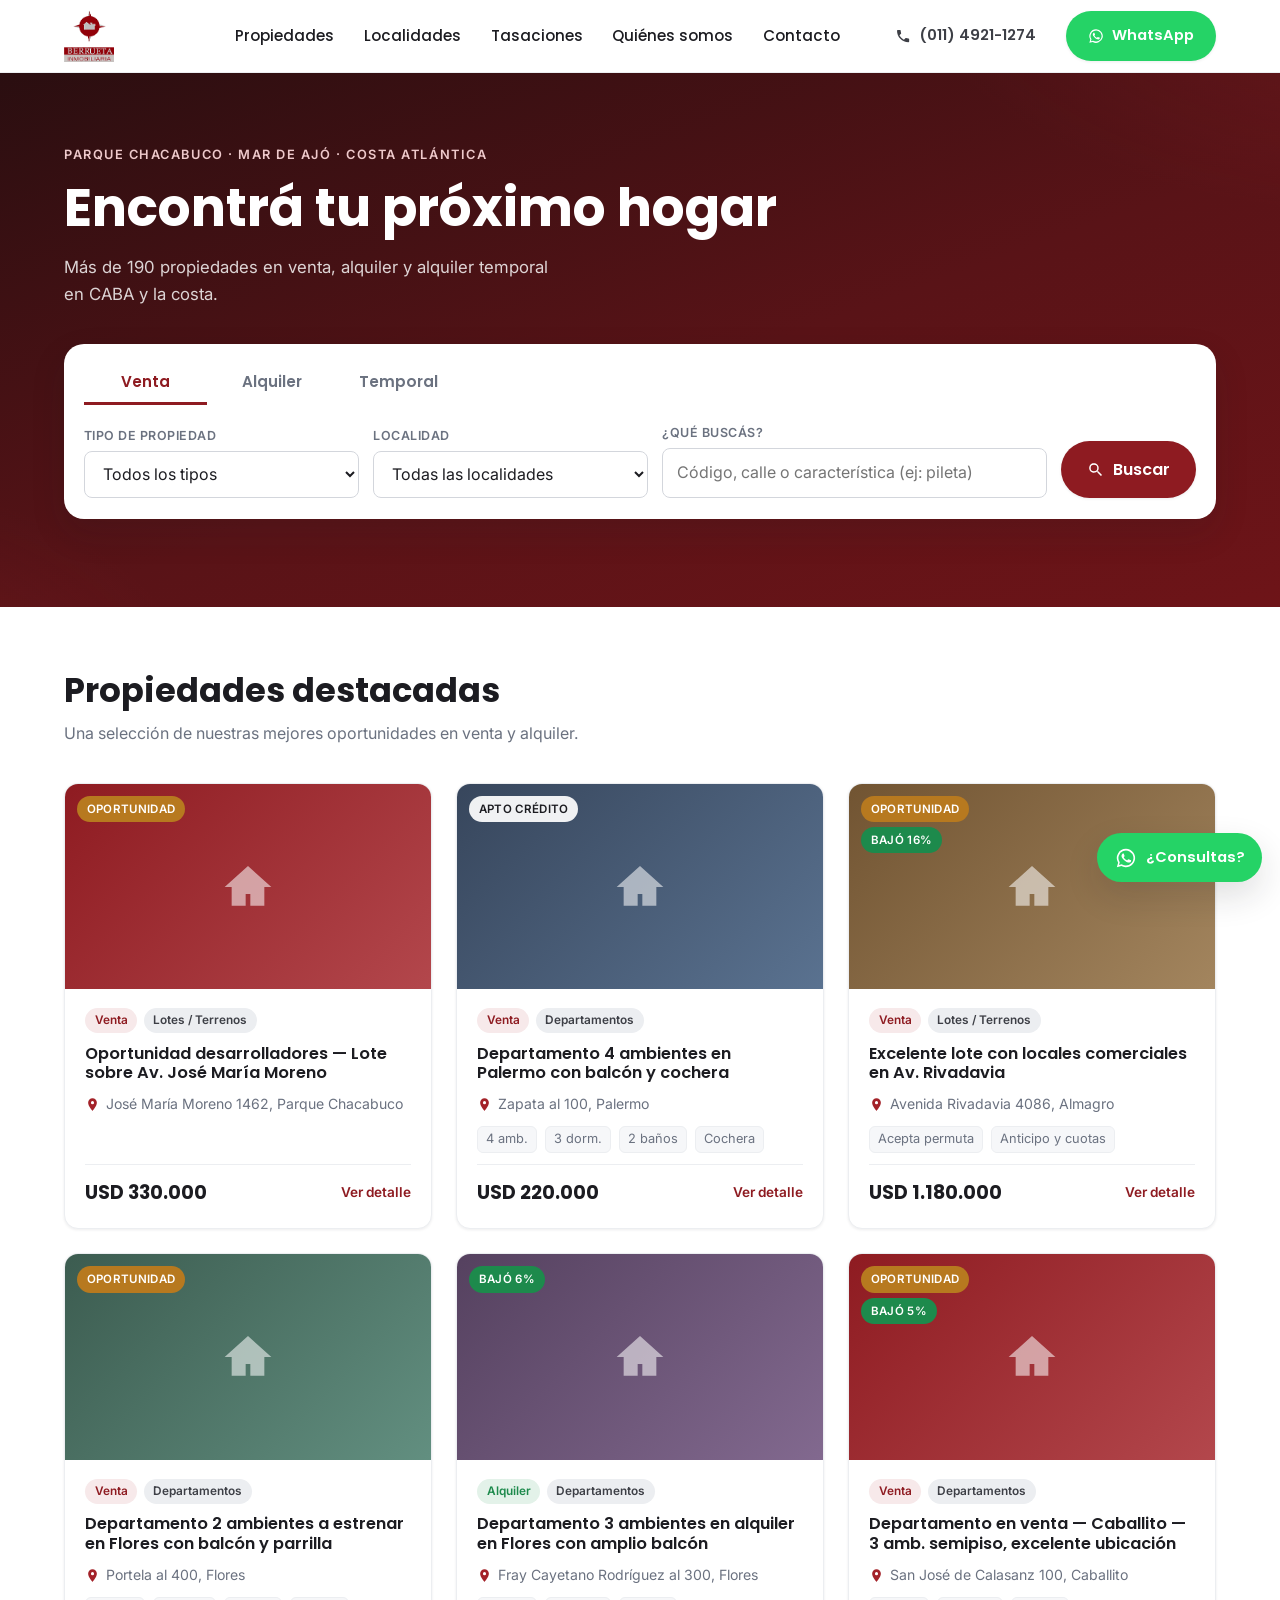
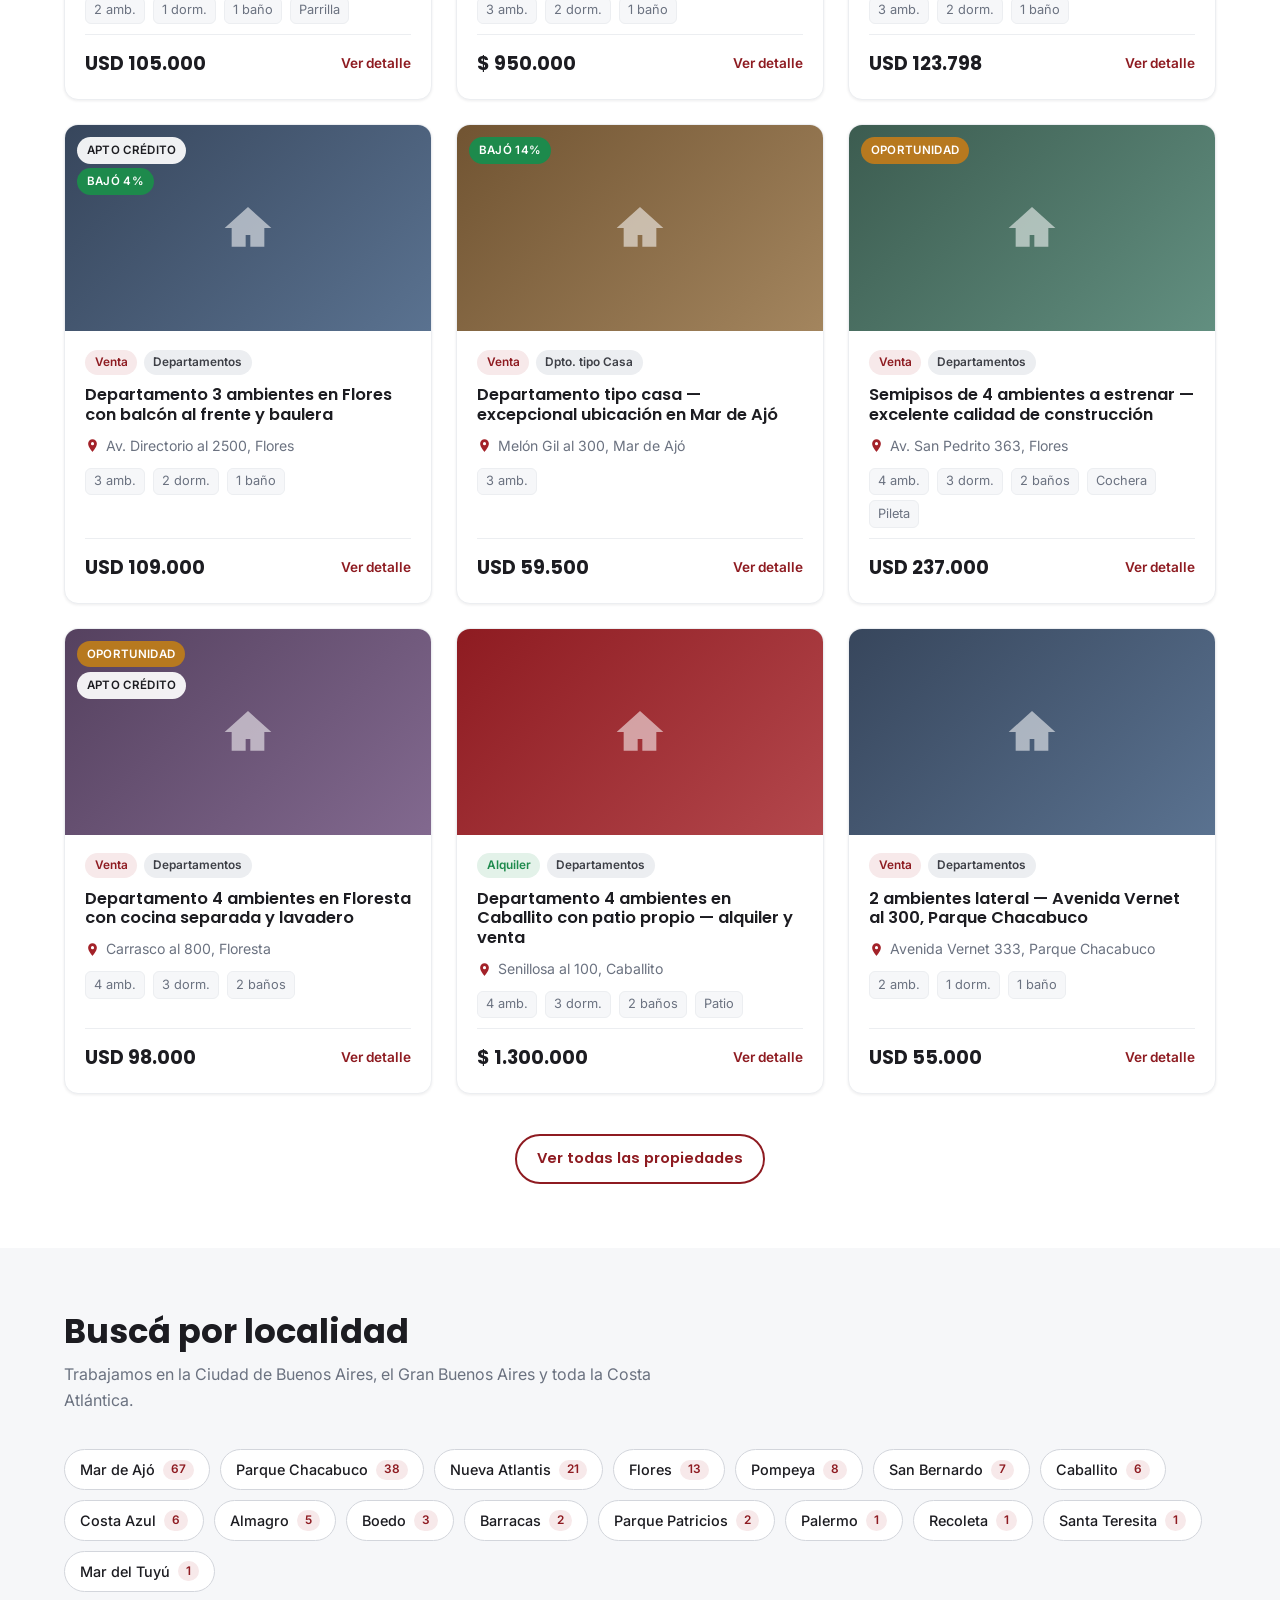
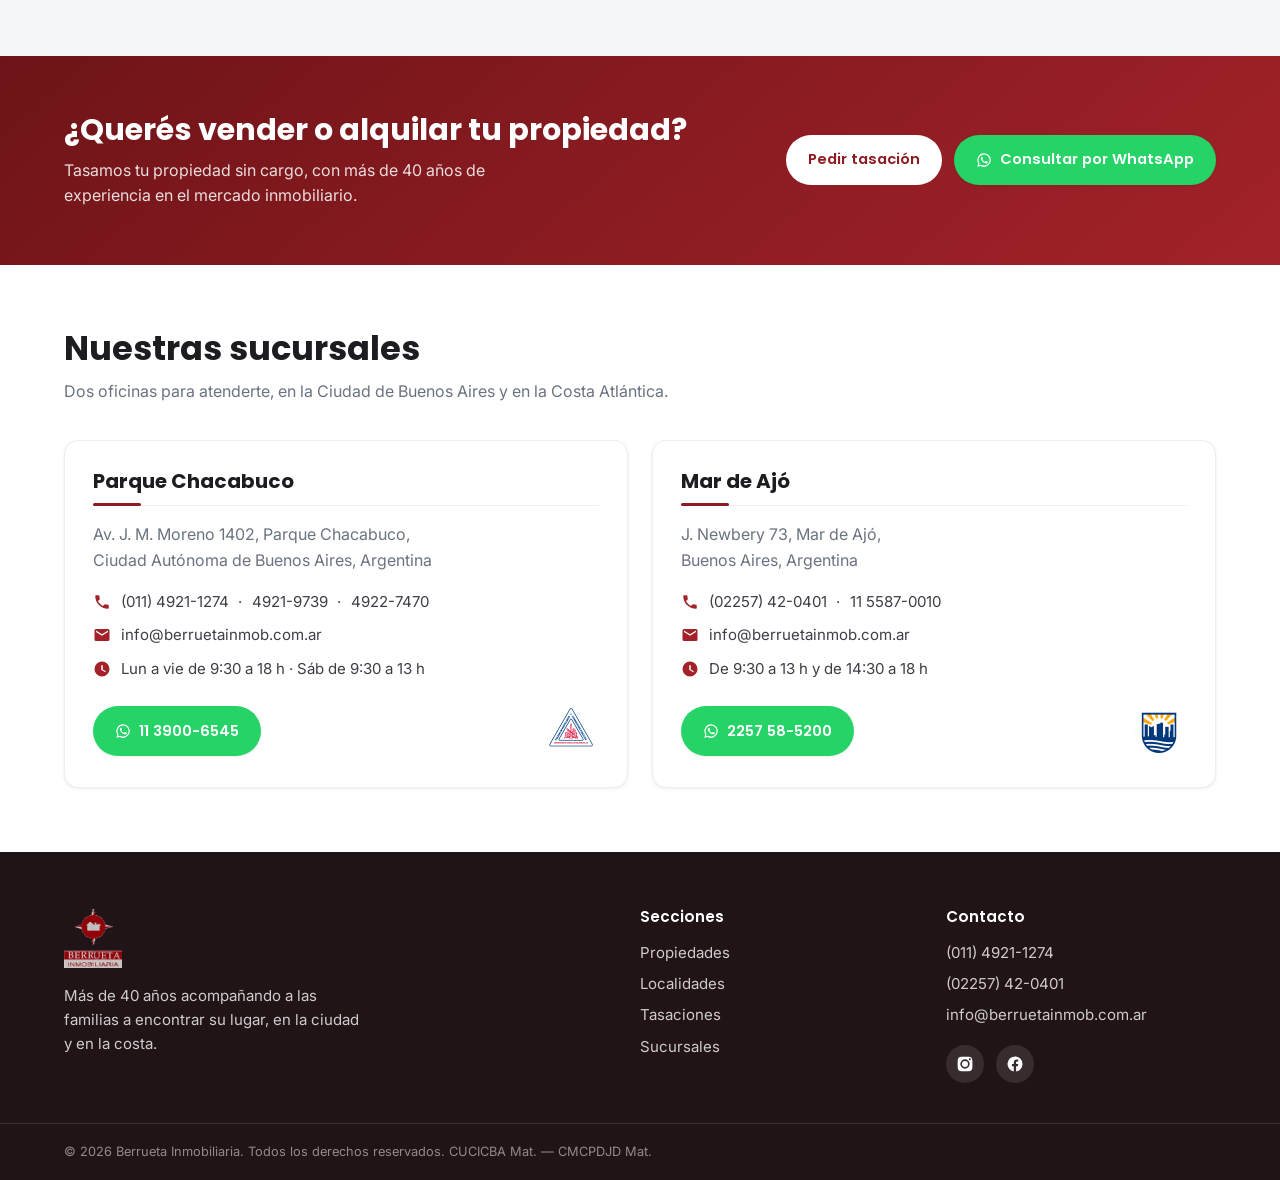
==== index.html @ d2e26bf4 "Rediseño completo del sitio: UI/UX moderna, responsiva y semántica - Nueva página principal con HTML" ====
<!DOCTYPE html>
<html lang="es">
<head>
  <meta charset="UTF-8">
  <meta name="viewport" content="width=device-width, initial-scale=1.0">
  <title>Berrueta Inmobiliaria — Propiedades en Parque Chacabuco y Mar de Ajó | Venta y Alquiler</title>
  <meta name="description" content="Berrueta Inmobiliaria: casas, departamentos, chalets, lotes y locales en venta y alquiler en Parque Chacabuco, CABA y la Costa Atlántica. Tasaciones sin cargo.">

  <link rel="icon" type="image/png" sizes="32x32" href="[data-uri]">
  <link rel="apple-touch-icon" href="[data-uri]">

  <link rel="preconnect" href="https://fonts.googleapis.com">
  <link rel="preconnect" href="https://fonts.gstatic.com" crossorigin>
  <link href="https://fonts.googleapis.com/css2?family=Inter:wght@400;500;600&family=Poppins:wght@500;600;700&display=swap" rel="stylesheet">

  <link rel="stylesheet" href="css/styles.css">
</head>
<body>

  <a class="skip-link" href="#contenido">Saltar al contenido</a>

  <header class="header" id="inicio">
    <div class="header__inner container">
      <a class="header__brand" href="#inicio" aria-label="Berrueta Inmobiliaria — inicio">
        <img class="header__logo" src="[data-uri]" alt="Berrueta Inmobiliaria" width="66" height="68">
      </a>

      <nav class="nav" id="menu-principal" aria-label="Navegación principal">
        <ul class="nav__list">
          <li><a class="nav__link" href="#propiedades">Propiedades</a></li>
          <li><a class="nav__link" href="#localidades">Localidades</a></li>
          <li><a class="nav__link" href="#tasaciones">Tasaciones</a></li>
          <li><a class="nav__link" href="#sucursales">Quiénes somos</a></li>
          <li><a class="nav__link" href="#contacto">Contacto</a></li>
        </ul>
        <div class="nav__actions">
          <a class="button button--ghost" href="tel:01149211274">
            <svg viewBox="0 0 24 24" aria-hidden="true"><path d="M6.6 10.8c1.4 2.8 3.8 5.1 6.6 6.6l2.2-2.2c.3-.3.7-.4 1-.2 1.1.4 2.3.6 3.6.6.6 0 1 .4 1 1V20c0 .6-.4 1-1 1C10.6 21 3 13.4 3 4c0-.6.4-1 1-1h3.5c.6 0 1 .4 1 1 0 1.2.2 2.4.6 3.6.1.3 0 .7-.2 1l-2.3 2.2z"/></svg>
            (011) 4921-1274
          </a>
          <a class="button button--whatsapp" href="https://wa.me/5491139006545" target="_blank" rel="noopener">
            <svg viewBox="0 0 24 24" aria-hidden="true"><path d="M12 2a10 10 0 0 0-8.6 15.1L2 22l5-1.3A10 10 0 1 0 12 2zm0 18.2c-1.5 0-3-.4-4.3-1.2l-.3-.2-3 .8.8-2.9-.2-.3A8.2 8.2 0 1 1 12 20.2zm4.5-6.1c-.2-.1-1.5-.7-1.7-.8-.2-.1-.4-.1-.5.1-.2.2-.6.8-.8 1-.1.2-.3.2-.5.1a6.7 6.7 0 0 1-3.3-2.9c-.3-.4 0-.5.1-.7l.4-.5c.1-.2.2-.3.2-.5s0-.4 0-.5c-.1-.1-.5-1.3-.7-1.8-.2-.5-.4-.4-.5-.4h-.5c-.2 0-.5.1-.7.3-.2.3-.9.9-.9 2.2s.9 2.5 1.1 2.7c.1.2 1.8 2.8 4.4 3.9.6.3 1.1.4 1.5.5.6.2 1.2.2 1.6.1.5-.1 1.5-.6 1.7-1.2.2-.6.2-1.1.2-1.2-.1-.1-.2-.2-.4-.3z"/></svg>
            WhatsApp
          </a>
        </div>
      </nav>

      <button class="header__toggle" type="button" aria-controls="menu-principal" aria-expanded="false" aria-label="Abrir menú">
        <span></span><span></span><span></span>
      </button>
    </div>
  </header>

  <main id="contenido">

    <!-- ===== Hero + buscador ===== -->
    <section class="hero" aria-labelledby="hero-titulo">
      <div class="container hero__inner">
        <p class="hero__eyebrow">Parque Chacabuco · Mar de Ajó · Costa Atlántica</p>
        <h1 class="hero__title" id="hero-titulo">Encontrá tu próximo hogar</h1>
        <p class="hero__subtitle">Más de 190 propiedades en venta, alquiler y alquiler temporal en CABA y la costa.</p>

        <form class="search" action="https://www.berruetainmob.com.ar/propiedades" method="get" role="search" aria-label="Buscador de propiedades">
          <div class="search__tabs" role="tablist" aria-label="Tipo de operación">
            <button class="search__tab is-active" type="button" data-value="venta" aria-pressed="true">Venta</button>
            <button class="search__tab" type="button" data-value="alquiler" aria-pressed="false">Alquiler</button>
            <button class="search__tab" type="button" data-value="temporal" aria-pressed="false">Temporal</button>
            <input type="hidden" name="operacion" value="venta">
          </div>

          <div class="search__fields">
            <label class="search__field">
              <span class="search__label">Tipo de propiedad</span>
              <select name="tipo">
                <option value="">Todos los tipos</option>
                <option>Casas</option>
                <option>Chalets</option>
                <option>Departamentos</option>
                <option>Departamentos tipo Casa</option>
                <option>Dúplex / Tríplex</option>
                <option>PH</option>
                <option>Lotes / Terrenos</option>
                <option>Locales</option>
                <option>Oficinas</option>
                <option>Cocheras</option>
                <option>Cabañas</option>
                <option>Casaquintas</option>
                <option>Inmuebles Comerciales</option>
                <option>Depósitos / Galpones</option>
                <option>Para inversionistas</option>
              </select>
            </label>

            <label class="search__field">
              <span class="search__label">Localidad</span>
              <select name="localidad">
                <option value="">Todas las localidades</option>
                <optgroup label="CABA y GBA">
                  <option>Parque Chacabuco</option>
                  <option>Caballito</option>
                  <option>Flores</option>
                  <option>Floresta</option>
                  <option>Almagro</option>
                  <option>Boedo</option>
                  <option>Palermo</option>
                  <option>Recoleta</option>
                  <option>Barracas</option>
                  <option>Parque Patricios</option>
                  <option>Pompeya</option>
                </optgroup>
                <optgroup label="Costa Atlántica">
                  <option>Mar de Ajó</option>
                  <option>Nueva Atlantis</option>
                  <option>San Bernardo</option>
                  <option>Costa Azul</option>
                  <option>Mar del Tuyú</option>
                  <option>Santa Teresita</option>
                  <option>La Lucila del Mar</option>
                </optgroup>
              </select>
            </label>

            <label class="search__field search__field--grow">
              <span class="search__label">¿Qué buscás?</span>
              <input type="search" name="q" placeholder="Código, calle o característica (ej: pileta)">
            </label>

            <button class="button button--primary search__submit" type="submit">
              <svg viewBox="0 0 24 24" aria-hidden="true"><path d="M15.5 14h-.8l-.3-.3a6.5 6.5 0 1 0-.7.7l.3.3v.8l5 5 1.5-1.5-5-5zm-6 0a4.5 4.5 0 1 1 0-9 4.5 4.5 0 0 1 0 9z"/></svg>
              Buscar
            </button>
          </div>
        </form>
      </div>
    </section>

    <!-- ===== Propiedades destacadas ===== -->
    <section class="section" id="propiedades" aria-labelledby="propiedades-titulo">
      <div class="container">
        <header class="section__head">
          <h2 class="section__title" id="propiedades-titulo">Propiedades destacadas</h2>
          <p class="section__lead">Una selección de nuestras mejores oportunidades en venta y alquiler.</p>
        </header>

        <div class="cards">

          <article class="card">
            <div class="card__media card__media--1">
              <span class="badge badge--accent">Oportunidad</span>
              <svg class="card__placeholder" viewBox="0 0 24 24" aria-hidden="true"><path d="M12 3 2 12h3v8h6v-5h2v5h6v-8h3L12 3z"/></svg>
            </div>
            <div class="card__body">
              <p class="card__meta"><span class="chip chip--venta">Venta</span><span class="chip">Lotes / Terrenos</span></p>
              <h3 class="card__title"><a href="https://www.berruetainmob.com.ar/propiedades">Oportunidad desarrolladores — Lote sobre Av. José María Moreno</a></h3>
              <p class="card__location">
                <svg viewBox="0 0 24 24" aria-hidden="true"><path d="M12 2a7 7 0 0 0-7 7c0 5.2 7 13 7 13s7-7.8 7-13a7 7 0 0 0-7-7zm0 9.5A2.5 2.5 0 1 1 12 6.5a2.5 2.5 0 0 1 0 5z"/></svg>
                José María Moreno 1462, Parque Chacabuco
              </p>
              <footer class="card__footer">
                <p class="card__price">USD 330.000</p>
                <span class="card__cta">Ver detalle</span>
              </footer>
            </div>
          </article>

          <article class="card">
            <div class="card__media card__media--2">
              <span class="badge">Apto crédito</span>
              <svg class="card__placeholder" viewBox="0 0 24 24" aria-hidden="true"><path d="M12 3 2 12h3v8h6v-5h2v5h6v-8h3L12 3z"/></svg>
            </div>
            <div class="card__body">
              <p class="card__meta"><span class="chip chip--venta">Venta</span><span class="chip">Departamentos</span></p>
              <h3 class="card__title"><a href="https://www.berruetainmob.com.ar/propiedades">Departamento 4 ambientes en Palermo con balcón y cochera</a></h3>
              <p class="card__location">
                <svg viewBox="0 0 24 24" aria-hidden="true"><path d="M12 2a7 7 0 0 0-7 7c0 5.2 7 13 7 13s7-7.8 7-13a7 7 0 0 0-7-7zm0 9.5A2.5 2.5 0 1 1 12 6.5a2.5 2.5 0 0 1 0 5z"/></svg>
                Zapata al 100, Palermo
              </p>
              <ul class="card__features">
                <li>4 amb.</li><li>3 dorm.</li><li>2 baños</li><li>Cochera</li>
              </ul>
              <footer class="card__footer">
                <p class="card__price">USD 220.000</p>
                <span class="card__cta">Ver detalle</span>
              </footer>
            </div>
          </article>

          <article class="card">
            <div class="card__media card__media--3">
              <span class="badge badge--accent">Oportunidad</span>
              <span class="badge badge--down">Bajó 16%</span>
              <svg class="card__placeholder" viewBox="0 0 24 24" aria-hidden="true"><path d="M12 3 2 12h3v8h6v-5h2v5h6v-8h3L12 3z"/></svg>
            </div>
            <div class="card__body">
              <p class="card__meta"><span class="chip chip--venta">Venta</span><span class="chip">Lotes / Terrenos</span></p>
              <h3 class="card__title"><a href="https://www.berruetainmob.com.ar/propiedades">Excelente lote con locales comerciales en Av. Rivadavia</a></h3>
              <p class="card__location">
                <svg viewBox="0 0 24 24" aria-hidden="true"><path d="M12 2a7 7 0 0 0-7 7c0 5.2 7 13 7 13s7-7.8 7-13a7 7 0 0 0-7-7zm0 9.5A2.5 2.5 0 1 1 12 6.5a2.5 2.5 0 0 1 0 5z"/></svg>
                Avenida Rivadavia 4086, Almagro
              </p>
              <ul class="card__features">
                <li>Acepta permuta</li><li>Anticipo y cuotas</li>
              </ul>
              <footer class="card__footer">
                <p class="card__price">USD 1.180.000</p>
                <span class="card__cta">Ver detalle</span>
              </footer>
            </div>
          </article>

          <article class="card">
            <div class="card__media card__media--4">
              <span class="badge badge--accent">Oportunidad</span>
              <svg class="card__placeholder" viewBox="0 0 24 24" aria-hidden="true"><path d="M12 3 2 12h3v8h6v-5h2v5h6v-8h3L12 3z"/></svg>
            </div>
            <div class="card__body">
              <p class="card__meta"><span class="chip chip--venta">Venta</span><span class="chip">Departamentos</span></p>
              <h3 class="card__title"><a href="https://www.berruetainmob.com.ar/propiedades">Departamento 2 ambientes a estrenar en Flores con balcón y parrilla</a></h3>
              <p class="card__location">
                <svg viewBox="0 0 24 24" aria-hidden="true"><path d="M12 2a7 7 0 0 0-7 7c0 5.2 7 13 7 13s7-7.8 7-13a7 7 0 0 0-7-7zm0 9.5A2.5 2.5 0 1 1 12 6.5a2.5 2.5 0 0 1 0 5z"/></svg>
                Portela al 400, Flores
              </p>
              <ul class="card__features">
                <li>2 amb.</li><li>1 dorm.</li><li>1 baño</li><li>Parrilla</li>
              </ul>
              <footer class="card__footer">
                <p class="card__price">USD 105.000</p>
                <span class="card__cta">Ver detalle</span>
              </footer>
            </div>
          </article>

          <article class="card">
            <div class="card__media card__media--5">
              <span class="badge badge--down">Bajó 6%</span>
              <svg class="card__placeholder" viewBox="0 0 24 24" aria-hidden="true"><path d="M12 3 2 12h3v8h6v-5h2v5h6v-8h3L12 3z"/></svg>
            </div>
            <div class="card__body">
              <p class="card__meta"><span class="chip chip--alquiler">Alquiler</span><span class="chip">Departamentos</span></p>
              <h3 class="card__title"><a href="https://www.berruetainmob.com.ar/propiedades">Departamento 3 ambientes en alquiler en Flores con amplio balcón</a></h3>
              <p class="card__location">
                <svg viewBox="0 0 24 24" aria-hidden="true"><path d="M12 2a7 7 0 0 0-7 7c0 5.2 7 13 7 13s7-7.8 7-13a7 7 0 0 0-7-7zm0 9.5A2.5 2.5 0 1 1 12 6.5a2.5 2.5 0 0 1 0 5z"/></svg>
                Fray Cayetano Rodríguez al 300, Flores
              </p>
              <ul class="card__features">
                <li>3 amb.</li><li>2 dorm.</li><li>1 baño</li>
              </ul>
              <footer class="card__footer">
                <p class="card__price">$ 950.000</p>
                <span class="card__cta">Ver detalle</span>
              </footer>
            </div>
          </article>

          <article class="card">
            <div class="card__media card__media--6">
              <span class="badge badge--accent">Oportunidad</span>
              <span class="badge badge--down">Bajó 5%</span>
              <svg class="card__placeholder" viewBox="0 0 24 24" aria-hidden="true"><path d="M12 3 2 12h3v8h6v-5h2v5h6v-8h3L12 3z"/></svg>
            </div>
            <div class="card__body">
              <p class="card__meta"><span class="chip chip--venta">Venta</span><span class="chip">Departamentos</span></p>
              <h3 class="card__title"><a href="https://www.berruetainmob.com.ar/propiedades">Departamento en venta — Caballito — 3 amb. semipiso, excelente ubicación</a></h3>
              <p class="card__location">
                <svg viewBox="0 0 24 24" aria-hidden="true"><path d="M12 2a7 7 0 0 0-7 7c0 5.2 7 13 7 13s7-7.8 7-13a7 7 0 0 0-7-7zm0 9.5A2.5 2.5 0 1 1 12 6.5a2.5 2.5 0 0 1 0 5z"/></svg>
                San José de Calasanz 100, Caballito
              </p>
              <ul class="card__features">
                <li>3 amb.</li><li>2 dorm.</li><li>1 baño</li>
              </ul>
              <footer class="card__footer">
                <p class="card__price">USD 123.798</p>
                <span class="card__cta">Ver detalle</span>
              </footer>
            </div>
          </article>

          <article class="card">
            <div class="card__media card__media--7">
              <span class="badge">Apto crédito</span>
              <span class="badge badge--down">Bajó 4%</span>
              <svg class="card__placeholder" viewBox="0 0 24 24" aria-hidden="true"><path d="M12 3 2 12h3v8h6v-5h2v5h6v-8h3L12 3z"/></svg>
            </div>
            <div class="card__body">
              <p class="card__meta"><span class="chip chip--venta">Venta</span><span class="chip">Departamentos</span></p>
              <h3 class="card__title"><a href="https://www.berruetainmob.com.ar/propiedades">Departamento 3 ambientes en Flores con balcón al frente y baulera</a></h3>
              <p class="card__location">
                <svg viewBox="0 0 24 24" aria-hidden="true"><path d="M12 2a7 7 0 0 0-7 7c0 5.2 7 13 7 13s7-7.8 7-13a7 7 0 0 0-7-7zm0 9.5A2.5 2.5 0 1 1 12 6.5a2.5 2.5 0 0 1 0 5z"/></svg>
                Av. Directorio al 2500, Flores
              </p>
              <ul class="card__features">
                <li>3 amb.</li><li>2 dorm.</li><li>1 baño</li>
              </ul>
              <footer class="card__footer">
                <p class="card__price">USD 109.000</p>
                <span class="card__cta">Ver detalle</span>
              </footer>
            </div>
          </article>

          <article class="card">
            <div class="card__media card__media--8">
              <span class="badge badge--down">Bajó 14%</span>
              <svg class="card__placeholder" viewBox="0 0 24 24" aria-hidden="true"><path d="M12 3 2 12h3v8h6v-5h2v5h6v-8h3L12 3z"/></svg>
            </div>
            <div class="card__body">
              <p class="card__meta"><span class="chip chip--venta">Venta</span><span class="chip">Dpto. tipo Casa</span></p>
              <h3 class="card__title"><a href="https://www.berruetainmob.com.ar/propiedades">Departamento tipo casa — excepcional ubicación en Mar de Ajó</a></h3>
              <p class="card__location">
                <svg viewBox="0 0 24 24" aria-hidden="true"><path d="M12 2a7 7 0 0 0-7 7c0 5.2 7 13 7 13s7-7.8 7-13a7 7 0 0 0-7-7zm0 9.5A2.5 2.5 0 1 1 12 6.5a2.5 2.5 0 0 1 0 5z"/></svg>
                Melón Gil al 300, Mar de Ajó
              </p>
              <ul class="card__features">
                <li>3 amb.</li>
              </ul>
              <footer class="card__footer">
                <p class="card__price">USD 59.500</p>
                <span class="card__cta">Ver detalle</span>
              </footer>
            </div>
          </article>

          <article class="card">
            <div class="card__media card__media--9">
              <span class="badge badge--accent">Oportunidad</span>
              <svg class="card__placeholder" viewBox="0 0 24 24" aria-hidden="true"><path d="M12 3 2 12h3v8h6v-5h2v5h6v-8h3L12 3z"/></svg>
            </div>
            <div class="card__body">
              <p class="card__meta"><span class="chip chip--venta">Venta</span><span class="chip">Departamentos</span></p>
              <h3 class="card__title"><a href="https://www.berruetainmob.com.ar/propiedades">Semipisos de 4 ambientes a estrenar — excelente calidad de construcción</a></h3>
              <p class="card__location">
                <svg viewBox="0 0 24 24" aria-hidden="true"><path d="M12 2a7 7 0 0 0-7 7c0 5.2 7 13 7 13s7-7.8 7-13a7 7 0 0 0-7-7zm0 9.5A2.5 2.5 0 1 1 12 6.5a2.5 2.5 0 0 1 0 5z"/></svg>
                Av. San Pedrito 363, Flores
              </p>
              <ul class="card__features">
                <li>4 amb.</li><li>3 dorm.</li><li>2 baños</li><li>Cochera</li><li>Pileta</li>
              </ul>
              <footer class="card__footer">
                <p class="card__price">USD 237.000</p>
                <span class="card__cta">Ver detalle</span>
              </footer>
            </div>
          </article>

          <article class="card">
            <div class="card__media card__media--10">
              <span class="badge badge--accent">Oportunidad</span>
              <span class="badge">Apto crédito</span>
              <svg class="card__placeholder" viewBox="0 0 24 24" aria-hidden="true"><path d="M12 3 2 12h3v8h6v-5h2v5h6v-8h3L12 3z"/></svg>
            </div>
            <div class="card__body">
              <p class="card__meta"><span class="chip chip--venta">Venta</span><span class="chip">Departamentos</span></p>
              <h3 class="card__title"><a href="https://www.berruetainmob.com.ar/propiedades">Departamento 4 ambientes en Floresta con cocina separada y lavadero</a></h3>
              <p class="card__location">
                <svg viewBox="0 0 24 24" aria-hidden="true"><path d="M12 2a7 7 0 0 0-7 7c0 5.2 7 13 7 13s7-7.8 7-13a7 7 0 0 0-7-7zm0 9.5A2.5 2.5 0 1 1 12 6.5a2.5 2.5 0 0 1 0 5z"/></svg>
                Carrasco al 800, Floresta
              </p>
              <ul class="card__features">
                <li>4 amb.</li><li>3 dorm.</li><li>2 baños</li>
              </ul>
              <footer class="card__footer">
                <p class="card__price">USD 98.000</p>
                <span class="card__cta">Ver detalle</span>
              </footer>
            </div>
          </article>

          <article class="card">
            <div class="card__media card__media--11">
              <svg class="card__placeholder" viewBox="0 0 24 24" aria-hidden="true"><path d="M12 3 2 12h3v8h6v-5h2v5h6v-8h3L12 3z"/></svg>
            </div>
            <div class="card__body">
              <p class="card__meta"><span class="chip chip--alquiler">Alquiler</span><span class="chip">Departamentos</span></p>
              <h3 class="card__title"><a href="https://www.berruetainmob.com.ar/propiedades">Departamento 4 ambientes en Caballito con patio propio — alquiler y venta</a></h3>
              <p class="card__location">
                <svg viewBox="0 0 24 24" aria-hidden="true"><path d="M12 2a7 7 0 0 0-7 7c0 5.2 7 13 7 13s7-7.8 7-13a7 7 0 0 0-7-7zm0 9.5A2.5 2.5 0 1 1 12 6.5a2.5 2.5 0 0 1 0 5z"/></svg>
                Senillosa al 100, Caballito
              </p>
              <ul class="card__features">
                <li>4 amb.</li><li>3 dorm.</li><li>2 baños</li><li>Patio</li>
              </ul>
              <footer class="card__footer">
                <p class="card__price">$ 1.300.000</p>
                <span class="card__cta">Ver detalle</span>
              </footer>
            </div>
          </article>

          <article class="card">
            <div class="card__media card__media--12">
              <svg class="card__placeholder" viewBox="0 0 24 24" aria-hidden="true"><path d="M12 3 2 12h3v8h6v-5h2v5h6v-8h3L12 3z"/></svg>
            </div>
            <div class="card__body">
              <p class="card__meta"><span class="chip chip--venta">Venta</span><span class="chip">Departamentos</span></p>
              <h3 class="card__title"><a href="https://www.berruetainmob.com.ar/propiedades">2 ambientes lateral — Avenida Vernet al 300, Parque Chacabuco</a></h3>
              <p class="card__location">
                <svg viewBox="0 0 24 24" aria-hidden="true"><path d="M12 2a7 7 0 0 0-7 7c0 5.2 7 13 7 13s7-7.8 7-13a7 7 0 0 0-7-7zm0 9.5A2.5 2.5 0 1 1 12 6.5a2.5 2.5 0 0 1 0 5z"/></svg>
                Avenida Vernet 333, Parque Chacabuco
              </p>
              <ul class="card__features">
                <li>2 amb.</li><li>1 dorm.</li><li>1 baño</li>
              </ul>
              <footer class="card__footer">
                <p class="card__price">USD 55.000</p>
                <span class="card__cta">Ver detalle</span>
              </footer>
            </div>
          </article>

        </div>

        <p class="section__more">
          <a class="button button--outline" href="https://www.berruetainmob.com.ar/propiedades">Ver todas las propiedades</a>
        </p>
      </div>
    </section>

    <!-- ===== Localidades ===== -->
    <section class="section section--muted" id="localidades" aria-labelledby="localidades-titulo">
      <div class="container">
        <header class="section__head">
          <h2 class="section__title" id="localidades-titulo">Buscá por localidad</h2>
          <p class="section__lead">Trabajamos en la Ciudad de Buenos Aires, el Gran Buenos Aires y toda la Costa Atlántica.</p>
        </header>
        <ul class="tags">
          <li><a class="tag" href="https://www.berruetainmob.com.ar/propiedades">Mar de Ajó <span>67</span></a></li>
          <li><a class="tag" href="https://www.berruetainmob.com.ar/propiedades">Parque Chacabuco <span>38</span></a></li>
          <li><a class="tag" href="https://www.berruetainmob.com.ar/propiedades">Nueva Atlantis <span>21</span></a></li>
          <li><a class="tag" href="https://www.berruetainmob.com.ar/propiedades">Flores <span>13</span></a></li>
          <li><a class="tag" href="https://www.berruetainmob.com.ar/propiedades">Pompeya <span>8</span></a></li>
          <li><a class="tag" href="https://www.berruetainmob.com.ar/propiedades">San Bernardo <span>7</span></a></li>
          <li><a class="tag" href="https://www.berruetainmob.com.ar/propiedades">Caballito <span>6</span></a></li>
          <li><a class="tag" href="https://www.berruetainmob.com.ar/propiedades">Costa Azul <span>6</span></a></li>
          <li><a class="tag" href="https://www.berruetainmob.com.ar/propiedades">Almagro <span>5</span></a></li>
          <li><a class="tag" href="https://www.berruetainmob.com.ar/propiedades">Boedo <span>3</span></a></li>
          <li><a class="tag" href="https://www.berruetainmob.com.ar/propiedades">Barracas <span>2</span></a></li>
          <li><a class="tag" href="https://www.berruetainmob.com.ar/propiedades">Parque Patricios <span>2</span></a></li>
          <li><a class="tag" href="https://www.berruetainmob.com.ar/propiedades">Palermo <span>1</span></a></li>
          <li><a class="tag" href="https://www.berruetainmob.com.ar/propiedades">Recoleta <span>1</span></a></li>
          <li><a class="tag" href="https://www.berruetainmob.com.ar/propiedades">Santa Teresita <span>1</span></a></li>
          <li><a class="tag" href="https://www.berruetainmob.com.ar/propiedades">Mar del Tuyú <span>1</span></a></li>
        </ul>
      </div>
    </section>

    <!-- ===== Tasaciones CTA ===== -->
    <section class="cta" id="tasaciones" aria-labelledby="tasaciones-titulo">
      <div class="container cta__inner">
        <div>
          <h2 class="cta__title" id="tasaciones-titulo">¿Querés vender o alquilar tu propiedad?</h2>
          <p class="cta__text">Tasamos tu propiedad sin cargo, con más de 40 años de experiencia en el mercado inmobiliario.</p>
        </div>
        <div class="cta__actions">
          <a class="button button--light" href="mailto:info@berruetainmob.com.ar?subject=Solicitud%20de%20tasaci%C3%B3n">Pedir tasación</a>
          <a class="button button--whatsapp" href="https://wa.me/5491139006545?text=Hola%2C%20quiero%20tasar%20mi%20propiedad" target="_blank" rel="noopener">
            <svg viewBox="0 0 24 24" aria-hidden="true"><path d="M12 2a10 10 0 0 0-8.6 15.1L2 22l5-1.3A10 10 0 1 0 12 2zm0 18.2c-1.5 0-3-.4-4.3-1.2l-.3-.2-3 .8.8-2.9-.2-.3A8.2 8.2 0 1 1 12 20.2zm4.5-6.1c-.2-.1-1.5-.7-1.7-.8-.2-.1-.4-.1-.5.1-.2.2-.6.8-.8 1-.1.2-.3.2-.5.1a6.7 6.7 0 0 1-3.3-2.9c-.3-.4 0-.5.1-.7l.4-.5c.1-.2.2-.3.2-.5s0-.4 0-.5c-.1-.1-.5-1.3-.7-1.8-.2-.5-.4-.4-.5-.4h-.5c-.2 0-.5.1-.7.3-.2.3-.9.9-.9 2.2s.9 2.5 1.1 2.7c.1.2 1.8 2.8 4.4 3.9.6.3 1.1.4 1.5.5.6.2 1.2.2 1.6.1.5-.1 1.5-.6 1.7-1.2.2-.6.2-1.1.2-1.2-.1-.1-.2-.2-.4-.3z"/></svg>
            Consultar por WhatsApp
          </a>
        </div>
      </div>
    </section>

    <!-- ===== Sucursales / contacto ===== -->
    <section class="section" id="sucursales" aria-labelledby="sucursales-titulo">
      <div class="container">
        <header class="section__head">
          <h2 class="section__title" id="sucursales-titulo">Nuestras sucursales</h2>
          <p class="section__lead">Dos oficinas para atenderte, en la Ciudad de Buenos Aires y en la Costa Atlántica.</p>
        </header>

        <div class="branches" id="contacto">

          <article class="branch">
            <h3 class="branch__name">Parque Chacabuco</h3>
            <address class="branch__address">
              Av. J. M. Moreno 1402, Parque Chacabuco,<br>Ciudad Autónoma de Buenos Aires, Argentina
            </address>
            <ul class="branch__list">
              <li>
                <svg viewBox="0 0 24 24" aria-hidden="true"><path d="M6.6 10.8c1.4 2.8 3.8 5.1 6.6 6.6l2.2-2.2c.3-.3.7-.4 1-.2 1.1.4 2.3.6 3.6.6.6 0 1 .4 1 1V20c0 .6-.4 1-1 1C10.6 21 3 13.4 3 4c0-.6.4-1 1-1h3.5c.6 0 1 .4 1 1 0 1.2.2 2.4.6 3.6.1.3 0 .7-.2 1l-2.3 2.2z"/></svg>
                <a href="tel:01149211274">(011) 4921-1274</a> · <a href="tel:01149219739">4921-9739</a> · <a href="tel:01149227470">4922-7470</a>
              </li>
              <li>
                <svg viewBox="0 0 24 24" aria-hidden="true"><path d="M20 4H4a2 2 0 0 0-2 2v12a2 2 0 0 0 2 2h16a2 2 0 0 0 2-2V6a2 2 0 0 0-2-2zm0 4-8 5-8-5V6l8 5 8-5v2z"/></svg>
                <a href="mailto:info@berruetainmob.com.ar">info@berruetainmob.com.ar</a>
              </li>
              <li>
                <svg viewBox="0 0 24 24" aria-hidden="true"><path d="M12 2a10 10 0 1 0 0 20 10 10 0 0 0 0-20zm1 10.6 4 2.3-.8 1.3L11 13V7h2v5.6z"/></svg>
                Lun a vie de 9:30 a 18 h · Sáb de 9:30 a 13 h
              </li>
            </ul>
            <div class="branch__actions">
              <a class="button button--whatsapp" href="https://wa.me/5491139006545" target="_blank" rel="noopener">
                <svg viewBox="0 0 24 24" aria-hidden="true"><path d="M12 2a10 10 0 0 0-8.6 15.1L2 22l5-1.3A10 10 0 1 0 12 2zm0 18.2c-1.5 0-3-.4-4.3-1.2l-.3-.2-3 .8.8-2.9-.2-.3A8.2 8.2 0 1 1 12 20.2zm4.5-6.1c-.2-.1-1.5-.7-1.7-.8-.2-.1-.4-.1-.5.1-.2.2-.6.8-.8 1-.1.2-.3.2-.5.1a6.7 6.7 0 0 1-3.3-2.9c-.3-.4 0-.5.1-.7l.4-.5c.1-.2.2-.3.2-.5s0-.4 0-.5c-.1-.1-.5-1.3-.7-1.8-.2-.5-.4-.4-.5-.4h-.5c-.2 0-.5.1-.7.3-.2.3-.9.9-.9 2.2s.9 2.5 1.1 2.7c.1.2 1.8 2.8 4.4 3.9.6.3 1.1.4 1.5.5.6.2 1.2.2 1.6.1.5-.1 1.5-.6 1.7-1.2.2-.6.2-1.1.2-1.2-.1-.1-.2-.2-.4-.3z"/></svg>
                11 3900-6545
              </a>
              <img class="branch__badge" src="[data-uri]" alt="Colegio Único de Corredores Inmobiliarios de CABA" loading="lazy">
            </div>
          </article>

          <article class="branch">
            <h3 class="branch__name">Mar de Ajó</h3>
            <address class="branch__address">
              J. Newbery 73, Mar de Ajó,<br>Buenos Aires, Argentina
            </address>
            <ul class="branch__list">
              <li>
                <svg viewBox="0 0 24 24" aria-hidden="true"><path d="M6.6 10.8c1.4 2.8 3.8 5.1 6.6 6.6l2.2-2.2c.3-.3.7-.4 1-.2 1.1.4 2.3.6 3.6.6.6 0 1 .4 1 1V20c0 .6-.4 1-1 1C10.6 21 3 13.4 3 4c0-.6.4-1 1-1h3.5c.6 0 1 .4 1 1 0 1.2.2 2.4.6 3.6.1.3 0 .7-.2 1l-2.3 2.2z"/></svg>
                <a href="tel:2257420401">(02257) 42-0401</a> · <a href="tel:1155870010">11 5587-0010</a>
              </li>
              <li>
                <svg viewBox="0 0 24 24" aria-hidden="true"><path d="M20 4H4a2 2 0 0 0-2 2v12a2 2 0 0 0 2 2h16a2 2 0 0 0 2-2V6a2 2 0 0 0-2-2zm0 4-8 5-8-5V6l8 5 8-5v2z"/></svg>
                <a href="mailto:info@berruetainmob.com.ar">info@berruetainmob.com.ar</a>
              </li>
              <li>
                <svg viewBox="0 0 24 24" aria-hidden="true"><path d="M12 2a10 10 0 1 0 0 20 10 10 0 0 0 0-20zm1 10.6 4 2.3-.8 1.3L11 13V7h2v5.6z"/></svg>
                De 9:30 a 13 h y de 14:30 a 18 h
              </li>
            </ul>
            <div class="branch__actions">
              <a class="button button--whatsapp" href="https://wa.me/5492257585200" target="_blank" rel="noopener">
                <svg viewBox="0 0 24 24" aria-hidden="true"><path d="M12 2a10 10 0 0 0-8.6 15.1L2 22l5-1.3A10 10 0 1 0 12 2zm0 18.2c-1.5 0-3-.4-4.3-1.2l-.3-.2-3 .8.8-2.9-.2-.3A8.2 8.2 0 1 1 12 20.2zm4.5-6.1c-.2-.1-1.5-.7-1.7-.8-.2-.1-.4-.1-.5.1-.2.2-.6.8-.8 1-.1.2-.3.2-.5.1a6.7 6.7 0 0 1-3.3-2.9c-.3-.4 0-.5.1-.7l.4-.5c.1-.2.2-.3.2-.5s0-.4 0-.5c-.1-.1-.5-1.3-.7-1.8-.2-.5-.4-.4-.5-.4h-.5c-.2 0-.5.1-.7.3-.2.3-.9.9-.9 2.2s.9 2.5 1.1 2.7c.1.2 1.8 2.8 4.4 3.9.6.3 1.1.4 1.5.5.6.2 1.2.2 1.6.1.5-.1 1.5-.6 1.7-1.2.2-.6.2-1.1.2-1.2-.1-.1-.2-.2-.4-.3z"/></svg>
                2257 58-5200
              </a>
              <img class="branch__badge" src="[data-uri]" alt="Colegio de Martilleros y Corredores Públicos Departamento Judicial Dolores" loading="lazy">
            </div>
          </article>

        </div>
      </div>
    </section>

  </main>

  <footer class="footer">
    <div class="container footer__inner">
      <div class="footer__brand">
        <img src="[data-uri]" alt="Berrueta Inmobiliaria" width="58" height="60">
        <p>Más de 40 años acompañando a las familias a encontrar su lugar, en la ciudad y en la costa.</p>
      </div>
      <nav class="footer__nav" aria-label="Navegación del pie de página">
        <h3>Secciones</h3>
        <ul>
          <li><a href="#propiedades">Propiedades</a></li>
          <li><a href="#localidades">Localidades</a></li>
          <li><a href="#tasaciones">Tasaciones</a></li>
          <li><a href="#sucursales">Sucursales</a></li>
        </ul>
      </nav>
      <div class="footer__contact">
        <h3>Contacto</h3>
        <ul>
          <li><a href="tel:01149211274">(011) 4921-1274</a></li>
          <li><a href="tel:2257420401">(02257) 42-0401</a></li>
          <li><a href="mailto:info@berruetainmob.com.ar">info@berruetainmob.com.ar</a></li>
        </ul>
        <div class="footer__social">
          <a href="https://www.instagram.com/berrueta.inmobiliaria" target="_blank" rel="noopener" aria-label="Instagram">
            <svg viewBox="0 0 24 24" aria-hidden="true"><path d="M12 2.2c3.2 0 3.6 0 4.9.1 3.3.1 4.8 1.7 4.9 4.9.1 1.3.1 1.6.1 4.8s0 3.6-.1 4.8c-.1 3.2-1.7 4.8-4.9 4.9-1.3.1-1.6.1-4.9.1s-3.6 0-4.8-.1c-3.3-.1-4.8-1.7-4.9-4.9-.1-1.3-.1-1.6-.1-4.8s0-3.6.1-4.8C2.4 4 4 2.4 7.2 2.3c1.2-.1 1.6-.1 4.8-.1zm0 3.6a6.2 6.2 0 1 0 0 12.4 6.2 6.2 0 0 0 0-12.4zm0 10.2a4 4 0 1 1 0-8 4 4 0 0 1 0 8zm6.4-11.8a1.4 1.4 0 1 0 0 2.9 1.4 1.4 0 0 0 0-2.9z"/></svg>
          </a>
          <a href="https://www.facebook.com/people/Berrueta-Inmobiliaria/100089555132149/" target="_blank" rel="noopener" aria-label="Facebook">
            <svg viewBox="0 0 24 24" aria-hidden="true"><path d="M22 12a10 10 0 1 0-11.6 9.9v-7H7.9V12h2.5V9.8c0-2.5 1.5-3.9 3.8-3.9 1.1 0 2.2.2 2.2.2v2.5h-1.3c-1.2 0-1.6.8-1.6 1.6V12h2.8l-.4 2.9h-2.4v7A10 10 0 0 0 22 12z"/></svg>
          </a>
        </div>
      </div>
    </div>
    <div class="footer__legal">
      <div class="container">
        <p>© 2026 Berrueta Inmobiliaria. Todos los derechos reservados. CUCICBA Mat. — CMCPDJD Mat.</p>
      </div>
    </div>
  </footer>

  <a class="whatsapp-float" href="https://wa.me/5491139006545" target="_blank" rel="noopener" aria-label="Chateá con nosotros por WhatsApp">
    <svg viewBox="0 0 24 24" aria-hidden="true"><path d="M12 2a10 10 0 0 0-8.6 15.1L2 22l5-1.3A10 10 0 1 0 12 2zm0 18.2c-1.5 0-3-.4-4.3-1.2l-.3-.2-3 .8.8-2.9-.2-.3A8.2 8.2 0 1 1 12 20.2zm4.5-6.1c-.2-.1-1.5-.7-1.7-.8-.2-.1-.4-.1-.5.1-.2.2-.6.8-.8 1-.1.2-.3.2-.5.1a6.7 6.7 0 0 1-3.3-2.9c-.3-.4 0-.5.1-.7l.4-.5c.1-.2.2-.3.2-.5s0-.4 0-.5c-.1-.1-.5-1.3-.7-1.8-.2-.5-.4-.4-.5-.4h-.5c-.2 0-.5.1-.7.3-.2.3-.9.9-.9 2.2s.9 2.5 1.1 2.7c.1.2 1.8 2.8 4.4 3.9.6.3 1.1.4 1.5.5.6.2 1.2.2 1.6.1.5-.1 1.5-.6 1.7-1.2.2-.6.2-1.1.2-1.2-.1-.1-.2-.2-.4-.3z"/></svg>
    <span>¿Consultas?</span>
  </a>

  <script src="js/main.js" defer></script>
</body>
</html>
---- css/styles.css ----
/* ==========================================================================
   Berrueta Inmobiliaria — hoja de estilos
   Mobile-first. Tokens de diseño en :root.
   ========================================================================== */

:root {
  /* Marca */
  --brand-700: #6e1418;
  --brand-600: #8e1b21;
  --brand-500: #a32229;
  --brand-100: #f7e9ea;
  --brand-50: #fbf4f4;

  /* Neutros */
  --ink-900: #1c1c21;
  --ink-700: #3d3f46;
  --ink-500: #6b7280;
  --ink-300: #d3d6dc;
  --ink-100: #eceef1;
  --paper: #ffffff;
  --paper-muted: #f6f7f9;

  /* Feedback */
  --green-600: #1d8a4c;
  --gold-500: #b7791f;

  /* Tipografía */
  --font-body: "Inter", system-ui, -apple-system, "Segoe UI", sans-serif;
  --font-display: "Poppins", var(--font-body);

  /* Forma y profundidad */
  --radius-sm: 8px;
  --radius-md: 14px;
  --radius-lg: 20px;
  --shadow-sm: 0 1px 3px rgba(28, 28, 33, .08);
  --shadow-md: 0 6px 18px rgba(28, 28, 33, .09);
  --shadow-lg: 0 14px 34px rgba(28, 28, 33, .14);

  --header-h: 72px;
}

/* ===== Reset básico ===== */
*, *::before, *::after { box-sizing: border-box; }

html { scroll-behavior: smooth; scroll-padding-top: calc(var(--header-h) + 12px); }

body {
  margin: 0;
  font-family: var(--font-body);
  font-size: 1rem;
  line-height: 1.6;
  color: var(--ink-700);
  background: var(--paper);
  -webkit-font-smoothing: antialiased;
}

img, svg { max-width: 100%; display: block; }

h1, h2, h3 {
  font-family: var(--font-display);
  color: var(--ink-900);
  line-height: 1.2;
  margin: 0;
}

p { margin: 0; }
ul { margin: 0; padding: 0; list-style: none; }
a { color: inherit; text-decoration: none; }
address { font-style: normal; }

.container {
  width: min(100% - 2.5rem, 72rem);
  margin-inline: auto;
}

.skip-link {
  position: absolute;
  left: -999px;
  top: 0;
  background: var(--brand-600);
  color: #fff;
  padding: .6rem 1rem;
  border-radius: 0 0 var(--radius-sm) 0;
  z-index: 100;
}
.skip-link:focus { left: 0; }

/* ===== Botones ===== */
.button {
  display: inline-flex;
  align-items: center;
  justify-content: center;
  gap: .5rem;
  font-family: var(--font-display);
  font-weight: 600;
  font-size: .92rem;
  padding: .7rem 1.25rem;
  border: 2px solid transparent;
  border-radius: 999px;
  cursor: pointer;
  transition: background-color .2s, color .2s, border-color .2s, box-shadow .2s, transform .15s;
  white-space: nowrap;
}
.button svg { width: 1.1em; height: 1.1em; fill: currentColor; flex: none; }
.button:hover { transform: translateY(-1px); }

.button--primary { background: var(--brand-600); color: #fff; box-shadow: var(--shadow-sm); }
.button--primary:hover { background: var(--brand-700); box-shadow: var(--shadow-md); }

.button--whatsapp { background: #25d366; color: #fff; box-shadow: var(--shadow-sm); }
.button--whatsapp:hover { background: #1eb955; box-shadow: var(--shadow-md); }

.button--outline { border-color: var(--brand-600); color: var(--brand-600); background: transparent; }
.button--outline:hover { background: var(--brand-600); color: #fff; }

.button--ghost { color: var(--ink-700); background: transparent; }
.button--ghost:hover { color: var(--brand-600); }

.button--light { background: #fff; color: var(--brand-600); }
.button--light:hover { background: var(--brand-100); }

/* ===== Header sticky ===== */
.header {
  position: sticky;
  top: 0;
  z-index: 50;
  background: rgba(255, 255, 255, .92);
  backdrop-filter: blur(10px);
  border-bottom: 1px solid var(--ink-100);
  transition: box-shadow .25s;
}
.header.is-scrolled { box-shadow: var(--shadow-md); }

.header__inner {
  display: flex;
  align-items: center;
  justify-content: space-between;
  gap: 1rem;
  min-height: var(--header-h);
}

.header__brand { display: inline-flex; align-items: center; padding: .4rem 0; }
.header__logo { height: 52px; width: auto; }

.header__toggle {
  display: inline-flex;
  flex-direction: column;
  justify-content: center;
  gap: 5px;
  width: 44px;
  height: 44px;
  padding: 10px;
  border: 0;
  border-radius: var(--radius-sm);
  background: transparent;
  cursor: pointer;
}
.header__toggle span {
  display: block;
  height: 2px;
  border-radius: 2px;
  background: var(--ink-900);
  transition: transform .25s, opacity .2s;
}
.header__toggle[aria-expanded="true"] span:nth-child(1) { transform: translateY(7px) rotate(45deg); }
.header__toggle[aria-expanded="true"] span:nth-child(2) { opacity: 0; }
.header__toggle[aria-expanded="true"] span:nth-child(3) { transform: translateY(-7px) rotate(-45deg); }

/* Navegación: panel desplegable en móvil */
.nav {
  position: absolute;
  top: 100%;
  left: 0;
  right: 0;
  display: none;
  flex-direction: column;
  gap: 1rem;
  padding: 1.25rem;
  background: var(--paper);
  border-bottom: 1px solid var(--ink-100);
  box-shadow: var(--shadow-md);
}
.nav.is-open { display: flex; }

.nav__list { display: flex; flex-direction: column; gap: .25rem; }
.nav__link {
  display: block;
  padding: .6rem .75rem;
  border-radius: var(--radius-sm);
  font-family: var(--font-display);
  font-weight: 500;
  color: var(--ink-900);
  transition: background-color .2s, color .2s;
}
.nav__link:hover { background: var(--brand-50); color: var(--brand-600); }

.nav__actions { display: flex; flex-wrap: wrap; gap: .5rem; }

/* ===== Hero ===== */
.hero {
  background:
    radial-gradient(52rem 26rem at 110% -20%, rgba(163, 34, 41, .28), transparent 60%),
    radial-gradient(40rem 22rem at -15% 115%, rgba(163, 34, 41, .22), transparent 60%),
    linear-gradient(160deg, #2a0e10, #591317 55%, #6e1418);
  color: #fff;
  padding: 3.5rem 0 4.5rem;
}

.hero__eyebrow {
  font-size: .8rem;
  font-weight: 600;
  letter-spacing: .12em;
  text-transform: uppercase;
  color: #eec9cb;
  margin-bottom: .75rem;
}

.hero__title {
  color: #fff;
  font-size: clamp(2rem, 5.5vw, 3.25rem);
  font-weight: 700;
  max-width: 22ch;
}

.hero__subtitle {
  margin-top: .9rem;
  max-width: 46ch;
  font-size: 1.05rem;
  color: rgba(255, 255, 255, .82);
}

/* Buscador */
.search {
  margin-top: 2.25rem;
  background: var(--paper);
  border-radius: var(--radius-lg);
  box-shadow: var(--shadow-lg);
  overflow: hidden;
}

.search__tabs {
  display: flex;
  gap: .25rem;
  padding: .75rem .75rem 0;
}
.search__tab {
  flex: 1;
  padding: .6rem .5rem;
  border: 0;
  border-radius: var(--radius-sm) var(--radius-sm) 0 0;
  background: transparent;
  font-family: var(--font-display);
  font-weight: 600;
  font-size: .95rem;
  color: var(--ink-500);
  cursor: pointer;
  border-bottom: 3px solid transparent;
  transition: color .2s, border-color .2s, background-color .2s;
}
.search__tab:hover { color: var(--brand-600); background: var(--brand-50); }
.search__tab.is-active { color: var(--brand-600); border-bottom-color: var(--brand-600); }

.search__fields {
  display: grid;
  gap: .9rem;
  padding: 1.1rem 1.25rem 1.35rem;
}

.search__field { display: grid; gap: .3rem; }
.search__label {
  font-size: .78rem;
  font-weight: 600;
  letter-spacing: .04em;
  text-transform: uppercase;
  color: var(--ink-500);
}

.search__field select,
.search__field input {
  font: inherit;
  color: var(--ink-900);
  padding: .7rem .85rem;
  border: 1.5px solid var(--ink-300);
  border-radius: var(--radius-sm);
  background: var(--paper);
  width: 100%;
  transition: border-color .2s, box-shadow .2s;
}
.search__field select:focus,
.search__field input:focus {
  outline: none;
  border-color: var(--brand-500);
  box-shadow: 0 0 0 3px var(--brand-100);
}

.search__submit { padding: .85rem 1.5rem; font-size: 1rem; }

/* ===== Secciones ===== */
.section { padding: 4rem 0; }
.section--muted { background: var(--paper-muted); }

.section__head { max-width: 40rem; margin-bottom: 2.25rem; }
.section__title { font-size: clamp(1.5rem, 3.5vw, 2.1rem); font-weight: 700; }
.section__lead { margin-top: .6rem; color: var(--ink-500); }
.section__more { margin-top: 2.5rem; text-align: center; }

/* ===== Cards de propiedades ===== */
.cards {
  display: grid;
  gap: 1.5rem;
  grid-template-columns: 1fr;
}

.card {
  display: flex;
  flex-direction: column;
  background: var(--paper);
  border: 1px solid var(--ink-100);
  border-radius: var(--radius-md);
  overflow: hidden;
  box-shadow: var(--shadow-sm);
  transition: box-shadow .25s, transform .25s;
}
.card:hover { box-shadow: var(--shadow-lg); transform: translateY(-4px); }

.card__media {
  position: relative;
  aspect-ratio: 16 / 9;
  display: grid;
  place-items: center;
  padding: .75rem;
}
.card__placeholder { width: 56px; height: 56px; fill: rgba(255, 255, 255, .55); }

/* Tonos alternados para los placeholders (hasta reemplazar por fotos) */
.card__media--1  { background: linear-gradient(135deg, #8e1b21, #b3474c); }
.card__media--2  { background: linear-gradient(135deg, #37465c, #5a7290); }
.card__media--3  { background: linear-gradient(135deg, #715432, #a3855e); }
.card__media--4  { background: linear-gradient(135deg, #3c5c50, #628f80); }
.card__media--5  { background: linear-gradient(135deg, #55415f, #82698f); }
.card__media--6  { background: linear-gradient(135deg, #8e1b21, #b3474c); }
.card__media--7  { background: linear-gradient(135deg, #37465c, #5a7290); }
.card__media--8  { background: linear-gradient(135deg, #715432, #a3855e); }
.card__media--9  { background: linear-gradient(135deg, #3c5c50, #628f80); }
.card__media--10 { background: linear-gradient(135deg, #55415f, #82698f); }
.card__media--11 { background: linear-gradient(135deg, #8e1b21, #b3474c); }
.card__media--12 { background: linear-gradient(135deg, #37465c, #5a7290); }

.badge {
  position: static;
  align-self: start;
  justify-self: start;
  font-size: .72rem;
  font-weight: 600;
  letter-spacing: .03em;
  text-transform: uppercase;
  color: var(--ink-900);
  background: rgba(255, 255, 255, .92);
  padding: .25rem .6rem;
  border-radius: 999px;
}
.card__media .badge { position: absolute; top: .75rem; left: .75rem; }
.card__media .badge + .badge { top: 2.7rem; }
.badge--accent { background: var(--gold-500); color: #fff; }
.badge--down { background: var(--green-600); color: #fff; }

.card__body {
  display: flex;
  flex-direction: column;
  gap: .65rem;
  padding: 1.15rem 1.25rem 1.25rem;
  flex: 1;
}

.card__meta { display: flex; flex-wrap: wrap; gap: .4rem; }
.chip {
  font-size: .74rem;
  font-weight: 600;
  padding: .2rem .6rem;
  border-radius: 999px;
  background: var(--ink-100);
  color: var(--ink-700);
}
.chip--venta { background: var(--brand-100); color: var(--brand-600); }
.chip--alquiler { background: #e3f2e9; color: var(--green-600); }

.card__title { font-size: 1.02rem; font-weight: 600; }
.card__title a { transition: color .2s; }
.card__title a:hover { color: var(--brand-600); }

.card__location {
  display: flex;
  align-items: center;
  gap: .4rem;
  font-size: .88rem;
  color: var(--ink-500);
}
.card__location svg { width: 15px; height: 15px; fill: var(--brand-500); flex: none; }

.card__features {
  display: flex;
  flex-wrap: wrap;
  gap: .35rem .5rem;
  font-size: .8rem;
  color: var(--ink-500);
}
.card__features li {
  background: var(--paper-muted);
  border: 1px solid var(--ink-100);
  border-radius: 6px;
  padding: .15rem .5rem;
}

.card__footer {
  margin-top: auto;
  padding-top: .85rem;
  border-top: 1px solid var(--ink-100);
  display: flex;
  align-items: center;
  justify-content: space-between;
  gap: .75rem;
}
.card__price {
  font-family: var(--font-display);
  font-weight: 700;
  font-size: 1.18rem;
  color: var(--ink-900);
}
.card__cta {
  font-size: .85rem;
  font-weight: 600;
  color: var(--brand-600);
}
.card:hover .card__cta { text-decoration: underline; }

/* ===== Localidades ===== */
.tags { display: flex; flex-wrap: wrap; gap: .6rem; }
.tag {
  display: inline-flex;
  align-items: center;
  gap: .5rem;
  padding: .5rem .95rem;
  background: var(--paper);
  border: 1px solid var(--ink-300);
  border-radius: 999px;
  font-size: .9rem;
  font-weight: 500;
  color: var(--ink-900);
  transition: border-color .2s, color .2s, box-shadow .2s;
}
.tag span {
  font-size: .74rem;
  font-weight: 600;
  background: var(--brand-100);
  color: var(--brand-600);
  border-radius: 999px;
  padding: .05rem .5rem;
}
.tag:hover { border-color: var(--brand-500); color: var(--brand-600); box-shadow: var(--shadow-sm); }

/* ===== CTA Tasaciones ===== */
.cta {
  background: linear-gradient(140deg, var(--brand-700), var(--brand-500));
  color: #fff;
  padding: 3.5rem 0;
}
.cta__inner { display: grid; gap: 1.75rem; }
.cta__title { color: #fff; font-size: clamp(1.4rem, 3vw, 1.9rem); font-weight: 700; }
.cta__text { margin-top: .6rem; color: rgba(255, 255, 255, .85); max-width: 50ch; }
.cta__actions { display: flex; flex-wrap: wrap; gap: .75rem; align-items: center; }

/* ===== Sucursales ===== */
.branches { display: grid; gap: 1.5rem; }

.branch {
  background: var(--paper);
  border: 1px solid var(--ink-100);
  border-radius: var(--radius-md);
  box-shadow: var(--shadow-sm);
  padding: 1.75rem;
}
.branch__name {
  font-size: 1.25rem;
  font-weight: 700;
  padding-bottom: .75rem;
  margin-bottom: 1rem;
  border-bottom: 1px solid var(--ink-100);
  position: relative;
}
.branch__name::after {
  content: "";
  position: absolute;
  left: 0; bottom: -1px;
  width: 48px; height: 3px;
  background: var(--brand-600);
  border-radius: 2px;
}
.branch__address { color: var(--ink-500); margin-bottom: 1rem; }

.branch__list { display: grid; gap: .6rem; margin-bottom: 1.4rem; }
.branch__list li { display: flex; align-items: flex-start; gap: .6rem; font-size: .94rem; }
.branch__list svg { width: 18px; height: 18px; fill: var(--brand-500); flex: none; margin-top: .2rem; }
.branch__list a:hover { color: var(--brand-600); text-decoration: underline; }

.branch__actions {
  display: flex;
  align-items: center;
  justify-content: space-between;
  gap: 1rem;
  flex-wrap: wrap;
}
.branch__badge { height: 56px; width: auto; }

/* ===== Footer ===== */
.footer {
  background: #211417;
  color: rgba(255, 255, 255, .78);
  font-size: .94rem;
}
.footer a { transition: color .2s; }
.footer a:hover { color: #fff; }

.footer__inner {
  display: grid;
  gap: 2.25rem;
  padding: 3.5rem 0 2.5rem;
}

.footer__brand img { margin-bottom: 1rem; }
.footer__brand p { max-width: 34ch; }

.footer h3 {
  color: #fff;
  font-size: .95rem;
  font-weight: 600;
  margin-bottom: .9rem;
}
.footer__nav ul, .footer__contact ul { display: grid; gap: .45rem; }

.footer__social { display: flex; gap: .75rem; margin-top: 1.1rem; }
.footer__social a {
  display: grid;
  place-items: center;
  width: 38px; height: 38px;
  border-radius: 50%;
  background: rgba(255, 255, 255, .1);
}
.footer__social a:hover { background: var(--brand-600); }
.footer__social svg { width: 18px; height: 18px; fill: #fff; }

.footer__legal {
  border-top: 1px solid rgba(255, 255, 255, .12);
  padding: 1.1rem 0;
  font-size: .8rem;
  color: rgba(255, 255, 255, .5);
}

/* ===== WhatsApp flotante ===== */
.whatsapp-float {
  position: fixed;
  right: 1.1rem;
  bottom: 1.1rem;
  z-index: 60;
  display: inline-flex;
  align-items: center;
  gap: .55rem;
  background: #25d366;
  color: #fff;
  font-family: var(--font-display);
  font-weight: 600;
  font-size: .92rem;
  padding: .8rem 1.1rem;
  border-radius: 999px;
  box-shadow: var(--shadow-lg);
  transition: transform .2s, box-shadow .2s;
}
.whatsapp-float:hover { transform: scale(1.05); }
.whatsapp-float svg { width: 22px; height: 22px; fill: #fff; }
.whatsapp-float span { display: none; }

/* ===== Accesibilidad ===== */
:focus-visible {
  outline: 3px solid var(--brand-500);
  outline-offset: 2px;
  border-radius: 4px;
}

@media (prefers-reduced-motion: reduce) {
  html { scroll-behavior: auto; }
  *, *::before, *::after { transition: none !important; animation: none !important; }
}

/* ==========================================================================
   Breakpoints (mobile-first)
   ========================================================================== */

@media (min-width: 640px) {
  .cards { grid-template-columns: repeat(2, 1fr); }
  .whatsapp-float span { display: inline; }
  .search__fields { grid-template-columns: 1fr 1fr; }
  .search__field--grow { grid-column: 1 / -1; }
  .search__submit { grid-column: 1 / -1; justify-self: end; min-width: 12rem; }
}

@media (min-width: 900px) {
  .branches { grid-template-columns: repeat(2, 1fr); }
  .cta__inner { grid-template-columns: 1fr auto; align-items: center; }
  .footer__inner { grid-template-columns: 2fr 1fr 1fr; }

  .search__tabs { padding: 1rem 1.25rem 0; max-width: 26rem; }
  .search__fields { grid-template-columns: 1fr 1fr 1.4fr auto; align-items: end; }
  .search__field--grow { grid-column: auto; }
  .search__submit { grid-column: auto; min-width: auto; }

  /* Navegación horizontal en desktop */
  .header__toggle { display: none; }
  .nav {
    position: static;
    display: flex;
    flex-direction: row;
    align-items: center;
    gap: 1.25rem;
    padding: 0;
    background: transparent;
    border: 0;
    box-shadow: none;
  }
  .nav__list { flex-direction: row; gap: .25rem; }
  .nav__link { padding: .5rem .8rem; font-size: .95rem; }
  .nav__actions { flex-wrap: nowrap; }
}

@media (min-width: 1100px) {
  .cards { grid-template-columns: repeat(3, 1fr); }
  .hero { padding: 4.5rem 0 5.5rem; }
}
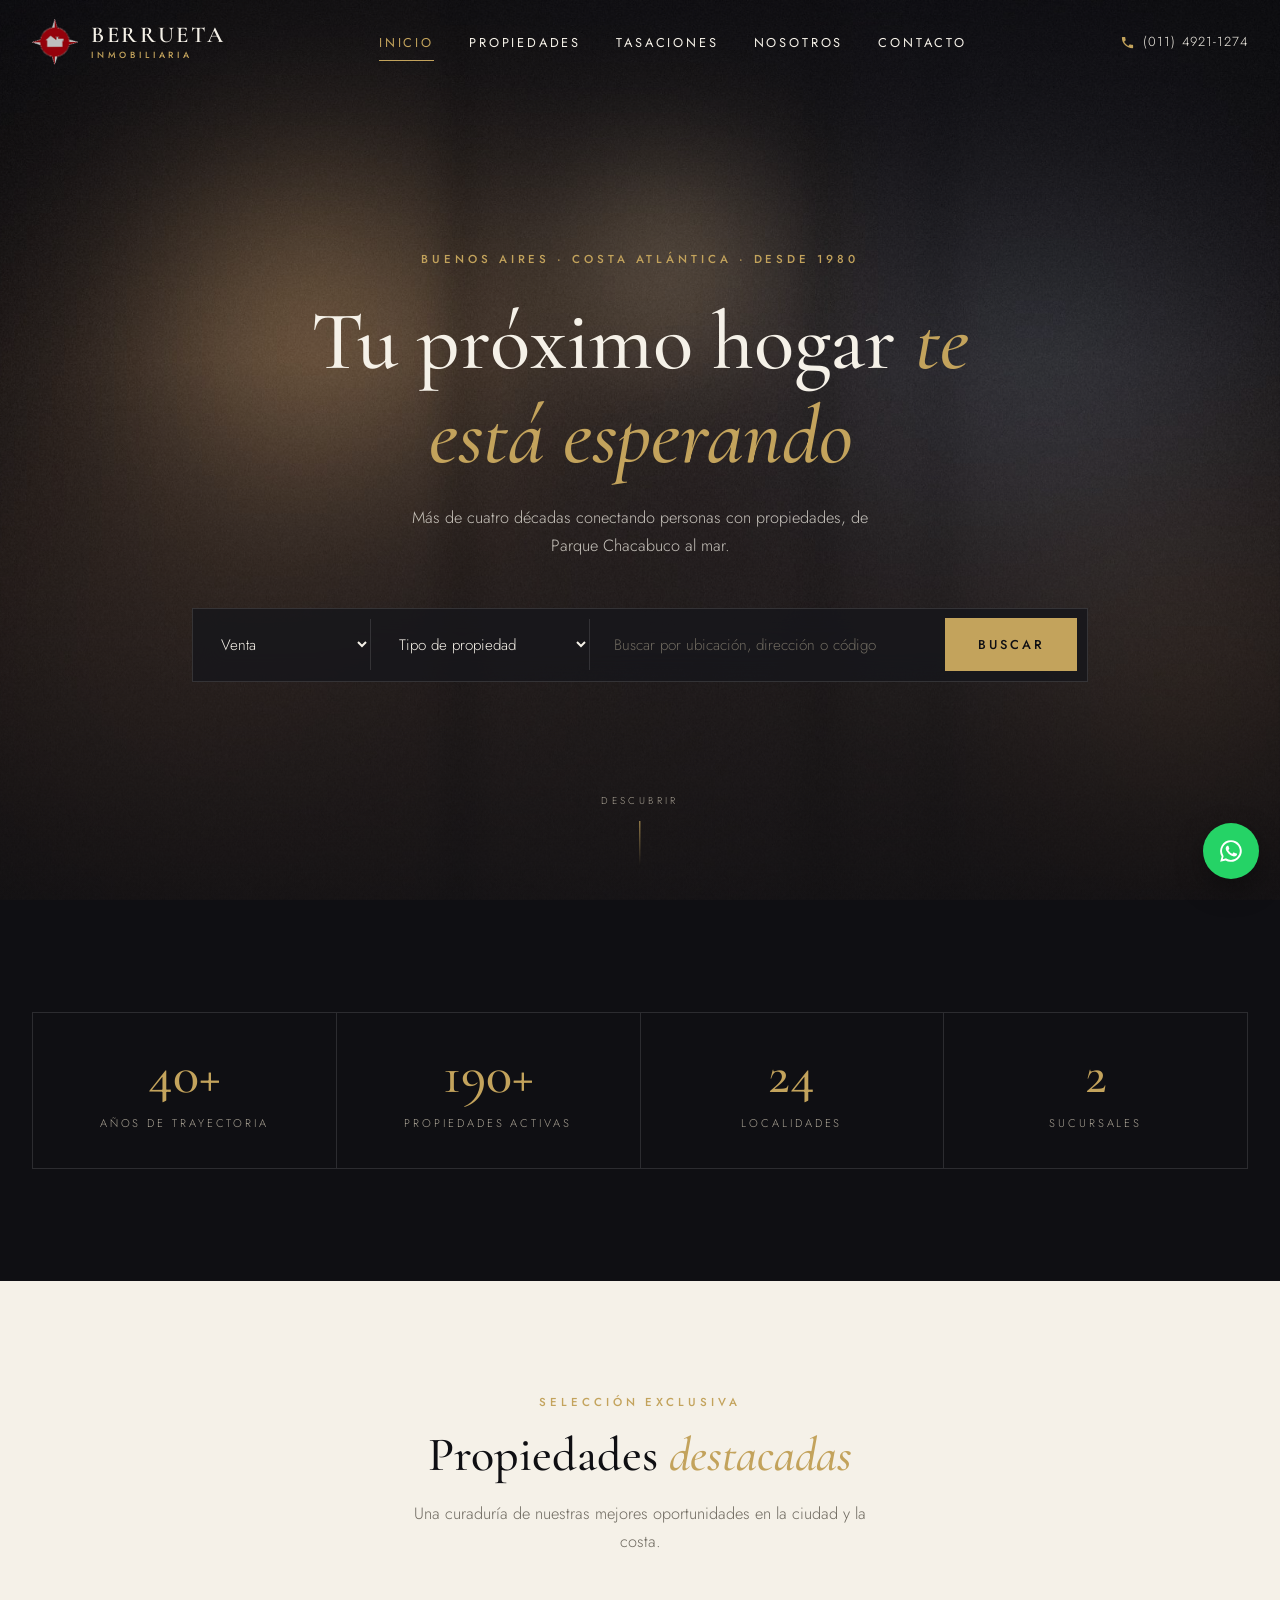
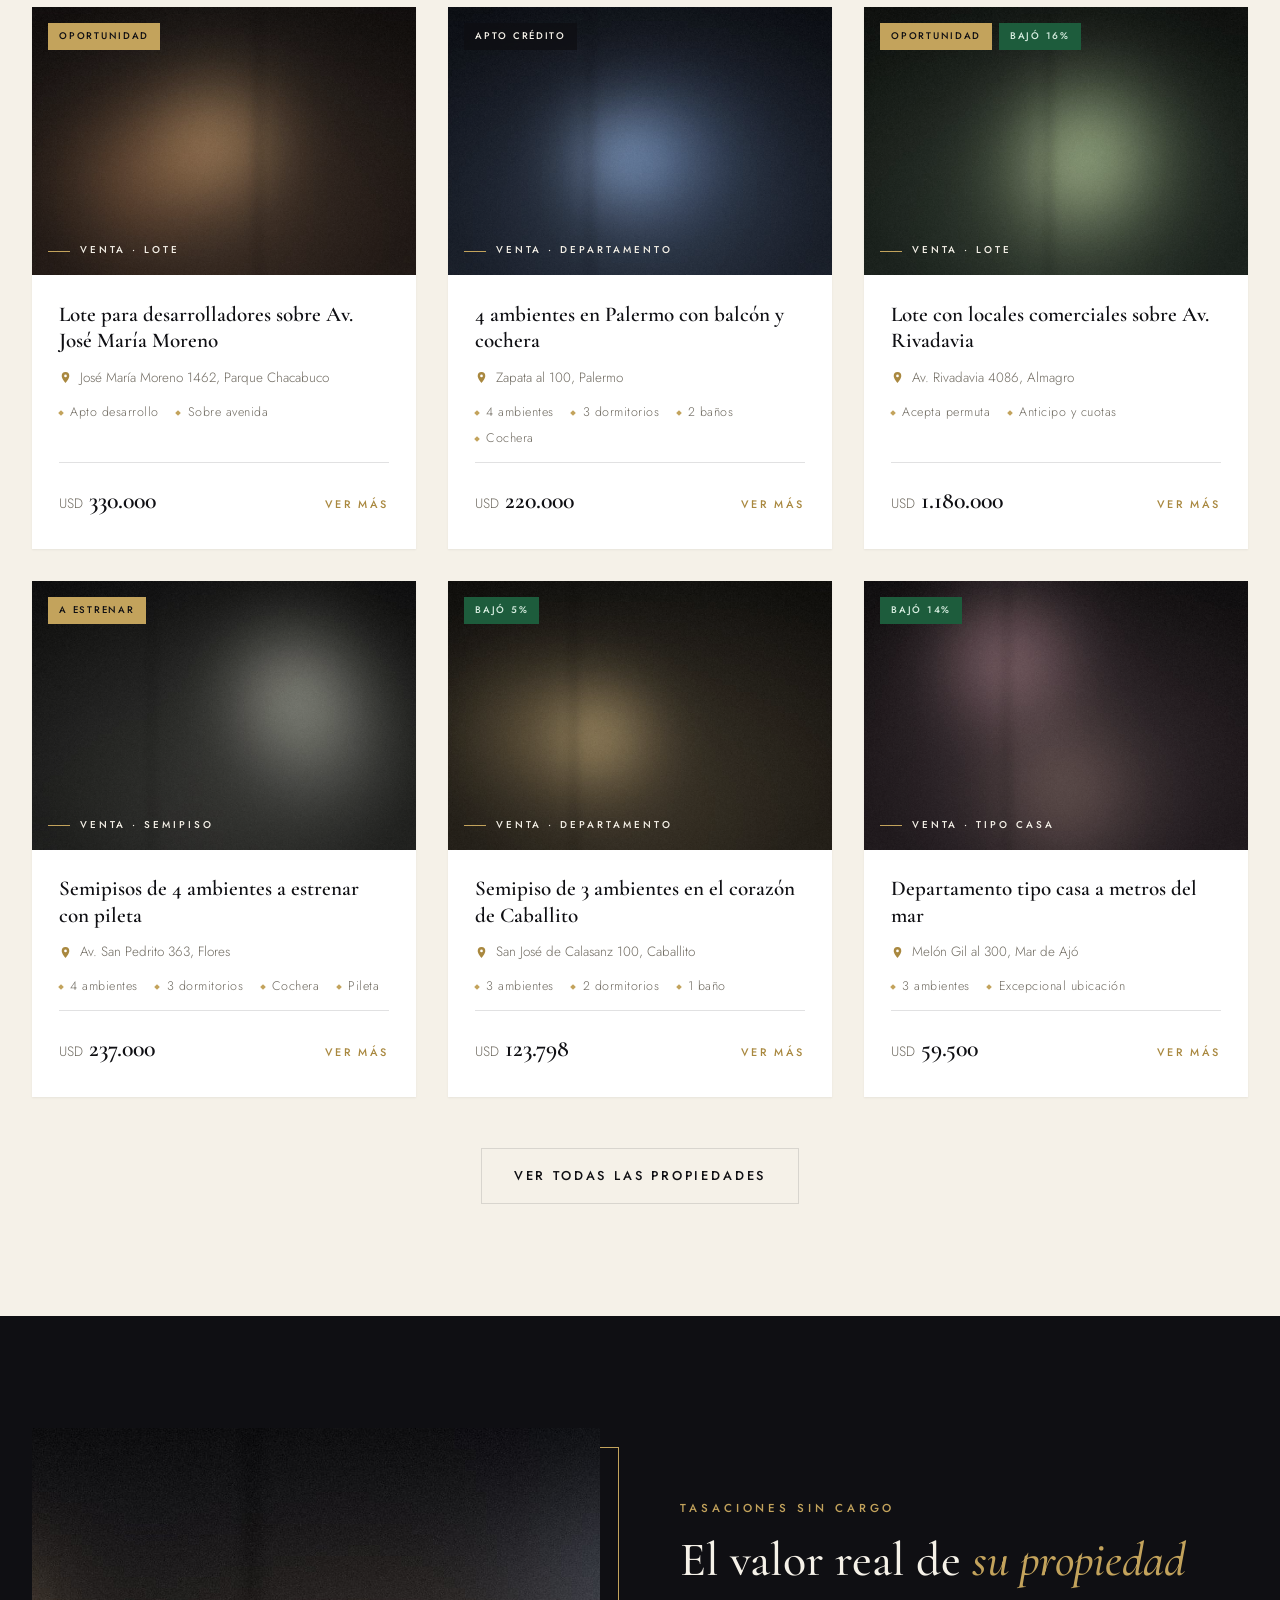
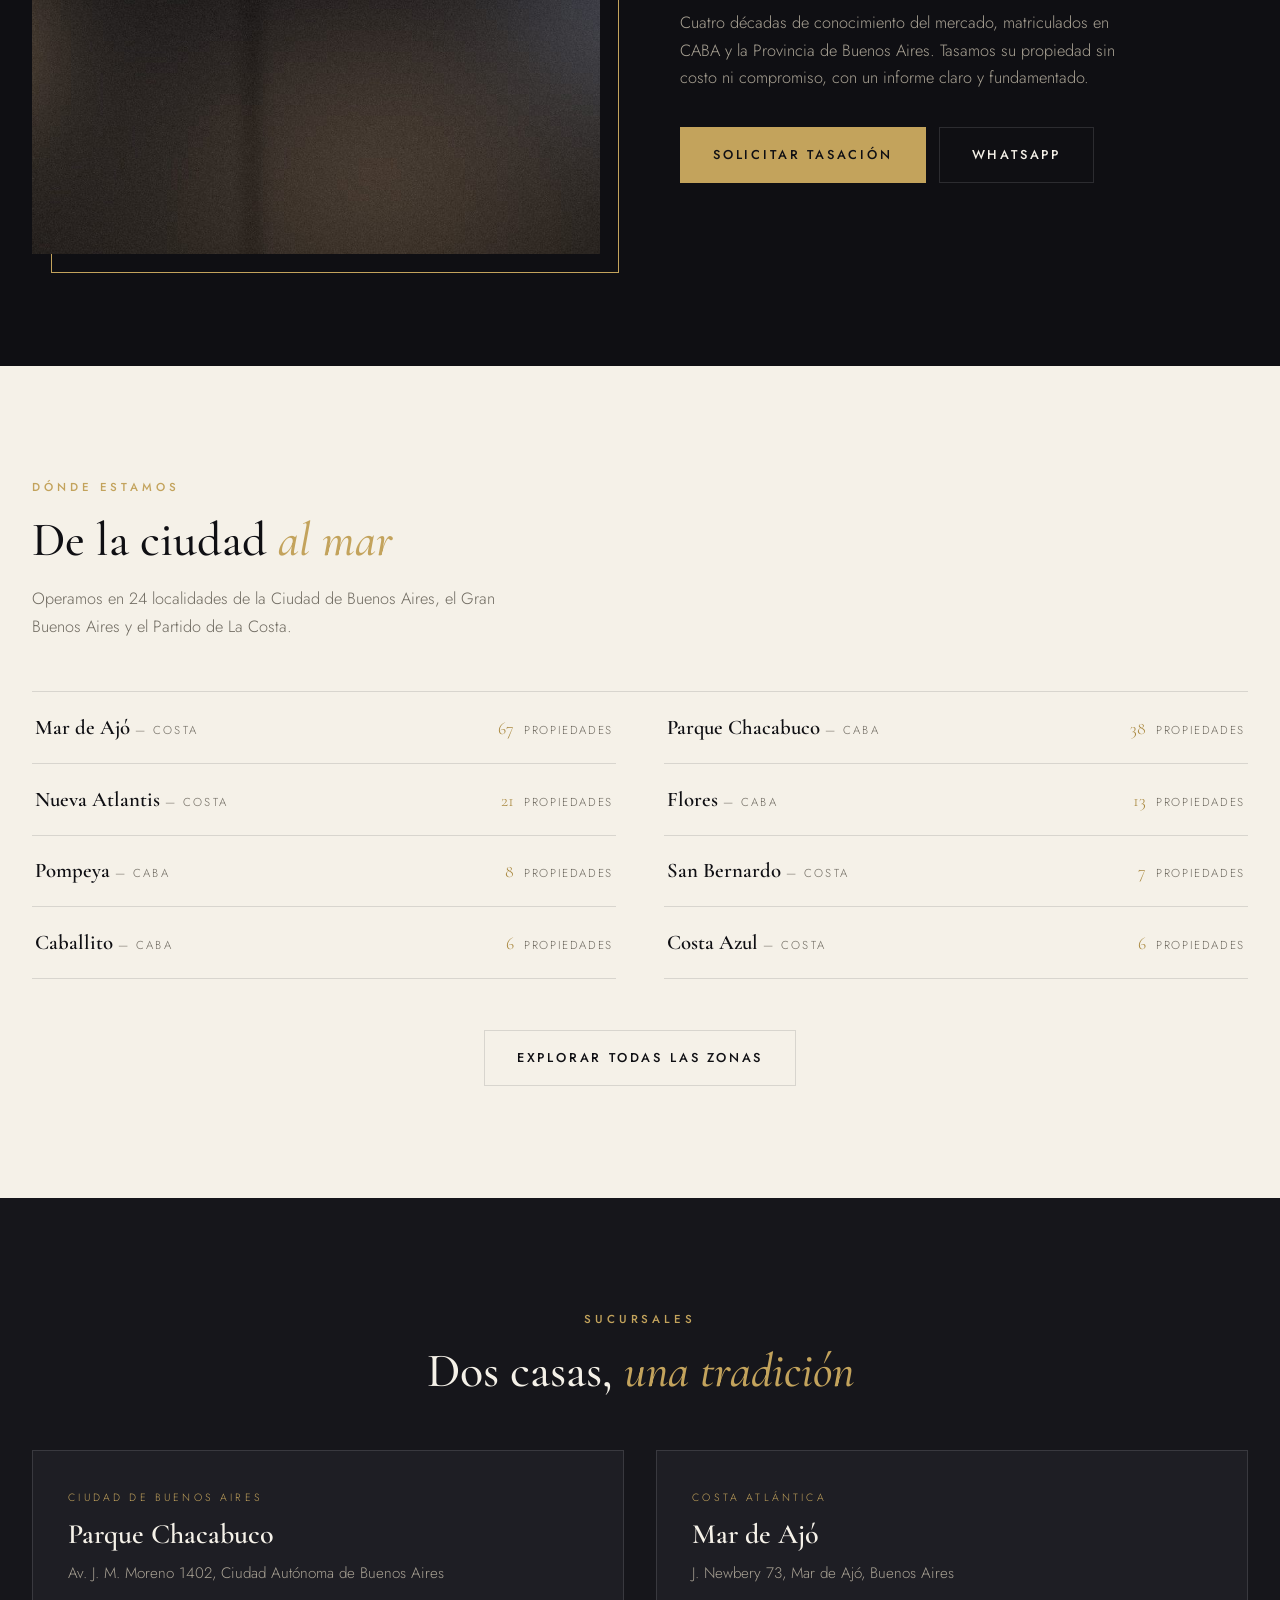
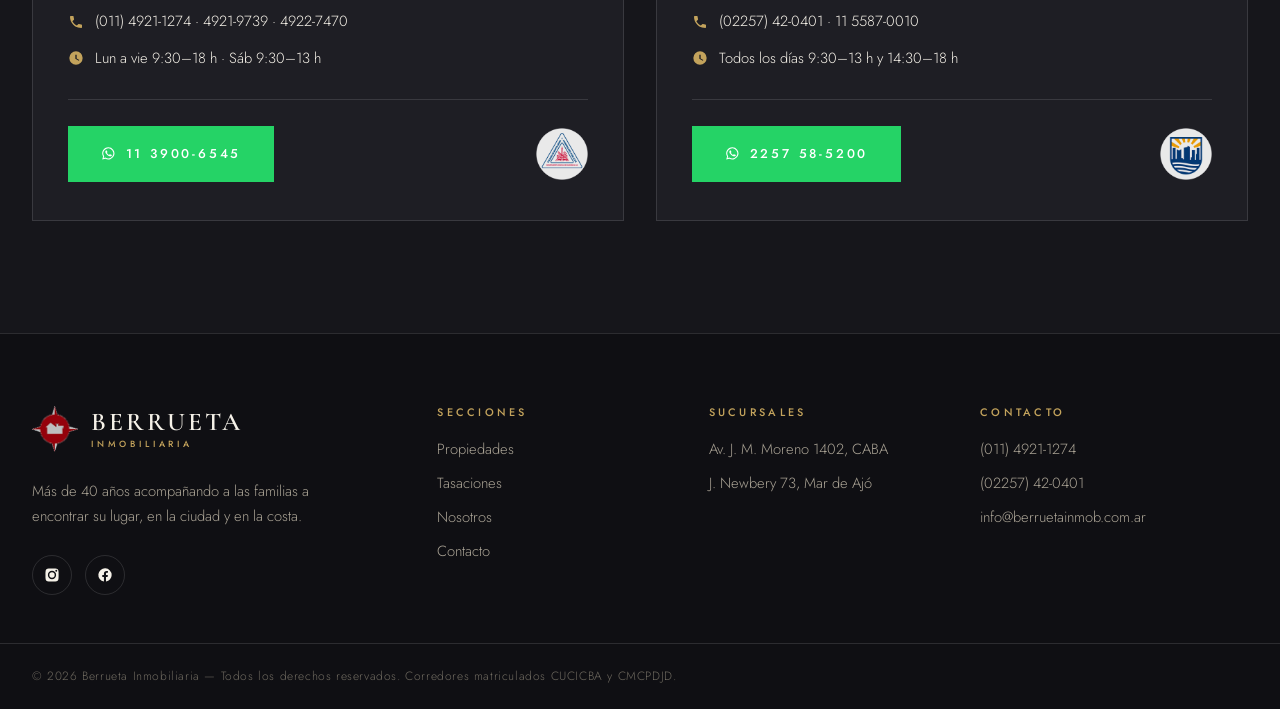
==== commit 91f90625: "Rediseño premium: estética editorial, hero inmersivo y páginas internas - Nuevo sistema de diseño: p" ====
--- a/index.html
+++ b/index.html
@@ -4,14 +4,15 @@
   <meta charset="UTF-8">
   <meta name="viewport" content="width=device-width, initial-scale=1.0">
   <title>Berrueta Inmobiliaria — Propiedades en Parque Chacabuco y Mar de Ajó | Venta y Alquiler</title>
-  <meta name="description" content="Berrueta Inmobiliaria: casas, departamentos, chalets, lotes y locales en venta y alquiler en Parque Chacabuco, CABA y la Costa Atlántica. Tasaciones sin cargo.">
-
-  <link rel="icon" type="image/png" sizes="32x32" href="[data-uri]">
-  <link rel="apple-touch-icon" href="[data-uri]">
+  <meta name="description" content="Más de 40 años conectando personas con propiedades en la Ciudad de Buenos Aires y la Costa Atlántica. Venta, alquiler y tasaciones sin cargo.">
+
+  <link rel="icon" type="image/png" sizes="32x32" href="assets/img/favicon-32.png">
+  <link rel="icon" type="image/png" sizes="192x192" href="assets/img/favicon-192.png">
+  <link rel="apple-touch-icon" href="assets/img/apple-touch-icon.png">
 
   <link rel="preconnect" href="https://fonts.googleapis.com">
   <link rel="preconnect" href="https://fonts.gstatic.com" crossorigin>
-  <link href="https://fonts.googleapis.com/css2?family=Inter:wght@400;500;600&family=Poppins:wght@500;600;700&display=swap" rel="stylesheet">
+  <link href="https://fonts.googleapis.com/css2?family=Cormorant+Garamond:ital,wght@0,500;0,600;1,500&family=Jost:wght@300;400;500&display=swap" rel="stylesheet">
 
   <link rel="stylesheet" href="css/styles.css">
 </head>
@@ -19,31 +20,32 @@
 
   <a class="skip-link" href="#contenido">Saltar al contenido</a>
 
-  <header class="header" id="inicio">
+  <header class="header">
     <div class="header__inner container">
-      <a class="header__brand" href="#inicio" aria-label="Berrueta Inmobiliaria — inicio">
-        <img class="header__logo" src="[data-uri]" alt="Berrueta Inmobiliaria" width="66" height="68">
+      <a class="brand" href="index.html" aria-label="Berrueta Inmobiliaria — inicio">
+        <img class="brand__emblem" src="assets/img/emblema.png" alt="" width="46" height="46">
+        <span class="brand__name">BERRUETA<span class="brand__tag">Inmobiliaria</span></span>
       </a>
 
       <nav class="nav" id="menu-principal" aria-label="Navegación principal">
         <ul class="nav__list">
-          <li><a class="nav__link" href="#propiedades">Propiedades</a></li>
-          <li><a class="nav__link" href="#localidades">Localidades</a></li>
-          <li><a class="nav__link" href="#tasaciones">Tasaciones</a></li>
-          <li><a class="nav__link" href="#sucursales">Quiénes somos</a></li>
-          <li><a class="nav__link" href="#contacto">Contacto</a></li>
+          <li><a class="nav__link" href="index.html" aria-current="page">Inicio</a></li>
+          <li><a class="nav__link" href="propiedades.html">Propiedades</a></li>
+          <li><a class="nav__link" href="tasaciones.html">Tasaciones</a></li>
+          <li><a class="nav__link" href="nosotros.html">Nosotros</a></li>
+          <li><a class="nav__link" href="contacto.html">Contacto</a></li>
         </ul>
-        <div class="nav__actions">
-          <a class="button button--ghost" href="tel:01149211274">
-            <svg viewBox="0 0 24 24" aria-hidden="true"><path d="M6.6 10.8c1.4 2.8 3.8 5.1 6.6 6.6l2.2-2.2c.3-.3.7-.4 1-.2 1.1.4 2.3.6 3.6.6.6 0 1 .4 1 1V20c0 .6-.4 1-1 1C10.6 21 3 13.4 3 4c0-.6.4-1 1-1h3.5c.6 0 1 .4 1 1 0 1.2.2 2.4.6 3.6.1.3 0 .7-.2 1l-2.3 2.2z"/></svg>
-            (011) 4921-1274
-          </a>
-          <a class="button button--whatsapp" href="https://wa.me/5491139006545" target="_blank" rel="noopener">
-            <svg viewBox="0 0 24 24" aria-hidden="true"><path d="M12 2a10 10 0 0 0-8.6 15.1L2 22l5-1.3A10 10 0 1 0 12 2zm0 18.2c-1.5 0-3-.4-4.3-1.2l-.3-.2-3 .8.8-2.9-.2-.3A8.2 8.2 0 1 1 12 20.2zm4.5-6.1c-.2-.1-1.5-.7-1.7-.8-.2-.1-.4-.1-.5.1-.2.2-.6.8-.8 1-.1.2-.3.2-.5.1a6.7 6.7 0 0 1-3.3-2.9c-.3-.4 0-.5.1-.7l.4-.5c.1-.2.2-.3.2-.5s0-.4 0-.5c-.1-.1-.5-1.3-.7-1.8-.2-.5-.4-.4-.5-.4h-.5c-.2 0-.5.1-.7.3-.2.3-.9.9-.9 2.2s.9 2.5 1.1 2.7c.1.2 1.8 2.8 4.4 3.9.6.3 1.1.4 1.5.5.6.2 1.2.2 1.6.1.5-.1 1.5-.6 1.7-1.2.2-.6.2-1.1.2-1.2-.1-.1-.2-.2-.4-.3z"/></svg>
-            WhatsApp
-          </a>
+        <div class="nav__meta">
+          <a href="tel:01149211274">(011) 4921-1274 — Parque Chacabuco</a>
+          <a href="tel:2257420401">(02257) 42-0401 — Mar de Ajó</a>
+          <a href="mailto:info@berruetainmob.com.ar">info@berruetainmob.com.ar</a>
         </div>
       </nav>
+
+      <a class="header__phone" href="tel:01149211274">
+        <svg viewBox="0 0 24 24" aria-hidden="true"><path d="M6.6 10.8c1.4 2.8 3.8 5.1 6.6 6.6l2.2-2.2c.3-.3.7-.4 1-.2 1.1.4 2.3.6 3.6.6.6 0 1 .4 1 1V20c0 .6-.4 1-1 1C10.6 21 3 13.4 3 4c0-.6.4-1 1-1h3.5c.6 0 1 .4 1 1 0 1.2.2 2.4.6 3.6.1.3 0 .7-.2 1l-2.3 2.2z"/></svg>
+        (011) 4921-1274
+      </a>
 
       <button class="header__toggle" type="button" aria-controls="menu-principal" aria-expanded="false" aria-label="Abrir menú">
         <span></span><span></span><span></span>
@@ -53,440 +55,253 @@
 
   <main id="contenido">
 
-    <!-- ===== Hero + buscador ===== -->
+    <!-- ===== Hero inmersivo ===== -->
     <section class="hero" aria-labelledby="hero-titulo">
+      <img class="hero__bg" src="assets/img/photos/hero.jpg" alt="" fetchpriority="high">
       <div class="container hero__inner">
-        <p class="hero__eyebrow">Parque Chacabuco · Mar de Ajó · Costa Atlántica</p>
-        <h1 class="hero__title" id="hero-titulo">Encontrá tu próximo hogar</h1>
-        <p class="hero__subtitle">Más de 190 propiedades en venta, alquiler y alquiler temporal en CABA y la costa.</p>
-
-        <form class="search" action="https://www.berruetainmob.com.ar/propiedades" method="get" role="search" aria-label="Buscador de propiedades">
-          <div class="search__tabs" role="tablist" aria-label="Tipo de operación">
-            <button class="search__tab is-active" type="button" data-value="venta" aria-pressed="true">Venta</button>
-            <button class="search__tab" type="button" data-value="alquiler" aria-pressed="false">Alquiler</button>
-            <button class="search__tab" type="button" data-value="temporal" aria-pressed="false">Temporal</button>
-            <input type="hidden" name="operacion" value="venta">
+        <p class="eyebrow hero__eyebrow">Buenos Aires · Costa Atlántica · Desde 1980</p>
+        <h1 class="hero__title" id="hero-titulo">Tu próximo hogar <em>te está esperando</em></h1>
+        <p class="hero__subtitle">Más de cuatro décadas conectando personas con propiedades, de Parque Chacabuco al mar.</p>
+
+        <form class="search" action="propiedades.html" method="get" role="search" aria-label="Buscador de propiedades">
+          <select name="operacion" aria-label="Operación">
+            <option value="venta">Venta</option>
+            <option value="alquiler">Alquiler</option>
+            <option value="temporal">Temporal</option>
+          </select>
+          <select name="tipo" aria-label="Tipo de propiedad">
+            <option value="">Tipo de propiedad</option>
+            <option>Casas</option>
+            <option>Chalets</option>
+            <option>Departamentos</option>
+            <option>PH</option>
+            <option>Lotes / Terrenos</option>
+            <option>Locales</option>
+            <option>Oficinas</option>
+            <option>Cocheras</option>
+            <option>Para inversionistas</option>
+          </select>
+          <input type="search" name="q" placeholder="Buscar por ubicación, dirección o código" aria-label="Búsqueda libre">
+          <button class="button button--gold" type="submit">Buscar</button>
+        </form>
+      </div>
+      <span class="hero__scroll" aria-hidden="true">Descubrir</span>
+    </section>
+
+    <!-- ===== Cifras ===== -->
+    <section class="section" aria-label="Berrueta en cifras">
+      <div class="container">
+        <div class="stats reveal">
+          <div class="stats__item"><p class="stats__num">40+</p><p class="stats__label">Años de trayectoria</p></div>
+          <div class="stats__item"><p class="stats__num">190+</p><p class="stats__label">Propiedades activas</p></div>
+          <div class="stats__item"><p class="stats__num">24</p><p class="stats__label">Localidades</p></div>
+          <div class="stats__item"><p class="stats__num">2</p><p class="stats__label">Sucursales</p></div>
+        </div>
+      </div>
+    </section>
+
+    <!-- ===== Propiedades destacadas ===== -->
+    <section class="section section--ivory" id="propiedades" aria-labelledby="destacadas-titulo">
+      <div class="container">
+        <header class="section__head section__head--center reveal">
+          <p class="eyebrow">Selección exclusiva</p>
+          <h2 class="section__title" id="destacadas-titulo">Propiedades <em>destacadas</em></h2>
+          <p class="section__lead">Una curaduría de nuestras mejores oportunidades en la ciudad y la costa.</p>
+        </header>
+
+        <div class="cards">
+
+          <article class="card reveal">
+            <div class="card__media">
+              <img src="assets/img/photos/prop-01.jpg" alt="Lote sobre Av. José María Moreno" loading="lazy" width="900" height="620">
+              <div class="card__badges"><span class="badge badge--gold">Oportunidad</span></div>
+              <span class="card__operation">Venta · Lote</span>
+            </div>
+            <div class="card__body">
+              <h3 class="card__title"><a href="propiedades.html">Lote para desarrolladores sobre Av. José María Moreno</a></h3>
+              <p class="card__location">
+                <svg viewBox="0 0 24 24" aria-hidden="true"><path d="M12 2a7 7 0 0 0-7 7c0 5.2 7 13 7 13s7-7.8 7-13a7 7 0 0 0-7-7zm0 9.5A2.5 2.5 0 1 1 12 6.5a2.5 2.5 0 0 1 0 5z"/></svg>
+                José María Moreno 1462, Parque Chacabuco
+              </p>
+              <ul class="card__features"><li>Apto desarrollo</li><li>Sobre avenida</li></ul>
+              <footer class="card__footer">
+                <p class="card__price"><span>USD</span> 330.000</p>
+                <span class="card__cta">Ver más</span>
+              </footer>
+            </div>
+          </article>
+
+          <article class="card reveal">
+            <div class="card__media">
+              <img src="assets/img/photos/prop-02.jpg" alt="Departamento en Palermo" loading="lazy" width="900" height="620">
+              <div class="card__badges"><span class="badge">Apto crédito</span></div>
+              <span class="card__operation">Venta · Departamento</span>
+            </div>
+            <div class="card__body">
+              <h3 class="card__title"><a href="propiedades.html">4 ambientes en Palermo con balcón y cochera</a></h3>
+              <p class="card__location">
+                <svg viewBox="0 0 24 24" aria-hidden="true"><path d="M12 2a7 7 0 0 0-7 7c0 5.2 7 13 7 13s7-7.8 7-13a7 7 0 0 0-7-7zm0 9.5A2.5 2.5 0 1 1 12 6.5a2.5 2.5 0 0 1 0 5z"/></svg>
+                Zapata al 100, Palermo
+              </p>
+              <ul class="card__features"><li>4 ambientes</li><li>3 dormitorios</li><li>2 baños</li><li>Cochera</li></ul>
+              <footer class="card__footer">
+                <p class="card__price"><span>USD</span> 220.000</p>
+                <span class="card__cta">Ver más</span>
+              </footer>
+            </div>
+          </article>
+
+          <article class="card reveal">
+            <div class="card__media">
+              <img src="assets/img/photos/prop-03.jpg" alt="Lote con locales en Av. Rivadavia" loading="lazy" width="900" height="620">
+              <div class="card__badges"><span class="badge badge--gold">Oportunidad</span><span class="badge badge--down">Bajó 16%</span></div>
+              <span class="card__operation">Venta · Lote</span>
+            </div>
+            <div class="card__body">
+              <h3 class="card__title"><a href="propiedades.html">Lote con locales comerciales sobre Av. Rivadavia</a></h3>
+              <p class="card__location">
+                <svg viewBox="0 0 24 24" aria-hidden="true"><path d="M12 2a7 7 0 0 0-7 7c0 5.2 7 13 7 13s7-7.8 7-13a7 7 0 0 0-7-7zm0 9.5A2.5 2.5 0 1 1 12 6.5a2.5 2.5 0 0 1 0 5z"/></svg>
+                Av. Rivadavia 4086, Almagro
+              </p>
+              <ul class="card__features"><li>Acepta permuta</li><li>Anticipo y cuotas</li></ul>
+              <footer class="card__footer">
+                <p class="card__price"><span>USD</span> 1.180.000</p>
+                <span class="card__cta">Ver más</span>
+              </footer>
+            </div>
+          </article>
+
+          <article class="card reveal">
+            <div class="card__media">
+              <img src="assets/img/photos/prop-09.jpg" alt="Semipisos a estrenar en Flores" loading="lazy" width="900" height="620">
+              <div class="card__badges"><span class="badge badge--gold">A estrenar</span></div>
+              <span class="card__operation">Venta · Semipiso</span>
+            </div>
+            <div class="card__body">
+              <h3 class="card__title"><a href="propiedades.html">Semipisos de 4 ambientes a estrenar con pileta</a></h3>
+              <p class="card__location">
+                <svg viewBox="0 0 24 24" aria-hidden="true"><path d="M12 2a7 7 0 0 0-7 7c0 5.2 7 13 7 13s7-7.8 7-13a7 7 0 0 0-7-7zm0 9.5A2.5 2.5 0 1 1 12 6.5a2.5 2.5 0 0 1 0 5z"/></svg>
+                Av. San Pedrito 363, Flores
+              </p>
+              <ul class="card__features"><li>4 ambientes</li><li>3 dormitorios</li><li>Cochera</li><li>Pileta</li></ul>
+              <footer class="card__footer">
+                <p class="card__price"><span>USD</span> 237.000</p>
+                <span class="card__cta">Ver más</span>
+              </footer>
+            </div>
+          </article>
+
+          <article class="card reveal">
+            <div class="card__media">
+              <img src="assets/img/photos/prop-06.jpg" alt="Semipiso en Caballito" loading="lazy" width="900" height="620">
+              <div class="card__badges"><span class="badge badge--down">Bajó 5%</span></div>
+              <span class="card__operation">Venta · Departamento</span>
+            </div>
+            <div class="card__body">
+              <h3 class="card__title"><a href="propiedades.html">Semipiso de 3 ambientes en el corazón de Caballito</a></h3>
+              <p class="card__location">
+                <svg viewBox="0 0 24 24" aria-hidden="true"><path d="M12 2a7 7 0 0 0-7 7c0 5.2 7 13 7 13s7-7.8 7-13a7 7 0 0 0-7-7zm0 9.5A2.5 2.5 0 1 1 12 6.5a2.5 2.5 0 0 1 0 5z"/></svg>
+                San José de Calasanz 100, Caballito
+              </p>
+              <ul class="card__features"><li>3 ambientes</li><li>2 dormitorios</li><li>1 baño</li></ul>
+              <footer class="card__footer">
+                <p class="card__price"><span>USD</span> 123.798</p>
+                <span class="card__cta">Ver más</span>
+              </footer>
+            </div>
+          </article>
+
+          <article class="card reveal">
+            <div class="card__media">
+              <img src="assets/img/photos/prop-08.jpg" alt="Departamento tipo casa en Mar de Ajó" loading="lazy" width="900" height="620">
+              <div class="card__badges"><span class="badge badge--down">Bajó 14%</span></div>
+              <span class="card__operation">Venta · Tipo casa</span>
+            </div>
+            <div class="card__body">
+              <h3 class="card__title"><a href="propiedades.html">Departamento tipo casa a metros del mar</a></h3>
+              <p class="card__location">
+                <svg viewBox="0 0 24 24" aria-hidden="true"><path d="M12 2a7 7 0 0 0-7 7c0 5.2 7 13 7 13s7-7.8 7-13a7 7 0 0 0-7-7zm0 9.5A2.5 2.5 0 1 1 12 6.5a2.5 2.5 0 0 1 0 5z"/></svg>
+                Melón Gil al 300, Mar de Ajó
+              </p>
+              <ul class="card__features"><li>3 ambientes</li><li>Excepcional ubicación</li></ul>
+              <footer class="card__footer">
+                <p class="card__price"><span>USD</span> 59.500</p>
+                <span class="card__cta">Ver más</span>
+              </footer>
+            </div>
+          </article>
+
+        </div>
+
+        <p class="section__more reveal">
+          <a class="button button--line-dark" href="propiedades.html">Ver todas las propiedades</a>
+        </p>
+      </div>
+    </section>
+
+    <!-- ===== Tasaciones — split editorial ===== -->
+    <section class="section" aria-labelledby="tasaciones-titulo">
+      <div class="container split">
+        <div class="split__media reveal">
+          <img src="assets/img/photos/banner.jpg" alt="" loading="lazy">
+        </div>
+        <div class="split__body reveal">
+          <p class="eyebrow">Tasaciones sin cargo</p>
+          <h2 class="section__title" id="tasaciones-titulo">El valor real de <em>su propiedad</em></h2>
+          <p class="split__text">Cuatro décadas de conocimiento del mercado, matriculados en CABA y la Provincia de Buenos Aires. Tasamos su propiedad sin costo ni compromiso, con un informe claro y fundamentado.</p>
+          <div class="split__actions">
+            <a class="button button--gold" href="tasaciones.html">Solicitar tasación</a>
+            <a class="button button--line" href="https://wa.me/5491139006545?text=Hola%2C%20quiero%20tasar%20mi%20propiedad" target="_blank" rel="noopener">WhatsApp</a>
           </div>
-
-          <div class="search__fields">
-            <label class="search__field">
-              <span class="search__label">Tipo de propiedad</span>
-              <select name="tipo">
-                <option value="">Todos los tipos</option>
-                <option>Casas</option>
-                <option>Chalets</option>
-                <option>Departamentos</option>
-                <option>Departamentos tipo Casa</option>
-                <option>Dúplex / Tríplex</option>
-                <option>PH</option>
-                <option>Lotes / Terrenos</option>
-                <option>Locales</option>
-                <option>Oficinas</option>
-                <option>Cocheras</option>
-                <option>Cabañas</option>
-                <option>Casaquintas</option>
-                <option>Inmuebles Comerciales</option>
-                <option>Depósitos / Galpones</option>
-                <option>Para inversionistas</option>
-              </select>
-            </label>
-
-            <label class="search__field">
-              <span class="search__label">Localidad</span>
-              <select name="localidad">
-                <option value="">Todas las localidades</option>
-                <optgroup label="CABA y GBA">
-                  <option>Parque Chacabuco</option>
-                  <option>Caballito</option>
-                  <option>Flores</option>
-                  <option>Floresta</option>
-                  <option>Almagro</option>
-                  <option>Boedo</option>
-                  <option>Palermo</option>
-                  <option>Recoleta</option>
-                  <option>Barracas</option>
-                  <option>Parque Patricios</option>
-                  <option>Pompeya</option>
-                </optgroup>
-                <optgroup label="Costa Atlántica">
-                  <option>Mar de Ajó</option>
-                  <option>Nueva Atlantis</option>
-                  <option>San Bernardo</option>
-                  <option>Costa Azul</option>
-                  <option>Mar del Tuyú</option>
-                  <option>Santa Teresita</option>
-                  <option>La Lucila del Mar</option>
-                </optgroup>
-              </select>
-            </label>
-
-            <label class="search__field search__field--grow">
-              <span class="search__label">¿Qué buscás?</span>
-              <input type="search" name="q" placeholder="Código, calle o característica (ej: pileta)">
-            </label>
-
-            <button class="button button--primary search__submit" type="submit">
-              <svg viewBox="0 0 24 24" aria-hidden="true"><path d="M15.5 14h-.8l-.3-.3a6.5 6.5 0 1 0-.7.7l.3.3v.8l5 5 1.5-1.5-5-5zm-6 0a4.5 4.5 0 1 1 0-9 4.5 4.5 0 0 1 0 9z"/></svg>
-              Buscar
-            </button>
-          </div>
-        </form>
-      </div>
-    </section>
-
-    <!-- ===== Propiedades destacadas ===== -->
-    <section class="section" id="propiedades" aria-labelledby="propiedades-titulo">
-      <div class="container">
-        <header class="section__head">
-          <h2 class="section__title" id="propiedades-titulo">Propiedades destacadas</h2>
-          <p class="section__lead">Una selección de nuestras mejores oportunidades en venta y alquiler.</p>
+        </div>
+      </div>
+    </section>
+
+    <!-- ===== Localidades ===== -->
+    <section class="section section--ivory" aria-labelledby="localidades-titulo">
+      <div class="container">
+        <header class="section__head reveal">
+          <p class="eyebrow">Dónde estamos</p>
+          <h2 class="section__title" id="localidades-titulo">De la ciudad <em>al mar</em></h2>
+          <p class="section__lead">Operamos en 24 localidades de la Ciudad de Buenos Aires, el Gran Buenos Aires y el Partido de La Costa.</p>
         </header>
-
-        <div class="cards">
-
-          <article class="card">
-            <div class="card__media card__media--1">
-              <span class="badge badge--accent">Oportunidad</span>
-              <svg class="card__placeholder" viewBox="0 0 24 24" aria-hidden="true"><path d="M12 3 2 12h3v8h6v-5h2v5h6v-8h3L12 3z"/></svg>
-            </div>
-            <div class="card__body">
-              <p class="card__meta"><span class="chip chip--venta">Venta</span><span class="chip">Lotes / Terrenos</span></p>
-              <h3 class="card__title"><a href="https://www.berruetainmob.com.ar/propiedades">Oportunidad desarrolladores — Lote sobre Av. José María Moreno</a></h3>
-              <p class="card__location">
-                <svg viewBox="0 0 24 24" aria-hidden="true"><path d="M12 2a7 7 0 0 0-7 7c0 5.2 7 13 7 13s7-7.8 7-13a7 7 0 0 0-7-7zm0 9.5A2.5 2.5 0 1 1 12 6.5a2.5 2.5 0 0 1 0 5z"/></svg>
-                José María Moreno 1462, Parque Chacabuco
-              </p>
-              <footer class="card__footer">
-                <p class="card__price">USD 330.000</p>
-                <span class="card__cta">Ver detalle</span>
-              </footer>
-            </div>
-          </article>
-
-          <article class="card">
-            <div class="card__media card__media--2">
-              <span class="badge">Apto crédito</span>
-              <svg class="card__placeholder" viewBox="0 0 24 24" aria-hidden="true"><path d="M12 3 2 12h3v8h6v-5h2v5h6v-8h3L12 3z"/></svg>
-            </div>
-            <div class="card__body">
-              <p class="card__meta"><span class="chip chip--venta">Venta</span><span class="chip">Departamentos</span></p>
-              <h3 class="card__title"><a href="https://www.berruetainmob.com.ar/propiedades">Departamento 4 ambientes en Palermo con balcón y cochera</a></h3>
-              <p class="card__location">
-                <svg viewBox="0 0 24 24" aria-hidden="true"><path d="M12 2a7 7 0 0 0-7 7c0 5.2 7 13 7 13s7-7.8 7-13a7 7 0 0 0-7-7zm0 9.5A2.5 2.5 0 1 1 12 6.5a2.5 2.5 0 0 1 0 5z"/></svg>
-                Zapata al 100, Palermo
-              </p>
-              <ul class="card__features">
-                <li>4 amb.</li><li>3 dorm.</li><li>2 baños</li><li>Cochera</li>
-              </ul>
-              <footer class="card__footer">
-                <p class="card__price">USD 220.000</p>
-                <span class="card__cta">Ver detalle</span>
-              </footer>
-            </div>
-          </article>
-
-          <article class="card">
-            <div class="card__media card__media--3">
-              <span class="badge badge--accent">Oportunidad</span>
-              <span class="badge badge--down">Bajó 16%</span>
-              <svg class="card__placeholder" viewBox="0 0 24 24" aria-hidden="true"><path d="M12 3 2 12h3v8h6v-5h2v5h6v-8h3L12 3z"/></svg>
-            </div>
-            <div class="card__body">
-              <p class="card__meta"><span class="chip chip--venta">Venta</span><span class="chip">Lotes / Terrenos</span></p>
-              <h3 class="card__title"><a href="https://www.berruetainmob.com.ar/propiedades">Excelente lote con locales comerciales en Av. Rivadavia</a></h3>
-              <p class="card__location">
-                <svg viewBox="0 0 24 24" aria-hidden="true"><path d="M12 2a7 7 0 0 0-7 7c0 5.2 7 13 7 13s7-7.8 7-13a7 7 0 0 0-7-7zm0 9.5A2.5 2.5 0 1 1 12 6.5a2.5 2.5 0 0 1 0 5z"/></svg>
-                Avenida Rivadavia 4086, Almagro
-              </p>
-              <ul class="card__features">
-                <li>Acepta permuta</li><li>Anticipo y cuotas</li>
-              </ul>
-              <footer class="card__footer">
-                <p class="card__price">USD 1.180.000</p>
-                <span class="card__cta">Ver detalle</span>
-              </footer>
-            </div>
-          </article>
-
-          <article class="card">
-            <div class="card__media card__media--4">
-              <span class="badge badge--accent">Oportunidad</span>
-              <svg class="card__placeholder" viewBox="0 0 24 24" aria-hidden="true"><path d="M12 3 2 12h3v8h6v-5h2v5h6v-8h3L12 3z"/></svg>
-            </div>
-            <div class="card__body">
-              <p class="card__meta"><span class="chip chip--venta">Venta</span><span class="chip">Departamentos</span></p>
-              <h3 class="card__title"><a href="https://www.berruetainmob.com.ar/propiedades">Departamento 2 ambientes a estrenar en Flores con balcón y parrilla</a></h3>
-              <p class="card__location">
-                <svg viewBox="0 0 24 24" aria-hidden="true"><path d="M12 2a7 7 0 0 0-7 7c0 5.2 7 13 7 13s7-7.8 7-13a7 7 0 0 0-7-7zm0 9.5A2.5 2.5 0 1 1 12 6.5a2.5 2.5 0 0 1 0 5z"/></svg>
-                Portela al 400, Flores
-              </p>
-              <ul class="card__features">
-                <li>2 amb.</li><li>1 dorm.</li><li>1 baño</li><li>Parrilla</li>
-              </ul>
-              <footer class="card__footer">
-                <p class="card__price">USD 105.000</p>
-                <span class="card__cta">Ver detalle</span>
-              </footer>
-            </div>
-          </article>
-
-          <article class="card">
-            <div class="card__media card__media--5">
-              <span class="badge badge--down">Bajó 6%</span>
-              <svg class="card__placeholder" viewBox="0 0 24 24" aria-hidden="true"><path d="M12 3 2 12h3v8h6v-5h2v5h6v-8h3L12 3z"/></svg>
-            </div>
-            <div class="card__body">
-              <p class="card__meta"><span class="chip chip--alquiler">Alquiler</span><span class="chip">Departamentos</span></p>
-              <h3 class="card__title"><a href="https://www.berruetainmob.com.ar/propiedades">Departamento 3 ambientes en alquiler en Flores con amplio balcón</a></h3>
-              <p class="card__location">
-                <svg viewBox="0 0 24 24" aria-hidden="true"><path d="M12 2a7 7 0 0 0-7 7c0 5.2 7 13 7 13s7-7.8 7-13a7 7 0 0 0-7-7zm0 9.5A2.5 2.5 0 1 1 12 6.5a2.5 2.5 0 0 1 0 5z"/></svg>
-                Fray Cayetano Rodríguez al 300, Flores
-              </p>
-              <ul class="card__features">
-                <li>3 amb.</li><li>2 dorm.</li><li>1 baño</li>
-              </ul>
-              <footer class="card__footer">
-                <p class="card__price">$ 950.000</p>
-                <span class="card__cta">Ver detalle</span>
-              </footer>
-            </div>
-          </article>
-
-          <article class="card">
-            <div class="card__media card__media--6">
-              <span class="badge badge--accent">Oportunidad</span>
-              <span class="badge badge--down">Bajó 5%</span>
-              <svg class="card__placeholder" viewBox="0 0 24 24" aria-hidden="true"><path d="M12 3 2 12h3v8h6v-5h2v5h6v-8h3L12 3z"/></svg>
-            </div>
-            <div class="card__body">
-              <p class="card__meta"><span class="chip chip--venta">Venta</span><span class="chip">Departamentos</span></p>
-              <h3 class="card__title"><a href="https://www.berruetainmob.com.ar/propiedades">Departamento en venta — Caballito — 3 amb. semipiso, excelente ubicación</a></h3>
-              <p class="card__location">
-                <svg viewBox="0 0 24 24" aria-hidden="true"><path d="M12 2a7 7 0 0 0-7 7c0 5.2 7 13 7 13s7-7.8 7-13a7 7 0 0 0-7-7zm0 9.5A2.5 2.5 0 1 1 12 6.5a2.5 2.5 0 0 1 0 5z"/></svg>
-                San José de Calasanz 100, Caballito
-              </p>
-              <ul class="card__features">
-                <li>3 amb.</li><li>2 dorm.</li><li>1 baño</li>
-              </ul>
-              <footer class="card__footer">
-                <p class="card__price">USD 123.798</p>
-                <span class="card__cta">Ver detalle</span>
-              </footer>
-            </div>
-          </article>
-
-          <article class="card">
-            <div class="card__media card__media--7">
-              <span class="badge">Apto crédito</span>
-              <span class="badge badge--down">Bajó 4%</span>
-              <svg class="card__placeholder" viewBox="0 0 24 24" aria-hidden="true"><path d="M12 3 2 12h3v8h6v-5h2v5h6v-8h3L12 3z"/></svg>
-            </div>
-            <div class="card__body">
-              <p class="card__meta"><span class="chip chip--venta">Venta</span><span class="chip">Departamentos</span></p>
-              <h3 class="card__title"><a href="https://www.berruetainmob.com.ar/propiedades">Departamento 3 ambientes en Flores con balcón al frente y baulera</a></h3>
-              <p class="card__location">
-                <svg viewBox="0 0 24 24" aria-hidden="true"><path d="M12 2a7 7 0 0 0-7 7c0 5.2 7 13 7 13s7-7.8 7-13a7 7 0 0 0-7-7zm0 9.5A2.5 2.5 0 1 1 12 6.5a2.5 2.5 0 0 1 0 5z"/></svg>
-                Av. Directorio al 2500, Flores
-              </p>
-              <ul class="card__features">
-                <li>3 amb.</li><li>2 dorm.</li><li>1 baño</li>
-              </ul>
-              <footer class="card__footer">
-                <p class="card__price">USD 109.000</p>
-                <span class="card__cta">Ver detalle</span>
-              </footer>
-            </div>
-          </article>
-
-          <article class="card">
-            <div class="card__media card__media--8">
-              <span class="badge badge--down">Bajó 14%</span>
-              <svg class="card__placeholder" viewBox="0 0 24 24" aria-hidden="true"><path d="M12 3 2 12h3v8h6v-5h2v5h6v-8h3L12 3z"/></svg>
-            </div>
-            <div class="card__body">
-              <p class="card__meta"><span class="chip chip--venta">Venta</span><span class="chip">Dpto. tipo Casa</span></p>
-              <h3 class="card__title"><a href="https://www.berruetainmob.com.ar/propiedades">Departamento tipo casa — excepcional ubicación en Mar de Ajó</a></h3>
-              <p class="card__location">
-                <svg viewBox="0 0 24 24" aria-hidden="true"><path d="M12 2a7 7 0 0 0-7 7c0 5.2 7 13 7 13s7-7.8 7-13a7 7 0 0 0-7-7zm0 9.5A2.5 2.5 0 1 1 12 6.5a2.5 2.5 0 0 1 0 5z"/></svg>
-                Melón Gil al 300, Mar de Ajó
-              </p>
-              <ul class="card__features">
-                <li>3 amb.</li>
-              </ul>
-              <footer class="card__footer">
-                <p class="card__price">USD 59.500</p>
-                <span class="card__cta">Ver detalle</span>
-              </footer>
-            </div>
-          </article>
-
-          <article class="card">
-            <div class="card__media card__media--9">
-              <span class="badge badge--accent">Oportunidad</span>
-              <svg class="card__placeholder" viewBox="0 0 24 24" aria-hidden="true"><path d="M12 3 2 12h3v8h6v-5h2v5h6v-8h3L12 3z"/></svg>
-            </div>
-            <div class="card__body">
-              <p class="card__meta"><span class="chip chip--venta">Venta</span><span class="chip">Departamentos</span></p>
-              <h3 class="card__title"><a href="https://www.berruetainmob.com.ar/propiedades">Semipisos de 4 ambientes a estrenar — excelente calidad de construcción</a></h3>
-              <p class="card__location">
-                <svg viewBox="0 0 24 24" aria-hidden="true"><path d="M12 2a7 7 0 0 0-7 7c0 5.2 7 13 7 13s7-7.8 7-13a7 7 0 0 0-7-7zm0 9.5A2.5 2.5 0 1 1 12 6.5a2.5 2.5 0 0 1 0 5z"/></svg>
-                Av. San Pedrito 363, Flores
-              </p>
-              <ul class="card__features">
-                <li>4 amb.</li><li>3 dorm.</li><li>2 baños</li><li>Cochera</li><li>Pileta</li>
-              </ul>
-              <footer class="card__footer">
-                <p class="card__price">USD 237.000</p>
-                <span class="card__cta">Ver detalle</span>
-              </footer>
-            </div>
-          </article>
-
-          <article class="card">
-            <div class="card__media card__media--10">
-              <span class="badge badge--accent">Oportunidad</span>
-              <span class="badge">Apto crédito</span>
-              <svg class="card__placeholder" viewBox="0 0 24 24" aria-hidden="true"><path d="M12 3 2 12h3v8h6v-5h2v5h6v-8h3L12 3z"/></svg>
-            </div>
-            <div class="card__body">
-              <p class="card__meta"><span class="chip chip--venta">Venta</span><span class="chip">Departamentos</span></p>
-              <h3 class="card__title"><a href="https://www.berruetainmob.com.ar/propiedades">Departamento 4 ambientes en Floresta con cocina separada y lavadero</a></h3>
-              <p class="card__location">
-                <svg viewBox="0 0 24 24" aria-hidden="true"><path d="M12 2a7 7 0 0 0-7 7c0 5.2 7 13 7 13s7-7.8 7-13a7 7 0 0 0-7-7zm0 9.5A2.5 2.5 0 1 1 12 6.5a2.5 2.5 0 0 1 0 5z"/></svg>
-                Carrasco al 800, Floresta
-              </p>
-              <ul class="card__features">
-                <li>4 amb.</li><li>3 dorm.</li><li>2 baños</li>
-              </ul>
-              <footer class="card__footer">
-                <p class="card__price">USD 98.000</p>
-                <span class="card__cta">Ver detalle</span>
-              </footer>
-            </div>
-          </article>
-
-          <article class="card">
-            <div class="card__media card__media--11">
-              <svg class="card__placeholder" viewBox="0 0 24 24" aria-hidden="true"><path d="M12 3 2 12h3v8h6v-5h2v5h6v-8h3L12 3z"/></svg>
-            </div>
-            <div class="card__body">
-              <p class="card__meta"><span class="chip chip--alquiler">Alquiler</span><span class="chip">Departamentos</span></p>
-              <h3 class="card__title"><a href="https://www.berruetainmob.com.ar/propiedades">Departamento 4 ambientes en Caballito con patio propio — alquiler y venta</a></h3>
-              <p class="card__location">
-                <svg viewBox="0 0 24 24" aria-hidden="true"><path d="M12 2a7 7 0 0 0-7 7c0 5.2 7 13 7 13s7-7.8 7-13a7 7 0 0 0-7-7zm0 9.5A2.5 2.5 0 1 1 12 6.5a2.5 2.5 0 0 1 0 5z"/></svg>
-                Senillosa al 100, Caballito
-              </p>
-              <ul class="card__features">
-                <li>4 amb.</li><li>3 dorm.</li><li>2 baños</li><li>Patio</li>
-              </ul>
-              <footer class="card__footer">
-                <p class="card__price">$ 1.300.000</p>
-                <span class="card__cta">Ver detalle</span>
-              </footer>
-            </div>
-          </article>
-
-          <article class="card">
-            <div class="card__media card__media--12">
-              <svg class="card__placeholder" viewBox="0 0 24 24" aria-hidden="true"><path d="M12 3 2 12h3v8h6v-5h2v5h6v-8h3L12 3z"/></svg>
-            </div>
-            <div class="card__body">
-              <p class="card__meta"><span class="chip chip--venta">Venta</span><span class="chip">Departamentos</span></p>
-              <h3 class="card__title"><a href="https://www.berruetainmob.com.ar/propiedades">2 ambientes lateral — Avenida Vernet al 300, Parque Chacabuco</a></h3>
-              <p class="card__location">
-                <svg viewBox="0 0 24 24" aria-hidden="true"><path d="M12 2a7 7 0 0 0-7 7c0 5.2 7 13 7 13s7-7.8 7-13a7 7 0 0 0-7-7zm0 9.5A2.5 2.5 0 1 1 12 6.5a2.5 2.5 0 0 1 0 5z"/></svg>
-                Avenida Vernet 333, Parque Chacabuco
-              </p>
-              <ul class="card__features">
-                <li>2 amb.</li><li>1 dorm.</li><li>1 baño</li>
-              </ul>
-              <footer class="card__footer">
-                <p class="card__price">USD 55.000</p>
-                <span class="card__cta">Ver detalle</span>
-              </footer>
-            </div>
-          </article>
-
-        </div>
-
-        <p class="section__more">
-          <a class="button button--outline" href="https://www.berruetainmob.com.ar/propiedades">Ver todas las propiedades</a>
+        <div class="places reveal">
+          <a class="places__item" href="propiedades.html"><span><span class="places__name">Mar de Ajó</span> <span class="places__zone">— Costa</span></span><span class="places__count">67 <span>propiedades</span></span></a>
+          <a class="places__item" href="propiedades.html"><span><span class="places__name">Parque Chacabuco</span> <span class="places__zone">— CABA</span></span><span class="places__count">38 <span>propiedades</span></span></a>
+          <a class="places__item" href="propiedades.html"><span><span class="places__name">Nueva Atlantis</span> <span class="places__zone">— Costa</span></span><span class="places__count">21 <span>propiedades</span></span></a>
+          <a class="places__item" href="propiedades.html"><span><span class="places__name">Flores</span> <span class="places__zone">— CABA</span></span><span class="places__count">13 <span>propiedades</span></span></a>
+          <a class="places__item" href="propiedades.html"><span><span class="places__name">Pompeya</span> <span class="places__zone">— CABA</span></span><span class="places__count">8 <span>propiedades</span></span></a>
+          <a class="places__item" href="propiedades.html"><span><span class="places__name">San Bernardo</span> <span class="places__zone">— Costa</span></span><span class="places__count">7 <span>propiedades</span></span></a>
+          <a class="places__item" href="propiedades.html"><span><span class="places__name">Caballito</span> <span class="places__zone">— CABA</span></span><span class="places__count">6 <span>propiedades</span></span></a>
+          <a class="places__item" href="propiedades.html"><span><span class="places__name">Costa Azul</span> <span class="places__zone">— Costa</span></span><span class="places__count">6 <span>propiedades</span></span></a>
+        </div>
+        <p class="section__more reveal">
+          <a class="button button--line-dark" href="propiedades.html">Explorar todas las zonas</a>
         </p>
       </div>
     </section>
 
-    <!-- ===== Localidades ===== -->
-    <section class="section section--muted" id="localidades" aria-labelledby="localidades-titulo">
-      <div class="container">
-        <header class="section__head">
-          <h2 class="section__title" id="localidades-titulo">Buscá por localidad</h2>
-          <p class="section__lead">Trabajamos en la Ciudad de Buenos Aires, el Gran Buenos Aires y toda la Costa Atlántica.</p>
+    <!-- ===== Sucursales ===== -->
+    <section class="section section--charcoal" id="sucursales" aria-labelledby="sucursales-titulo">
+      <div class="container">
+        <header class="section__head section__head--center reveal">
+          <p class="eyebrow">Sucursales</p>
+          <h2 class="section__title" id="sucursales-titulo">Dos casas, <em>una tradición</em></h2>
         </header>
-        <ul class="tags">
-          <li><a class="tag" href="https://www.berruetainmob.com.ar/propiedades">Mar de Ajó <span>67</span></a></li>
-          <li><a class="tag" href="https://www.berruetainmob.com.ar/propiedades">Parque Chacabuco <span>38</span></a></li>
-          <li><a class="tag" href="https://www.berruetainmob.com.ar/propiedades">Nueva Atlantis <span>21</span></a></li>
-          <li><a class="tag" href="https://www.berruetainmob.com.ar/propiedades">Flores <span>13</span></a></li>
-          <li><a class="tag" href="https://www.berruetainmob.com.ar/propiedades">Pompeya <span>8</span></a></li>
-          <li><a class="tag" href="https://www.berruetainmob.com.ar/propiedades">San Bernardo <span>7</span></a></li>
-          <li><a class="tag" href="https://www.berruetainmob.com.ar/propiedades">Caballito <span>6</span></a></li>
-          <li><a class="tag" href="https://www.berruetainmob.com.ar/propiedades">Costa Azul <span>6</span></a></li>
-          <li><a class="tag" href="https://www.berruetainmob.com.ar/propiedades">Almagro <span>5</span></a></li>
-          <li><a class="tag" href="https://www.berruetainmob.com.ar/propiedades">Boedo <span>3</span></a></li>
-          <li><a class="tag" href="https://www.berruetainmob.com.ar/propiedades">Barracas <span>2</span></a></li>
-          <li><a class="tag" href="https://www.berruetainmob.com.ar/propiedades">Parque Patricios <span>2</span></a></li>
-          <li><a class="tag" href="https://www.berruetainmob.com.ar/propiedades">Palermo <span>1</span></a></li>
-          <li><a class="tag" href="https://www.berruetainmob.com.ar/propiedades">Recoleta <span>1</span></a></li>
-          <li><a class="tag" href="https://www.berruetainmob.com.ar/propiedades">Santa Teresita <span>1</span></a></li>
-          <li><a class="tag" href="https://www.berruetainmob.com.ar/propiedades">Mar del Tuyú <span>1</span></a></li>
-        </ul>
-      </div>
-    </section>
-
-    <!-- ===== Tasaciones CTA ===== -->
-    <section class="cta" id="tasaciones" aria-labelledby="tasaciones-titulo">
-      <div class="container cta__inner">
-        <div>
-          <h2 class="cta__title" id="tasaciones-titulo">¿Querés vender o alquilar tu propiedad?</h2>
-          <p class="cta__text">Tasamos tu propiedad sin cargo, con más de 40 años de experiencia en el mercado inmobiliario.</p>
-        </div>
-        <div class="cta__actions">
-          <a class="button button--light" href="mailto:info@berruetainmob.com.ar?subject=Solicitud%20de%20tasaci%C3%B3n">Pedir tasación</a>
-          <a class="button button--whatsapp" href="https://wa.me/5491139006545?text=Hola%2C%20quiero%20tasar%20mi%20propiedad" target="_blank" rel="noopener">
-            <svg viewBox="0 0 24 24" aria-hidden="true"><path d="M12 2a10 10 0 0 0-8.6 15.1L2 22l5-1.3A10 10 0 1 0 12 2zm0 18.2c-1.5 0-3-.4-4.3-1.2l-.3-.2-3 .8.8-2.9-.2-.3A8.2 8.2 0 1 1 12 20.2zm4.5-6.1c-.2-.1-1.5-.7-1.7-.8-.2-.1-.4-.1-.5.1-.2.2-.6.8-.8 1-.1.2-.3.2-.5.1a6.7 6.7 0 0 1-3.3-2.9c-.3-.4 0-.5.1-.7l.4-.5c.1-.2.2-.3.2-.5s0-.4 0-.5c-.1-.1-.5-1.3-.7-1.8-.2-.5-.4-.4-.5-.4h-.5c-.2 0-.5.1-.7.3-.2.3-.9.9-.9 2.2s.9 2.5 1.1 2.7c.1.2 1.8 2.8 4.4 3.9.6.3 1.1.4 1.5.5.6.2 1.2.2 1.6.1.5-.1 1.5-.6 1.7-1.2.2-.6.2-1.1.2-1.2-.1-.1-.2-.2-.4-.3z"/></svg>
-            Consultar por WhatsApp
-          </a>
-        </div>
-      </div>
-    </section>
-
-    <!-- ===== Sucursales / contacto ===== -->
-    <section class="section" id="sucursales" aria-labelledby="sucursales-titulo">
-      <div class="container">
-        <header class="section__head">
-          <h2 class="section__title" id="sucursales-titulo">Nuestras sucursales</h2>
-          <p class="section__lead">Dos oficinas para atenderte, en la Ciudad de Buenos Aires y en la Costa Atlántica.</p>
-        </header>
-
-        <div class="branches" id="contacto">
-
-          <article class="branch">
+
+        <div class="branches">
+          <article class="branch reveal">
+            <p class="branch__zone">Ciudad de Buenos Aires</p>
             <h3 class="branch__name">Parque Chacabuco</h3>
-            <address class="branch__address">
-              Av. J. M. Moreno 1402, Parque Chacabuco,<br>Ciudad Autónoma de Buenos Aires, Argentina
-            </address>
+            <address class="branch__address">Av. J. M. Moreno 1402, Ciudad Autónoma de Buenos Aires</address>
             <ul class="branch__list">
               <li>
                 <svg viewBox="0 0 24 24" aria-hidden="true"><path d="M6.6 10.8c1.4 2.8 3.8 5.1 6.6 6.6l2.2-2.2c.3-.3.7-.4 1-.2 1.1.4 2.3.6 3.6.6.6 0 1 .4 1 1V20c0 .6-.4 1-1 1C10.6 21 3 13.4 3 4c0-.6.4-1 1-1h3.5c.6 0 1 .4 1 1 0 1.2.2 2.4.6 3.6.1.3 0 .7-.2 1l-2.3 2.2z"/></svg>
-                <a href="tel:01149211274">(011) 4921-1274</a> · <a href="tel:01149219739">4921-9739</a> · <a href="tel:01149227470">4922-7470</a>
-              </li>
-              <li>
-                <svg viewBox="0 0 24 24" aria-hidden="true"><path d="M20 4H4a2 2 0 0 0-2 2v12a2 2 0 0 0 2 2h16a2 2 0 0 0 2-2V6a2 2 0 0 0-2-2zm0 4-8 5-8-5V6l8 5 8-5v2z"/></svg>
-                <a href="mailto:info@berruetainmob.com.ar">info@berruetainmob.com.ar</a>
+                <span><a href="tel:01149211274">(011) 4921-1274</a> · <a href="tel:01149219739">4921-9739</a> · <a href="tel:01149227470">4922-7470</a></span>
               </li>
               <li>
                 <svg viewBox="0 0 24 24" aria-hidden="true"><path d="M12 2a10 10 0 1 0 0 20 10 10 0 0 0 0-20zm1 10.6 4 2.3-.8 1.3L11 13V7h2v5.6z"/></svg>
-                Lun a vie de 9:30 a 18 h · Sáb de 9:30 a 13 h
+                Lun a vie 9:30–18 h · Sáb 9:30–13 h
               </li>
             </ul>
             <div class="branch__actions">
@@ -494,27 +309,22 @@
                 <svg viewBox="0 0 24 24" aria-hidden="true"><path d="M12 2a10 10 0 0 0-8.6 15.1L2 22l5-1.3A10 10 0 1 0 12 2zm0 18.2c-1.5 0-3-.4-4.3-1.2l-.3-.2-3 .8.8-2.9-.2-.3A8.2 8.2 0 1 1 12 20.2zm4.5-6.1c-.2-.1-1.5-.7-1.7-.8-.2-.1-.4-.1-.5.1-.2.2-.6.8-.8 1-.1.2-.3.2-.5.1a6.7 6.7 0 0 1-3.3-2.9c-.3-.4 0-.5.1-.7l.4-.5c.1-.2.2-.3.2-.5s0-.4 0-.5c-.1-.1-.5-1.3-.7-1.8-.2-.5-.4-.4-.5-.4h-.5c-.2 0-.5.1-.7.3-.2.3-.9.9-.9 2.2s.9 2.5 1.1 2.7c.1.2 1.8 2.8 4.4 3.9.6.3 1.1.4 1.5.5.6.2 1.2.2 1.6.1.5-.1 1.5-.6 1.7-1.2.2-.6.2-1.1.2-1.2-.1-.1-.2-.2-.4-.3z"/></svg>
                 11 3900-6545
               </a>
-              <img class="branch__badge" src="[data-uri]" alt="Colegio Único de Corredores Inmobiliarios de CABA" loading="lazy">
-            </div>
-          </article>
-
-          <article class="branch">
+              <img class="branch__badge" src="assets/img/colegio-caba.png" alt="Colegio Único de Corredores Inmobiliarios de CABA" loading="lazy">
+            </div>
+          </article>
+
+          <article class="branch reveal">
+            <p class="branch__zone">Costa Atlántica</p>
             <h3 class="branch__name">Mar de Ajó</h3>
-            <address class="branch__address">
-              J. Newbery 73, Mar de Ajó,<br>Buenos Aires, Argentina
-            </address>
+            <address class="branch__address">J. Newbery 73, Mar de Ajó, Buenos Aires</address>
             <ul class="branch__list">
               <li>
                 <svg viewBox="0 0 24 24" aria-hidden="true"><path d="M6.6 10.8c1.4 2.8 3.8 5.1 6.6 6.6l2.2-2.2c.3-.3.7-.4 1-.2 1.1.4 2.3.6 3.6.6.6 0 1 .4 1 1V20c0 .6-.4 1-1 1C10.6 21 3 13.4 3 4c0-.6.4-1 1-1h3.5c.6 0 1 .4 1 1 0 1.2.2 2.4.6 3.6.1.3 0 .7-.2 1l-2.3 2.2z"/></svg>
-                <a href="tel:2257420401">(02257) 42-0401</a> · <a href="tel:1155870010">11 5587-0010</a>
-              </li>
-              <li>
-                <svg viewBox="0 0 24 24" aria-hidden="true"><path d="M20 4H4a2 2 0 0 0-2 2v12a2 2 0 0 0 2 2h16a2 2 0 0 0 2-2V6a2 2 0 0 0-2-2zm0 4-8 5-8-5V6l8 5 8-5v2z"/></svg>
-                <a href="mailto:info@berruetainmob.com.ar">info@berruetainmob.com.ar</a>
+                <span><a href="tel:2257420401">(02257) 42-0401</a> · <a href="tel:1155870010">11 5587-0010</a></span>
               </li>
               <li>
                 <svg viewBox="0 0 24 24" aria-hidden="true"><path d="M12 2a10 10 0 1 0 0 20 10 10 0 0 0 0-20zm1 10.6 4 2.3-.8 1.3L11 13V7h2v5.6z"/></svg>
-                De 9:30 a 13 h y de 14:30 a 18 h
+                Todos los días 9:30–13 h y 14:30–18 h
               </li>
             </ul>
             <div class="branch__actions">
@@ -522,10 +332,9 @@
                 <svg viewBox="0 0 24 24" aria-hidden="true"><path d="M12 2a10 10 0 0 0-8.6 15.1L2 22l5-1.3A10 10 0 1 0 12 2zm0 18.2c-1.5 0-3-.4-4.3-1.2l-.3-.2-3 .8.8-2.9-.2-.3A8.2 8.2 0 1 1 12 20.2zm4.5-6.1c-.2-.1-1.5-.7-1.7-.8-.2-.1-.4-.1-.5.1-.2.2-.6.8-.8 1-.1.2-.3.2-.5.1a6.7 6.7 0 0 1-3.3-2.9c-.3-.4 0-.5.1-.7l.4-.5c.1-.2.2-.3.2-.5s0-.4 0-.5c-.1-.1-.5-1.3-.7-1.8-.2-.5-.4-.4-.5-.4h-.5c-.2 0-.5.1-.7.3-.2.3-.9.9-.9 2.2s.9 2.5 1.1 2.7c.1.2 1.8 2.8 4.4 3.9.6.3 1.1.4 1.5.5.6.2 1.2.2 1.6.1.5-.1 1.5-.6 1.7-1.2.2-.6.2-1.1.2-1.2-.1-.1-.2-.2-.4-.3z"/></svg>
                 2257 58-5200
               </a>
-              <img class="branch__badge" src="[data-uri]" alt="Colegio de Martilleros y Corredores Públicos Departamento Judicial Dolores" loading="lazy">
-            </div>
-          </article>
-
+              <img class="branch__badge" src="assets/img/colegio-dolores.png" alt="Colegio de Martilleros y Corredores Públicos Departamento Judicial Dolores" loading="lazy">
+            </div>
+          </article>
         </div>
       </div>
     </section>
@@ -535,25 +344,11 @@
   <footer class="footer">
     <div class="container footer__inner">
       <div class="footer__brand">
-        <img src="[data-uri]" alt="Berrueta Inmobiliaria" width="58" height="60">
+        <a class="brand" href="index.html">
+          <img class="brand__emblem" src="assets/img/emblema.png" alt="" width="46" height="46">
+          <span class="brand__name">BERRUETA<span class="brand__tag">Inmobiliaria</span></span>
+        </a>
         <p>Más de 40 años acompañando a las familias a encontrar su lugar, en la ciudad y en la costa.</p>
-      </div>
-      <nav class="footer__nav" aria-label="Navegación del pie de página">
-        <h3>Secciones</h3>
-        <ul>
-          <li><a href="#propiedades">Propiedades</a></li>
-          <li><a href="#localidades">Localidades</a></li>
-          <li><a href="#tasaciones">Tasaciones</a></li>
-          <li><a href="#sucursales">Sucursales</a></li>
-        </ul>
-      </nav>
-      <div class="footer__contact">
-        <h3>Contacto</h3>
-        <ul>
-          <li><a href="tel:01149211274">(011) 4921-1274</a></li>
-          <li><a href="tel:2257420401">(02257) 42-0401</a></li>
-          <li><a href="mailto:info@berruetainmob.com.ar">info@berruetainmob.com.ar</a></li>
-        </ul>
         <div class="footer__social">
           <a href="https://www.instagram.com/berrueta.inmobiliaria" target="_blank" rel="noopener" aria-label="Instagram">
             <svg viewBox="0 0 24 24" aria-hidden="true"><path d="M12 2.2c3.2 0 3.6 0 4.9.1 3.3.1 4.8 1.7 4.9 4.9.1 1.3.1 1.6.1 4.8s0 3.6-.1 4.8c-.1 3.2-1.7 4.8-4.9 4.9-1.3.1-1.6.1-4.9.1s-3.6 0-4.8-.1c-3.3-.1-4.8-1.7-4.9-4.9-.1-1.3-.1-1.6-.1-4.8s0-3.6.1-4.8C2.4 4 4 2.4 7.2 2.3c1.2-.1 1.6-.1 4.8-.1zm0 3.6a6.2 6.2 0 1 0 0 12.4 6.2 6.2 0 0 0 0-12.4zm0 10.2a4 4 0 1 1 0-8 4 4 0 0 1 0 8zm6.4-11.8a1.4 1.4 0 1 0 0 2.9 1.4 1.4 0 0 0 0-2.9z"/></svg>
@@ -563,17 +358,40 @@
           </a>
         </div>
       </div>
+      <nav class="footer__col" aria-label="Navegación del pie de página">
+        <h3>Secciones</h3>
+        <ul>
+          <li><a href="propiedades.html">Propiedades</a></li>
+          <li><a href="tasaciones.html">Tasaciones</a></li>
+          <li><a href="nosotros.html">Nosotros</a></li>
+          <li><a href="contacto.html">Contacto</a></li>
+        </ul>
+      </nav>
+      <div class="footer__col">
+        <h3>Sucursales</h3>
+        <ul>
+          <li>Av. J. M. Moreno 1402, CABA</li>
+          <li>J. Newbery 73, Mar de Ajó</li>
+        </ul>
+      </div>
+      <div class="footer__col">
+        <h3>Contacto</h3>
+        <ul>
+          <li><a href="tel:01149211274">(011) 4921-1274</a></li>
+          <li><a href="tel:2257420401">(02257) 42-0401</a></li>
+          <li><a href="mailto:info@berruetainmob.com.ar">info@berruetainmob.com.ar</a></li>
+        </ul>
+      </div>
     </div>
     <div class="footer__legal">
       <div class="container">
-        <p>© 2026 Berrueta Inmobiliaria. Todos los derechos reservados. CUCICBA Mat. — CMCPDJD Mat.</p>
+        <p>© 2026 Berrueta Inmobiliaria — Todos los derechos reservados. Corredores matriculados CUCICBA y CMCPDJD.</p>
       </div>
     </div>
   </footer>
 
   <a class="whatsapp-float" href="https://wa.me/5491139006545" target="_blank" rel="noopener" aria-label="Chateá con nosotros por WhatsApp">
     <svg viewBox="0 0 24 24" aria-hidden="true"><path d="M12 2a10 10 0 0 0-8.6 15.1L2 22l5-1.3A10 10 0 1 0 12 2zm0 18.2c-1.5 0-3-.4-4.3-1.2l-.3-.2-3 .8.8-2.9-.2-.3A8.2 8.2 0 1 1 12 20.2zm4.5-6.1c-.2-.1-1.5-.7-1.7-.8-.2-.1-.4-.1-.5.1-.2.2-.6.8-.8 1-.1.2-.3.2-.5.1a6.7 6.7 0 0 1-3.3-2.9c-.3-.4 0-.5.1-.7l.4-.5c.1-.2.2-.3.2-.5s0-.4 0-.5c-.1-.1-.5-1.3-.7-1.8-.2-.5-.4-.4-.5-.4h-.5c-.2 0-.5.1-.7.3-.2.3-.9.9-.9 2.2s.9 2.5 1.1 2.7c.1.2 1.8 2.8 4.4 3.9.6.3 1.1.4 1.5.5.6.2 1.2.2 1.6.1.5-.1 1.5-.6 1.7-1.2.2-.6.2-1.1.2-1.2-.1-.1-.2-.2-.4-.3z"/></svg>
-    <span>¿Consultas?</span>
   </a>
 
   <script src="js/main.js" defer></script>
--- a/css/styles.css
+++ b/css/styles.css
@@ -1,135 +1,126 @@
 /* ==========================================================================
-   Berrueta Inmobiliaria — hoja de estilos
-   Mobile-first. Tokens de diseño en :root.
+   Berrueta Inmobiliaria — sistema de diseño premium
+   Estética editorial oscura: serif de display, dorado sobrio, mucho aire.
+   Mobile-first.
    ========================================================================== */
 
 :root {
-  /* Marca */
-  --brand-700: #6e1418;
-  --brand-600: #8e1b21;
-  --brand-500: #a32229;
-  --brand-100: #f7e9ea;
-  --brand-50: #fbf4f4;
-
-  /* Neutros */
-  --ink-900: #1c1c21;
-  --ink-700: #3d3f46;
-  --ink-500: #6b7280;
-  --ink-300: #d3d6dc;
-  --ink-100: #eceef1;
-  --paper: #ffffff;
-  --paper-muted: #f6f7f9;
-
-  /* Feedback */
-  --green-600: #1d8a4c;
-  --gold-500: #b7791f;
+  /* Paleta */
+  --night: #0f0f13;
+  --charcoal: #16161b;
+  --graphite: #1e1e24;
+  --ivory: #f5f1e8;
+  --sand: #e8e1d1;
+  --stone: #a9a294;
+  --mist: #6f6a60;
+  --gold: #c3a35c;
+  --gold-deep: #a9883f;
+  --line-dark: rgba(255, 255, 255, .12);
+  --line-light: rgba(15, 15, 19, .12);
+  --brand-red: #8e1b21;
+  --whatsapp: #25d366;
 
   /* Tipografía */
-  --font-body: "Inter", system-ui, -apple-system, "Segoe UI", sans-serif;
-  --font-display: "Poppins", var(--font-body);
-
-  /* Forma y profundidad */
-  --radius-sm: 8px;
-  --radius-md: 14px;
-  --radius-lg: 20px;
-  --shadow-sm: 0 1px 3px rgba(28, 28, 33, .08);
-  --shadow-md: 0 6px 18px rgba(28, 28, 33, .09);
-  --shadow-lg: 0 14px 34px rgba(28, 28, 33, .14);
-
-  --header-h: 72px;
-}
-
-/* ===== Reset básico ===== */
+  --font-display: "Cormorant Garamond", "Times New Roman", serif;
+  --font-ui: "Jost", "Segoe UI", system-ui, sans-serif;
+
+  --header-h: 84px;
+  --ease: cubic-bezier(.22, .61, .36, 1);
+}
+
+/* ===== Reset ===== */
 *, *::before, *::after { box-sizing: border-box; }
 
-html { scroll-behavior: smooth; scroll-padding-top: calc(var(--header-h) + 12px); }
+html { scroll-behavior: smooth; scroll-padding-top: calc(var(--header-h) + 16px); }
 
 body {
   margin: 0;
-  font-family: var(--font-body);
-  font-size: 1rem;
-  line-height: 1.6;
-  color: var(--ink-700);
-  background: var(--paper);
+  font-family: var(--font-ui);
+  font-weight: 300;
+  font-size: 1.02rem;
+  line-height: 1.7;
+  color: var(--ivory);
+  background: var(--night);
   -webkit-font-smoothing: antialiased;
 }
 
 img, svg { max-width: 100%; display: block; }
-
-h1, h2, h3 {
-  font-family: var(--font-display);
-  color: var(--ink-900);
-  line-height: 1.2;
-  margin: 0;
-}
-
+h1, h2, h3, h4 { margin: 0; font-family: var(--font-display); font-weight: 600; line-height: 1.12; }
 p { margin: 0; }
 ul { margin: 0; padding: 0; list-style: none; }
 a { color: inherit; text-decoration: none; }
 address { font-style: normal; }
-
-.container {
-  width: min(100% - 2.5rem, 72rem);
-  margin-inline: auto;
-}
+::selection { background: var(--gold); color: var(--night); }
+
+.container { width: min(100% - 3rem, 76rem); margin-inline: auto; }
 
 .skip-link {
-  position: absolute;
-  left: -999px;
-  top: 0;
-  background: var(--brand-600);
-  color: #fff;
-  padding: .6rem 1rem;
-  border-radius: 0 0 var(--radius-sm) 0;
-  z-index: 100;
+  position: absolute; left: -999px; top: 0; z-index: 200;
+  background: var(--gold); color: var(--night);
+  padding: .6rem 1.2rem; font-weight: 500;
 }
 .skip-link:focus { left: 0; }
+
+/* ===== Utilidades tipográficas ===== */
+.eyebrow {
+  font-size: .72rem;
+  font-weight: 500;
+  letter-spacing: .34em;
+  text-transform: uppercase;
+  color: var(--gold);
+}
+
+.display { font-family: var(--font-display); }
+
+/* Revelado al scroll */
+.reveal { opacity: 0; transform: translateY(26px); transition: opacity .9s var(--ease), transform .9s var(--ease); }
+.reveal.is-visible { opacity: 1; transform: none; }
 
 /* ===== Botones ===== */
 .button {
   display: inline-flex;
   align-items: center;
   justify-content: center;
-  gap: .5rem;
-  font-family: var(--font-display);
-  font-weight: 600;
-  font-size: .92rem;
-  padding: .7rem 1.25rem;
-  border: 2px solid transparent;
-  border-radius: 999px;
+  gap: .6rem;
+  font-family: var(--font-ui);
+  font-weight: 500;
+  font-size: .8rem;
+  letter-spacing: .22em;
+  text-transform: uppercase;
+  padding: 1rem 2rem;
+  border: 1px solid transparent;
   cursor: pointer;
-  transition: background-color .2s, color .2s, border-color .2s, box-shadow .2s, transform .15s;
+  transition: background-color .3s, color .3s, border-color .3s;
   white-space: nowrap;
 }
-.button svg { width: 1.1em; height: 1.1em; fill: currentColor; flex: none; }
-.button:hover { transform: translateY(-1px); }
-
-.button--primary { background: var(--brand-600); color: #fff; box-shadow: var(--shadow-sm); }
-.button--primary:hover { background: var(--brand-700); box-shadow: var(--shadow-md); }
-
-.button--whatsapp { background: #25d366; color: #fff; box-shadow: var(--shadow-sm); }
-.button--whatsapp:hover { background: #1eb955; box-shadow: var(--shadow-md); }
-
-.button--outline { border-color: var(--brand-600); color: var(--brand-600); background: transparent; }
-.button--outline:hover { background: var(--brand-600); color: #fff; }
-
-.button--ghost { color: var(--ink-700); background: transparent; }
-.button--ghost:hover { color: var(--brand-600); }
-
-.button--light { background: #fff; color: var(--brand-600); }
-.button--light:hover { background: var(--brand-100); }
-
-/* ===== Header sticky ===== */
+.button svg { width: 1.15em; height: 1.15em; fill: currentColor; flex: none; }
+
+.button--gold { background: var(--gold); color: var(--night); }
+.button--gold:hover { background: var(--ivory); }
+
+.button--line { border-color: var(--line-dark); color: var(--ivory); background: transparent; }
+.button--line:hover { border-color: var(--gold); color: var(--gold); }
+
+.button--line-dark { border-color: var(--line-light); color: var(--night); background: transparent; }
+.button--line-dark:hover { border-color: var(--night); background: var(--night); color: var(--ivory); }
+
+.button--whatsapp { background: var(--whatsapp); color: #fff; }
+.button--whatsapp:hover { background: #1eb955; }
+
+/* ===== Header ===== */
 .header {
-  position: sticky;
-  top: 0;
-  z-index: 50;
-  background: rgba(255, 255, 255, .92);
-  backdrop-filter: blur(10px);
-  border-bottom: 1px solid var(--ink-100);
-  transition: box-shadow .25s;
-}
-.header.is-scrolled { box-shadow: var(--shadow-md); }
+  position: fixed;
+  inset: 0 0 auto;
+  z-index: 90;
+  transition: background-color .4s, border-color .4s, backdrop-filter .4s;
+  border-bottom: 1px solid transparent;
+}
+.header.is-solid,
+.header--solid {
+  background: rgba(15, 15, 19, .88);
+  backdrop-filter: blur(14px);
+  border-bottom-color: var(--line-dark);
+}
 
 .header__inner {
   display: flex;
@@ -139,498 +130,643 @@
   min-height: var(--header-h);
 }
 
-.header__brand { display: inline-flex; align-items: center; padding: .4rem 0; }
-.header__logo { height: 52px; width: auto; }
-
+.brand { display: inline-flex; align-items: center; gap: .8rem; }
+.brand__emblem { height: 46px; width: 46px; }
+.brand__name {
+  font-family: var(--font-display);
+  font-size: 1.42rem;
+  font-weight: 600;
+  letter-spacing: .12em;
+  color: var(--ivory);
+  line-height: 1;
+}
+.brand__tag {
+  display: block;
+  font-family: var(--font-ui);
+  font-size: .56rem;
+  font-weight: 500;
+  letter-spacing: .43em;
+  text-transform: uppercase;
+  color: var(--gold);
+  margin-top: .3rem;
+}
+
+.header__phone {
+  display: none;
+  align-items: center;
+  gap: .5rem;
+  font-size: .82rem;
+  letter-spacing: .08em;
+  color: var(--ivory);
+  transition: color .3s;
+}
+.header__phone svg { width: 15px; height: 15px; fill: var(--gold); }
+.header__phone:hover { color: var(--gold); }
+
+/* Botón hamburguesa */
 .header__toggle {
   display: inline-flex;
   flex-direction: column;
   justify-content: center;
-  gap: 5px;
-  width: 44px;
-  height: 44px;
-  padding: 10px;
+  gap: 6px;
+  width: 48px; height: 48px;
+  padding: 12px;
   border: 0;
-  border-radius: var(--radius-sm);
   background: transparent;
   cursor: pointer;
+  z-index: 120;
 }
 .header__toggle span {
-  display: block;
-  height: 2px;
-  border-radius: 2px;
-  background: var(--ink-900);
-  transition: transform .25s, opacity .2s;
-}
-.header__toggle[aria-expanded="true"] span:nth-child(1) { transform: translateY(7px) rotate(45deg); }
+  display: block; height: 1.5px;
+  background: var(--ivory);
+  transition: transform .3s var(--ease), opacity .2s;
+}
+.header__toggle[aria-expanded="true"] span:nth-child(1) { transform: translateY(7.5px) rotate(45deg); }
 .header__toggle[aria-expanded="true"] span:nth-child(2) { opacity: 0; }
-.header__toggle[aria-expanded="true"] span:nth-child(3) { transform: translateY(-7px) rotate(-45deg); }
-
-/* Navegación: panel desplegable en móvil */
+.header__toggle[aria-expanded="true"] span:nth-child(3) { transform: translateY(-7.5px) rotate(-45deg); }
+
+/* Navegación: overlay a pantalla completa en móvil */
 .nav {
+  position: fixed;
+  inset: 0;
+  z-index: 100;
+  display: flex;
+  flex-direction: column;
+  justify-content: center;
+  padding: 6rem 2rem 3rem;
+  background: rgba(15, 15, 19, .97);
+  backdrop-filter: blur(8px);
+  opacity: 0;
+  visibility: hidden;
+  transition: opacity .4s var(--ease), visibility .4s;
+}
+.nav.is-open { opacity: 1; visibility: visible; }
+
+.nav__list { display: grid; gap: .4rem; }
+.nav__link {
+  font-family: var(--font-display);
+  font-size: clamp(1.9rem, 6vw, 2.6rem);
+  font-weight: 500;
+  color: var(--ivory);
+  padding: .35rem 0;
+  border-bottom: 1px solid transparent;
+  transition: color .3s, padding-left .3s;
+}
+.nav__link:hover, .nav__link[aria-current="page"] { color: var(--gold); padding-left: .6rem; }
+
+.nav__meta {
+  margin-top: 2.5rem;
+  display: grid;
+  gap: .8rem;
+  font-size: .85rem;
+  color: var(--stone);
+}
+.nav__meta a:hover { color: var(--gold); }
+
+/* ===== Hero (home) ===== */
+.hero {
+  position: relative;
+  min-height: 100svh;
+  display: flex;
+  flex-direction: column;
+  justify-content: center;
+  overflow: hidden;
+  isolation: isolate;
+}
+.hero__bg {
   position: absolute;
-  top: 100%;
-  left: 0;
-  right: 0;
-  display: none;
+  inset: 0;
+  z-index: -2;
+  width: 100%; height: 100%;
+  object-fit: cover;
+  transform: scale(1.06);
+  animation: hero-drift 24s var(--ease) forwards;
+}
+@keyframes hero-drift { to { transform: scale(1); } }
+
+.hero::after {
+  content: "";
+  position: absolute; inset: 0; z-index: -1;
+  background:
+    linear-gradient(180deg, rgba(15,15,19,.55) 0%, rgba(15,15,19,.25) 40%, rgba(15,15,19,.78) 100%);
+}
+
+.hero__inner { text-align: center; padding: 7rem 0 5rem; }
+
+.hero__eyebrow { margin-bottom: 1.6rem; }
+
+.hero__title {
+  font-size: clamp(2.6rem, 8vw, 5.2rem);
+  font-weight: 500;
+  color: var(--ivory);
+  max-width: 18ch;
+  margin-inline: auto;
+}
+.hero__title em { font-style: italic; color: var(--gold); }
+
+.hero__subtitle {
+  margin: 1.4rem auto 0;
+  max-width: 52ch;
+  font-size: 1.02rem;
+  font-weight: 300;
+  color: rgba(245, 241, 232, .78);
+}
+
+.hero__scroll {
+  position: absolute;
+  left: 50%; bottom: 2.2rem;
+  transform: translateX(-50%);
+  display: inline-flex;
   flex-direction: column;
-  gap: 1rem;
-  padding: 1.25rem;
-  background: var(--paper);
-  border-bottom: 1px solid var(--ink-100);
-  box-shadow: var(--shadow-md);
-}
-.nav.is-open { display: flex; }
-
-.nav__list { display: flex; flex-direction: column; gap: .25rem; }
-.nav__link {
-  display: block;
-  padding: .6rem .75rem;
-  border-radius: var(--radius-sm);
+  align-items: center;
+  gap: .7rem;
+  font-size: .62rem;
+  letter-spacing: .34em;
+  text-transform: uppercase;
+  color: var(--stone);
+}
+.hero__scroll::after {
+  content: "";
+  width: 1px; height: 44px;
+  background: linear-gradient(var(--gold), transparent);
+}
+
+/* Buscador barra */
+.search {
+  margin: 3rem auto 0;
+  max-width: 56rem;
+  background: rgba(22, 22, 27, .82);
+  backdrop-filter: blur(14px);
+  border: 1px solid var(--line-dark);
+  padding: .6rem;
+  display: grid;
+  gap: .6rem;
+  text-align: left;
+}
+
+.search select,
+.search input {
+  font-family: var(--font-ui);
+  font-weight: 300;
+  font-size: .95rem;
+  color: var(--ivory);
+  background: transparent;
+  border: 0;
+  border-bottom: 1px solid var(--line-dark);
+  padding: .85rem .9rem;
+  width: 100%;
+  transition: border-color .3s;
+}
+.search select:focus, .search input:focus { outline: none; border-bottom-color: var(--gold); }
+.search select option { background: var(--charcoal); color: var(--ivory); }
+.search input::placeholder { color: var(--mist); }
+
+.search .button { width: 100%; }
+
+/* ===== Secciones ===== */
+.section { padding: 5.5rem 0; }
+.section--ivory { background: var(--ivory); color: #35322b; }
+.section--ivory h2, .section--ivory h3 { color: var(--night); }
+.section--charcoal { background: var(--charcoal); }
+
+.section__head { max-width: 46rem; margin-bottom: 3.2rem; }
+.section__head--center { margin-inline: auto; text-align: center; }
+.section__title {
+  font-size: clamp(2rem, 5vw, 3rem);
+  font-weight: 500;
+  margin-top: 1rem;
+}
+.section__title em { font-style: italic; color: var(--gold); }
+.section__lead { margin-top: 1.1rem; color: var(--stone); max-width: 52ch; }
+.section--ivory .section__lead { color: var(--mist); }
+.section__head--center .section__lead { margin-inline: auto; }
+.section__more { margin-top: 3.2rem; text-align: center; }
+
+/* ===== Cifras ===== */
+.stats {
+  display: grid;
+  grid-template-columns: repeat(2, 1fr);
+  border-top: 1px solid var(--line-dark);
+  border-left: 1px solid var(--line-dark);
+}
+.stats__item {
+  padding: 2.2rem 1.6rem;
+  border-right: 1px solid var(--line-dark);
+  border-bottom: 1px solid var(--line-dark);
+  text-align: center;
+}
+.stats__num {
   font-family: var(--font-display);
-  font-weight: 500;
-  color: var(--ink-900);
-  transition: background-color .2s, color .2s;
-}
-.nav__link:hover { background: var(--brand-50); color: var(--brand-600); }
-
-.nav__actions { display: flex; flex-wrap: wrap; gap: .5rem; }
-
-/* ===== Hero ===== */
-.hero {
-  background:
-    radial-gradient(52rem 26rem at 110% -20%, rgba(163, 34, 41, .28), transparent 60%),
-    radial-gradient(40rem 22rem at -15% 115%, rgba(163, 34, 41, .22), transparent 60%),
-    linear-gradient(160deg, #2a0e10, #591317 55%, #6e1418);
-  color: #fff;
-  padding: 3.5rem 0 4.5rem;
-}
-
-.hero__eyebrow {
-  font-size: .8rem;
-  font-weight: 600;
-  letter-spacing: .12em;
+  font-size: clamp(2.4rem, 5vw, 3.4rem);
+  font-weight: 500;
+  color: var(--gold);
+  line-height: 1;
+}
+.stats__label {
+  margin-top: .7rem;
+  font-size: .7rem;
+  letter-spacing: .26em;
   text-transform: uppercase;
-  color: #eec9cb;
-  margin-bottom: .75rem;
-}
-
-.hero__title {
-  color: #fff;
-  font-size: clamp(2rem, 5.5vw, 3.25rem);
-  font-weight: 700;
-  max-width: 22ch;
-}
-
-.hero__subtitle {
-  margin-top: .9rem;
-  max-width: 46ch;
-  font-size: 1.05rem;
-  color: rgba(255, 255, 255, .82);
-}
-
-/* Buscador */
-.search {
-  margin-top: 2.25rem;
-  background: var(--paper);
-  border-radius: var(--radius-lg);
-  box-shadow: var(--shadow-lg);
-  overflow: hidden;
-}
-
-.search__tabs {
-  display: flex;
-  gap: .25rem;
-  padding: .75rem .75rem 0;
-}
-.search__tab {
-  flex: 1;
-  padding: .6rem .5rem;
-  border: 0;
-  border-radius: var(--radius-sm) var(--radius-sm) 0 0;
-  background: transparent;
-  font-family: var(--font-display);
-  font-weight: 600;
-  font-size: .95rem;
-  color: var(--ink-500);
-  cursor: pointer;
-  border-bottom: 3px solid transparent;
-  transition: color .2s, border-color .2s, background-color .2s;
-}
-.search__tab:hover { color: var(--brand-600); background: var(--brand-50); }
-.search__tab.is-active { color: var(--brand-600); border-bottom-color: var(--brand-600); }
-
-.search__fields {
-  display: grid;
-  gap: .9rem;
-  padding: 1.1rem 1.25rem 1.35rem;
-}
-
-.search__field { display: grid; gap: .3rem; }
-.search__label {
-  font-size: .78rem;
-  font-weight: 600;
-  letter-spacing: .04em;
-  text-transform: uppercase;
-  color: var(--ink-500);
-}
-
-.search__field select,
-.search__field input {
-  font: inherit;
-  color: var(--ink-900);
-  padding: .7rem .85rem;
-  border: 1.5px solid var(--ink-300);
-  border-radius: var(--radius-sm);
-  background: var(--paper);
-  width: 100%;
-  transition: border-color .2s, box-shadow .2s;
-}
-.search__field select:focus,
-.search__field input:focus {
-  outline: none;
-  border-color: var(--brand-500);
-  box-shadow: 0 0 0 3px var(--brand-100);
-}
-
-.search__submit { padding: .85rem 1.5rem; font-size: 1rem; }
-
-/* ===== Secciones ===== */
-.section { padding: 4rem 0; }
-.section--muted { background: var(--paper-muted); }
-
-.section__head { max-width: 40rem; margin-bottom: 2.25rem; }
-.section__title { font-size: clamp(1.5rem, 3.5vw, 2.1rem); font-weight: 700; }
-.section__lead { margin-top: .6rem; color: var(--ink-500); }
-.section__more { margin-top: 2.5rem; text-align: center; }
+  color: var(--stone);
+}
 
 /* ===== Cards de propiedades ===== */
-.cards {
-  display: grid;
-  gap: 1.5rem;
-  grid-template-columns: 1fr;
-}
+.cards { display: grid; gap: 2rem; grid-template-columns: 1fr; }
 
 .card {
   display: flex;
   flex-direction: column;
-  background: var(--paper);
-  border: 1px solid var(--ink-100);
-  border-radius: var(--radius-md);
-  overflow: hidden;
-  box-shadow: var(--shadow-sm);
-  transition: box-shadow .25s, transform .25s;
-}
-.card:hover { box-shadow: var(--shadow-lg); transform: translateY(-4px); }
+  background: #fff;
+  color: #3a362e;
+  box-shadow: 0 1px 2px rgba(15,15,19,.06);
+  transition: box-shadow .4s var(--ease), transform .4s var(--ease);
+}
+.card:hover { transform: translateY(-6px); box-shadow: 0 24px 48px rgba(15, 15, 19, .18); }
 
 .card__media {
   position: relative;
-  aspect-ratio: 16 / 9;
-  display: grid;
-  place-items: center;
-  padding: .75rem;
-}
-.card__placeholder { width: 56px; height: 56px; fill: rgba(255, 255, 255, .55); }
-
-/* Tonos alternados para los placeholders (hasta reemplazar por fotos) */
-.card__media--1  { background: linear-gradient(135deg, #8e1b21, #b3474c); }
-.card__media--2  { background: linear-gradient(135deg, #37465c, #5a7290); }
-.card__media--3  { background: linear-gradient(135deg, #715432, #a3855e); }
-.card__media--4  { background: linear-gradient(135deg, #3c5c50, #628f80); }
-.card__media--5  { background: linear-gradient(135deg, #55415f, #82698f); }
-.card__media--6  { background: linear-gradient(135deg, #8e1b21, #b3474c); }
-.card__media--7  { background: linear-gradient(135deg, #37465c, #5a7290); }
-.card__media--8  { background: linear-gradient(135deg, #715432, #a3855e); }
-.card__media--9  { background: linear-gradient(135deg, #3c5c50, #628f80); }
-.card__media--10 { background: linear-gradient(135deg, #55415f, #82698f); }
-.card__media--11 { background: linear-gradient(135deg, #8e1b21, #b3474c); }
-.card__media--12 { background: linear-gradient(135deg, #37465c, #5a7290); }
-
-.badge {
-  position: static;
-  align-self: start;
-  justify-self: start;
-  font-size: .72rem;
-  font-weight: 600;
-  letter-spacing: .03em;
-  text-transform: uppercase;
-  color: var(--ink-900);
-  background: rgba(255, 255, 255, .92);
-  padding: .25rem .6rem;
-  border-radius: 999px;
-}
-.card__media .badge { position: absolute; top: .75rem; left: .75rem; }
-.card__media .badge + .badge { top: 2.7rem; }
-.badge--accent { background: var(--gold-500); color: #fff; }
-.badge--down { background: var(--green-600); color: #fff; }
-
-.card__body {
-  display: flex;
-  flex-direction: column;
-  gap: .65rem;
-  padding: 1.15rem 1.25rem 1.25rem;
-  flex: 1;
-}
-
-.card__meta { display: flex; flex-wrap: wrap; gap: .4rem; }
-.chip {
-  font-size: .74rem;
-  font-weight: 600;
-  padding: .2rem .6rem;
-  border-radius: 999px;
-  background: var(--ink-100);
-  color: var(--ink-700);
-}
-.chip--venta { background: var(--brand-100); color: var(--brand-600); }
-.chip--alquiler { background: #e3f2e9; color: var(--green-600); }
-
-.card__title { font-size: 1.02rem; font-weight: 600; }
-.card__title a { transition: color .2s; }
-.card__title a:hover { color: var(--brand-600); }
-
-.card__location {
-  display: flex;
-  align-items: center;
-  gap: .4rem;
-  font-size: .88rem;
-  color: var(--ink-500);
-}
-.card__location svg { width: 15px; height: 15px; fill: var(--brand-500); flex: none; }
-
-.card__features {
+  aspect-ratio: 4 / 2.8;
+  overflow: hidden;
+}
+.card__media img {
+  width: 100%; height: 100%;
+  object-fit: cover;
+  transition: transform .8s var(--ease);
+}
+.card:hover .card__media img { transform: scale(1.06); }
+
+.card__media::after {
+  content: "";
+  position: absolute; inset: 0;
+  background: linear-gradient(180deg, rgba(15,15,19,.1), rgba(15,15,19,.32));
+}
+
+.card__badges {
+  position: absolute;
+  top: 1rem; left: 1rem;
+  z-index: 2;
   display: flex;
   flex-wrap: wrap;
-  gap: .35rem .5rem;
-  font-size: .8rem;
-  color: var(--ink-500);
-}
-.card__features li {
-  background: var(--paper-muted);
-  border: 1px solid var(--ink-100);
-  border-radius: 6px;
-  padding: .15rem .5rem;
-}
+  gap: .4rem;
+}
+.badge {
+  font-size: .6rem;
+  font-weight: 500;
+  letter-spacing: .18em;
+  text-transform: uppercase;
+  padding: .35rem .7rem;
+  background: rgba(15, 15, 19, .72);
+  color: var(--ivory);
+  backdrop-filter: blur(4px);
+}
+.badge--gold { background: var(--gold); color: var(--night); }
+.badge--down { background: #1d5c3c; color: #d9efe2; }
+
+.card__operation {
+  position: absolute;
+  bottom: 1rem; left: 1rem;
+  z-index: 2;
+  font-size: .62rem;
+  font-weight: 500;
+  letter-spacing: .3em;
+  text-transform: uppercase;
+  color: var(--ivory);
+}
+.card__operation::before {
+  content: "";
+  display: inline-block;
+  width: 22px; height: 1px;
+  background: var(--gold);
+  vertical-align: middle;
+  margin-right: .6rem;
+}
+
+.card__body { display: flex; flex-direction: column; gap: .8rem; padding: 1.6rem 1.7rem 1.7rem; flex: 1; }
+
+.card__title {
+  font-family: var(--font-display);
+  font-size: 1.32rem;
+  font-weight: 600;
+  line-height: 1.25;
+  color: var(--night);
+}
+.card__title a { transition: color .3s; }
+.card__title a:hover { color: var(--gold-deep); }
+
+.card__location {
+  display: flex; align-items: center; gap: .5rem;
+  font-size: .84rem; color: var(--mist);
+}
+.card__location svg { width: 13px; height: 13px; fill: var(--gold-deep); flex: none; }
+
+.card__features {
+  display: flex; flex-wrap: wrap;
+  gap: .3rem 1.1rem;
+  font-size: .78rem;
+  letter-spacing: .04em;
+  color: var(--mist);
+}
+.card__features li { display: flex; align-items: center; gap: .45rem; }
+.card__features li::before { content: ""; width: 4px; height: 4px; background: var(--gold); transform: rotate(45deg); }
 
 .card__footer {
   margin-top: auto;
-  padding-top: .85rem;
-  border-top: 1px solid var(--ink-100);
-  display: flex;
-  align-items: center;
-  justify-content: space-between;
-  gap: .75rem;
+  padding-top: 1.1rem;
+  border-top: 1px solid var(--line-light);
+  display: flex; align-items: baseline; justify-content: space-between; gap: .8rem;
 }
 .card__price {
   font-family: var(--font-display);
-  font-weight: 700;
-  font-size: 1.18rem;
-  color: var(--ink-900);
-}
+  font-size: 1.5rem;
+  font-weight: 600;
+  color: var(--night);
+}
+.card__price span { font-size: .85rem; color: var(--mist); font-family: var(--font-ui); font-weight: 300; }
 .card__cta {
-  font-size: .85rem;
-  font-weight: 600;
-  color: var(--brand-600);
-}
-.card:hover .card__cta { text-decoration: underline; }
+  font-size: .68rem; font-weight: 500;
+  letter-spacing: .24em; text-transform: uppercase;
+  color: var(--gold-deep);
+}
+.card:hover .card__cta { color: var(--night); }
+
+/* ===== Filtros (página propiedades) ===== */
+.filters {
+  display: flex;
+  flex-wrap: wrap;
+  gap: .5rem;
+  margin-bottom: 2.8rem;
+}
+.filters__chip {
+  font-family: var(--font-ui);
+  font-size: .74rem;
+  font-weight: 400;
+  letter-spacing: .16em;
+  text-transform: uppercase;
+  padding: .55rem 1.15rem;
+  border: 1px solid var(--line-light);
+  background: transparent;
+  color: var(--mist);
+  cursor: pointer;
+  transition: all .3s;
+}
+.filters__chip:hover { border-color: var(--night); color: var(--night); }
+.filters__chip.is-active { background: var(--night); border-color: var(--night); color: var(--ivory); }
 
 /* ===== Localidades ===== */
-.tags { display: flex; flex-wrap: wrap; gap: .6rem; }
-.tag {
-  display: inline-flex;
-  align-items: center;
-  gap: .5rem;
-  padding: .5rem .95rem;
-  background: var(--paper);
-  border: 1px solid var(--ink-300);
-  border-radius: 999px;
-  font-size: .9rem;
-  font-weight: 500;
-  color: var(--ink-900);
-  transition: border-color .2s, color .2s, box-shadow .2s;
-}
-.tag span {
-  font-size: .74rem;
-  font-weight: 600;
-  background: var(--brand-100);
-  color: var(--brand-600);
-  border-radius: 999px;
-  padding: .05rem .5rem;
-}
-.tag:hover { border-color: var(--brand-500); color: var(--brand-600); box-shadow: var(--shadow-sm); }
-
-/* ===== CTA Tasaciones ===== */
-.cta {
-  background: linear-gradient(140deg, var(--brand-700), var(--brand-500));
-  color: #fff;
-  padding: 3.5rem 0;
-}
-.cta__inner { display: grid; gap: 1.75rem; }
-.cta__title { color: #fff; font-size: clamp(1.4rem, 3vw, 1.9rem); font-weight: 700; }
-.cta__text { margin-top: .6rem; color: rgba(255, 255, 255, .85); max-width: 50ch; }
-.cta__actions { display: flex; flex-wrap: wrap; gap: .75rem; align-items: center; }
-
-/* ===== Sucursales ===== */
-.branches { display: grid; gap: 1.5rem; }
-
-.branch {
-  background: var(--paper);
-  border: 1px solid var(--ink-100);
-  border-radius: var(--radius-md);
-  box-shadow: var(--shadow-sm);
-  padding: 1.75rem;
-}
-.branch__name {
-  font-size: 1.25rem;
-  font-weight: 700;
-  padding-bottom: .75rem;
-  margin-bottom: 1rem;
-  border-bottom: 1px solid var(--ink-100);
-  position: relative;
-}
-.branch__name::after {
+.places { display: grid; gap: 0; border-top: 1px solid var(--line-light); }
+.places__item {
+  display: flex; align-items: baseline; justify-content: space-between; gap: 1rem;
+  padding: 1.1rem .2rem;
+  border-bottom: 1px solid var(--line-light);
+  transition: padding-left .3s var(--ease), background-color .3s;
+}
+.places__item:hover { padding-left: .9rem; background: rgba(195, 163, 92, .07); }
+.places__name { font-family: var(--font-display); font-size: 1.3rem; font-weight: 600; color: var(--night); }
+.places__zone { font-size: .72rem; letter-spacing: .2em; text-transform: uppercase; color: var(--mist); }
+.places__count { font-family: var(--font-display); font-size: 1.1rem; color: var(--gold-deep); white-space: nowrap; }
+.places__count span { font-size: .72rem; font-family: var(--font-ui); letter-spacing: .14em; text-transform: uppercase; color: var(--mist); margin-left: .4rem; }
+
+/* ===== Split editorial (tasaciones teaser / nosotros) ===== */
+.split { display: grid; gap: 3rem; align-items: center; }
+.split__media { position: relative; }
+.split__media img { width: 100%; height: 100%; object-fit: cover; aspect-ratio: 4/3; }
+.split__media::after {
   content: "";
   position: absolute;
-  left: 0; bottom: -1px;
-  width: 48px; height: 3px;
-  background: var(--brand-600);
-  border-radius: 2px;
-}
-.branch__address { color: var(--ink-500); margin-bottom: 1rem; }
-
-.branch__list { display: grid; gap: .6rem; margin-bottom: 1.4rem; }
-.branch__list li { display: flex; align-items: flex-start; gap: .6rem; font-size: .94rem; }
-.branch__list svg { width: 18px; height: 18px; fill: var(--brand-500); flex: none; margin-top: .2rem; }
-.branch__list a:hover { color: var(--brand-600); text-decoration: underline; }
+  inset: 1.2rem -1.2rem -1.2rem 1.2rem;
+  border: 1px solid var(--gold);
+  z-index: -1;
+}
+.split__body .section__title { margin-top: 1rem; }
+.split__text { margin-top: 1.3rem; color: var(--stone); max-width: 50ch; }
+.section--ivory .split__text { color: var(--mist); }
+.split__actions { margin-top: 2.2rem; display: flex; flex-wrap: wrap; gap: .8rem; }
+
+/* ===== Proceso (tasaciones) ===== */
+.steps { display: grid; gap: 2.5rem; counter-reset: paso; }
+.steps__item { position: relative; padding-top: 1.2rem; border-top: 1px solid var(--line-light); }
+.steps__num {
+  font-family: var(--font-display);
+  font-size: 3rem;
+  font-weight: 500;
+  color: var(--gold);
+  line-height: 1;
+}
+.steps__title { font-size: 1.35rem; margin-top: .8rem; }
+.steps__text { margin-top: .7rem; font-size: .95rem; color: var(--mist); }
+
+/* ===== Sucursales ===== */
+.branches { display: grid; gap: 2rem; }
+.branch {
+  border: 1px solid var(--line-dark);
+  padding: 2.4rem 2.2rem;
+  background: var(--graphite);
+}
+.section--ivory .branch { border-color: var(--line-light); background: #fff; }
+.branch__zone { font-size: .66rem; letter-spacing: .3em; text-transform: uppercase; color: var(--gold); }
+.branch__name { font-size: 1.75rem; margin-top: .7rem; }
+.section--ivory .branch__name { color: var(--night); }
+.branch__address { margin-top: .7rem; color: var(--stone); font-size: .95rem; }
+.section--ivory .branch__address { color: var(--mist); }
+
+.branch__list { margin-top: 1.4rem; display: grid; gap: .7rem; }
+.branch__list li { display: flex; align-items: flex-start; gap: .7rem; font-size: .92rem; }
+.branch__list svg { width: 16px; height: 16px; fill: var(--gold); flex: none; margin-top: .3rem; }
+.branch__list a:hover { color: var(--gold-deep); text-decoration: underline; text-underline-offset: 3px; }
 
 .branch__actions {
-  display: flex;
-  align-items: center;
-  justify-content: space-between;
-  gap: 1rem;
-  flex-wrap: wrap;
-}
-.branch__badge { height: 56px; width: auto; }
+  margin-top: 1.8rem;
+  padding-top: 1.6rem;
+  border-top: 1px solid var(--line-dark);
+  display: flex; align-items: center; justify-content: space-between; gap: 1rem; flex-wrap: wrap;
+}
+.section--ivory .branch__actions { border-top-color: var(--line-light); }
+.branch__badge { height: 52px; width: auto; opacity: .9; }
+
+/* ===== Página interna: portada compacta ===== */
+.page-hero {
+  position: relative;
+  padding: calc(var(--header-h) + 5rem) 0 4.2rem;
+  isolation: isolate;
+  overflow: hidden;
+}
+.page-hero__bg { position: absolute; inset: 0; z-index: -2; width: 100%; height: 100%; object-fit: cover; }
+.page-hero::after {
+  content: "";
+  position: absolute; inset: 0; z-index: -1;
+  background: linear-gradient(180deg, rgba(15,15,19,.72), rgba(15,15,19,.88));
+}
+.page-hero__title { font-size: clamp(2.4rem, 6vw, 4rem); font-weight: 500; margin-top: 1.1rem; }
+.page-hero__lead { margin-top: 1.2rem; max-width: 54ch; color: var(--stone); }
+
+/* ===== Formulario contacto ===== */
+.form { display: grid; gap: 1.4rem; }
+.form label { display: grid; gap: .45rem; }
+.form span {
+  font-size: .68rem; font-weight: 500;
+  letter-spacing: .26em; text-transform: uppercase;
+  color: var(--mist);
+}
+.form input, .form select, .form textarea {
+  font-family: var(--font-ui);
+  font-weight: 300;
+  font-size: 1rem;
+  color: var(--night);
+  background: transparent;
+  border: 0;
+  border-bottom: 1px solid rgba(15,15,19,.25);
+  padding: .6rem .1rem;
+  transition: border-color .3s;
+  resize: vertical;
+}
+.form input:focus, .form select:focus, .form textarea:focus { outline: none; border-bottom-color: var(--gold-deep); }
+
+/* ===== CTA banda final ===== */
+.cta-band {
+  position: relative;
+  isolation: isolate;
+  overflow: hidden;
+  padding: 5.5rem 0;
+  text-align: center;
+}
+.cta-band__bg { position: absolute; inset: 0; z-index: -2; width: 100%; height: 100%; object-fit: cover; }
+.cta-band::after { content: ""; position: absolute; inset: 0; z-index: -1; background: rgba(15,15,19,.82); }
+.cta-band__title { font-size: clamp(2rem, 5vw, 3.1rem); font-weight: 500; max-width: 24ch; margin: 1rem auto 0; }
+.cta-band__actions { margin-top: 2.4rem; display: flex; flex-wrap: wrap; justify-content: center; gap: .9rem; }
 
 /* ===== Footer ===== */
-.footer {
-  background: #211417;
-  color: rgba(255, 255, 255, .78);
-  font-size: .94rem;
-}
-.footer a { transition: color .2s; }
-.footer a:hover { color: #fff; }
-
-.footer__inner {
-  display: grid;
-  gap: 2.25rem;
-  padding: 3.5rem 0 2.5rem;
-}
-
-.footer__brand img { margin-bottom: 1rem; }
-.footer__brand p { max-width: 34ch; }
+.footer { background: var(--night); border-top: 1px solid var(--line-dark); font-size: .92rem; color: var(--stone); }
+.footer__inner { padding: 4.5rem 0 3rem; display: grid; gap: 3rem; }
+
+.footer__brand .brand__name { font-size: 1.6rem; }
+.footer__brand p { margin-top: 1.2rem; max-width: 36ch; }
 
 .footer h3 {
-  color: #fff;
-  font-size: .95rem;
-  font-weight: 600;
-  margin-bottom: .9rem;
-}
-.footer__nav ul, .footer__contact ul { display: grid; gap: .45rem; }
-
-.footer__social { display: flex; gap: .75rem; margin-top: 1.1rem; }
+  font-family: var(--font-ui);
+  font-size: .68rem; font-weight: 500;
+  letter-spacing: .3em; text-transform: uppercase;
+  color: var(--gold);
+  margin-bottom: 1.2rem;
+}
+.footer__col ul { display: grid; gap: .55rem; }
+.footer__col a:hover { color: var(--ivory); }
+
+.footer__social { display: flex; gap: .8rem; margin-top: 1.6rem; }
 .footer__social a {
-  display: grid;
-  place-items: center;
-  width: 38px; height: 38px;
+  display: grid; place-items: center;
+  width: 40px; height: 40px;
+  border: 1px solid var(--line-dark);
   border-radius: 50%;
-  background: rgba(255, 255, 255, .1);
-}
-.footer__social a:hover { background: var(--brand-600); }
-.footer__social svg { width: 18px; height: 18px; fill: #fff; }
+  transition: border-color .3s, background-color .3s;
+}
+.footer__social a:hover { border-color: var(--gold); background: rgba(195,163,92,.1); }
+.footer__social svg { width: 16px; height: 16px; fill: var(--ivory); }
 
 .footer__legal {
-  border-top: 1px solid rgba(255, 255, 255, .12);
-  padding: 1.1rem 0;
-  font-size: .8rem;
-  color: rgba(255, 255, 255, .5);
+  border-top: 1px solid var(--line-dark);
+  padding: 1.4rem 0;
+  font-size: .75rem;
+  letter-spacing: .05em;
+  color: var(--mist);
 }
 
 /* ===== WhatsApp flotante ===== */
 .whatsapp-float {
   position: fixed;
-  right: 1.1rem;
-  bottom: 1.1rem;
-  z-index: 60;
-  display: inline-flex;
-  align-items: center;
-  gap: .55rem;
-  background: #25d366;
-  color: #fff;
-  font-family: var(--font-display);
-  font-weight: 600;
-  font-size: .92rem;
-  padding: .8rem 1.1rem;
-  border-radius: 999px;
-  box-shadow: var(--shadow-lg);
-  transition: transform .2s, box-shadow .2s;
-}
-.whatsapp-float:hover { transform: scale(1.05); }
-.whatsapp-float svg { width: 22px; height: 22px; fill: #fff; }
-.whatsapp-float span { display: none; }
+  right: 1.3rem; bottom: 1.3rem;
+  z-index: 80;
+  display: grid; place-items: center;
+  width: 56px; height: 56px;
+  border-radius: 50%;
+  background: var(--whatsapp);
+  box-shadow: 0 10px 28px rgba(0, 0, 0, .35);
+  transition: transform .3s var(--ease);
+}
+.whatsapp-float:hover { transform: scale(1.08); }
+.whatsapp-float svg { width: 26px; height: 26px; fill: #fff; }
 
 /* ===== Accesibilidad ===== */
-:focus-visible {
-  outline: 3px solid var(--brand-500);
-  outline-offset: 2px;
-  border-radius: 4px;
-}
+:focus-visible { outline: 2px solid var(--gold); outline-offset: 3px; }
 
 @media (prefers-reduced-motion: reduce) {
   html { scroll-behavior: auto; }
   *, *::before, *::after { transition: none !important; animation: none !important; }
+  .reveal { opacity: 1; transform: none; }
 }
 
 /* ==========================================================================
-   Breakpoints (mobile-first)
+   Breakpoints
    ========================================================================== */
 
 @media (min-width: 640px) {
+  .search { grid-template-columns: 1fr 1fr; }
+  .search input[type="search"] { grid-column: 1 / -1; }
+  .search .button { grid-column: 1 / -1; }
   .cards { grid-template-columns: repeat(2, 1fr); }
-  .whatsapp-float span { display: inline; }
-  .search__fields { grid-template-columns: 1fr 1fr; }
-  .search__field--grow { grid-column: 1 / -1; }
-  .search__submit { grid-column: 1 / -1; justify-self: end; min-width: 12rem; }
-}
-
-@media (min-width: 900px) {
+  .stats { grid-template-columns: repeat(4, 1fr); }
+  .steps { grid-template-columns: repeat(3, 1fr); }
   .branches { grid-template-columns: repeat(2, 1fr); }
-  .cta__inner { grid-template-columns: 1fr auto; align-items: center; }
-  .footer__inner { grid-template-columns: 2fr 1fr 1fr; }
-
-  .search__tabs { padding: 1rem 1.25rem 0; max-width: 26rem; }
-  .search__fields { grid-template-columns: 1fr 1fr 1.4fr auto; align-items: end; }
-  .search__field--grow { grid-column: auto; }
-  .search__submit { grid-column: auto; min-width: auto; }
-
-  /* Navegación horizontal en desktop */
+  .places { grid-template-columns: repeat(2, 1fr); column-gap: 3rem; }
+  .form__row { display: grid; grid-template-columns: 1fr 1fr; gap: 1.4rem; }
+}
+
+@media (min-width: 980px) {
+  .header__phone { display: inline-flex; }
+
+  /* Navegación inline en desktop */
   .header__toggle { display: none; }
   .nav {
     position: static;
-    display: flex;
     flex-direction: row;
     align-items: center;
-    gap: 1.25rem;
+    gap: 2.4rem;
     padding: 0;
     background: transparent;
-    border: 0;
-    box-shadow: none;
+    backdrop-filter: none;
+    opacity: 1;
+    visibility: visible;
   }
-  .nav__list { flex-direction: row; gap: .25rem; }
-  .nav__link { padding: .5rem .8rem; font-size: .95rem; }
-  .nav__actions { flex-wrap: nowrap; }
-}
-
-@media (min-width: 1100px) {
+  .nav__list { display: flex; gap: 2.2rem; }
+  .nav__link {
+    font-family: var(--font-ui);
+    font-size: .8rem;
+    font-weight: 400;
+    letter-spacing: .22em;
+    text-transform: uppercase;
+    padding: .4rem 0;
+    position: relative;
+  }
+  .nav__link::after {
+    content: "";
+    position: absolute;
+    left: 0; bottom: -2px;
+    width: 100%; height: 1px;
+    background: var(--gold);
+    transform: scaleX(0);
+    transform-origin: left;
+    transition: transform .35s var(--ease);
+  }
+  .nav__link:hover { color: var(--gold); padding-left: 0; }
+  .nav__link:hover::after, .nav__link[aria-current="page"]::after { transform: scaleX(1); }
+  .nav__link[aria-current="page"] { color: var(--gold); padding-left: 0; }
+  .nav__meta { display: none; }
+
+  .search {
+    grid-template-columns: minmax(8rem, .8fr) minmax(10rem, 1fr) 1.6fr auto;
+    align-items: center;
+  }
+  .search input[type="search"] { grid-column: auto; }
+  .search .button { grid-column: auto; width: auto; }
+  .search select, .search input { border-bottom: 0; border-right: 1px solid var(--line-dark); }
+  .search input[type="search"] { border-right: 0; }
+
   .cards { grid-template-columns: repeat(3, 1fr); }
-  .hero { padding: 4.5rem 0 5.5rem; }
-}
+  .cards--wide { grid-template-columns: repeat(3, 1fr); }
+
+  .split { grid-template-columns: 1fr 1fr; gap: 5rem; }
+  .split--reverse .split__media { order: 2; }
+
+  .footer__inner { grid-template-columns: 1.6fr 1fr 1fr 1.2fr; }
+
+  .section { padding: 7rem 0; }
+}
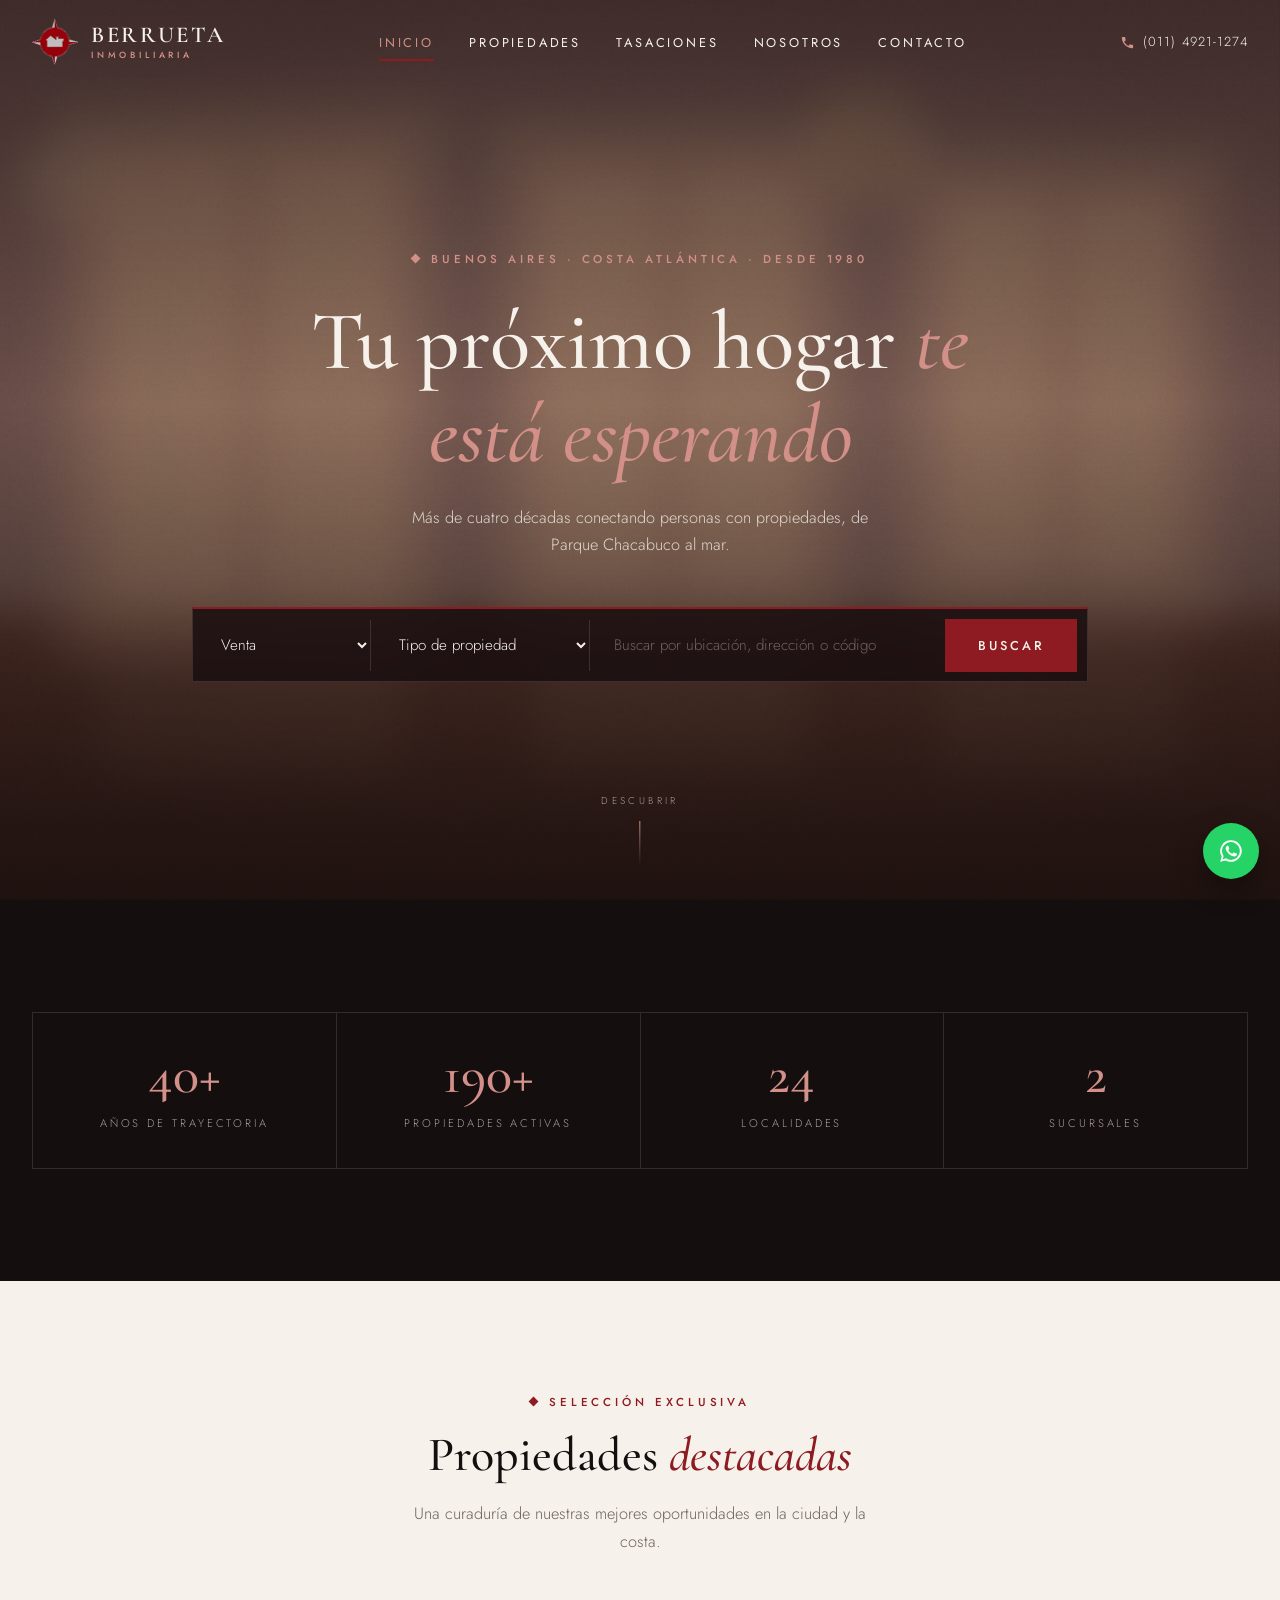
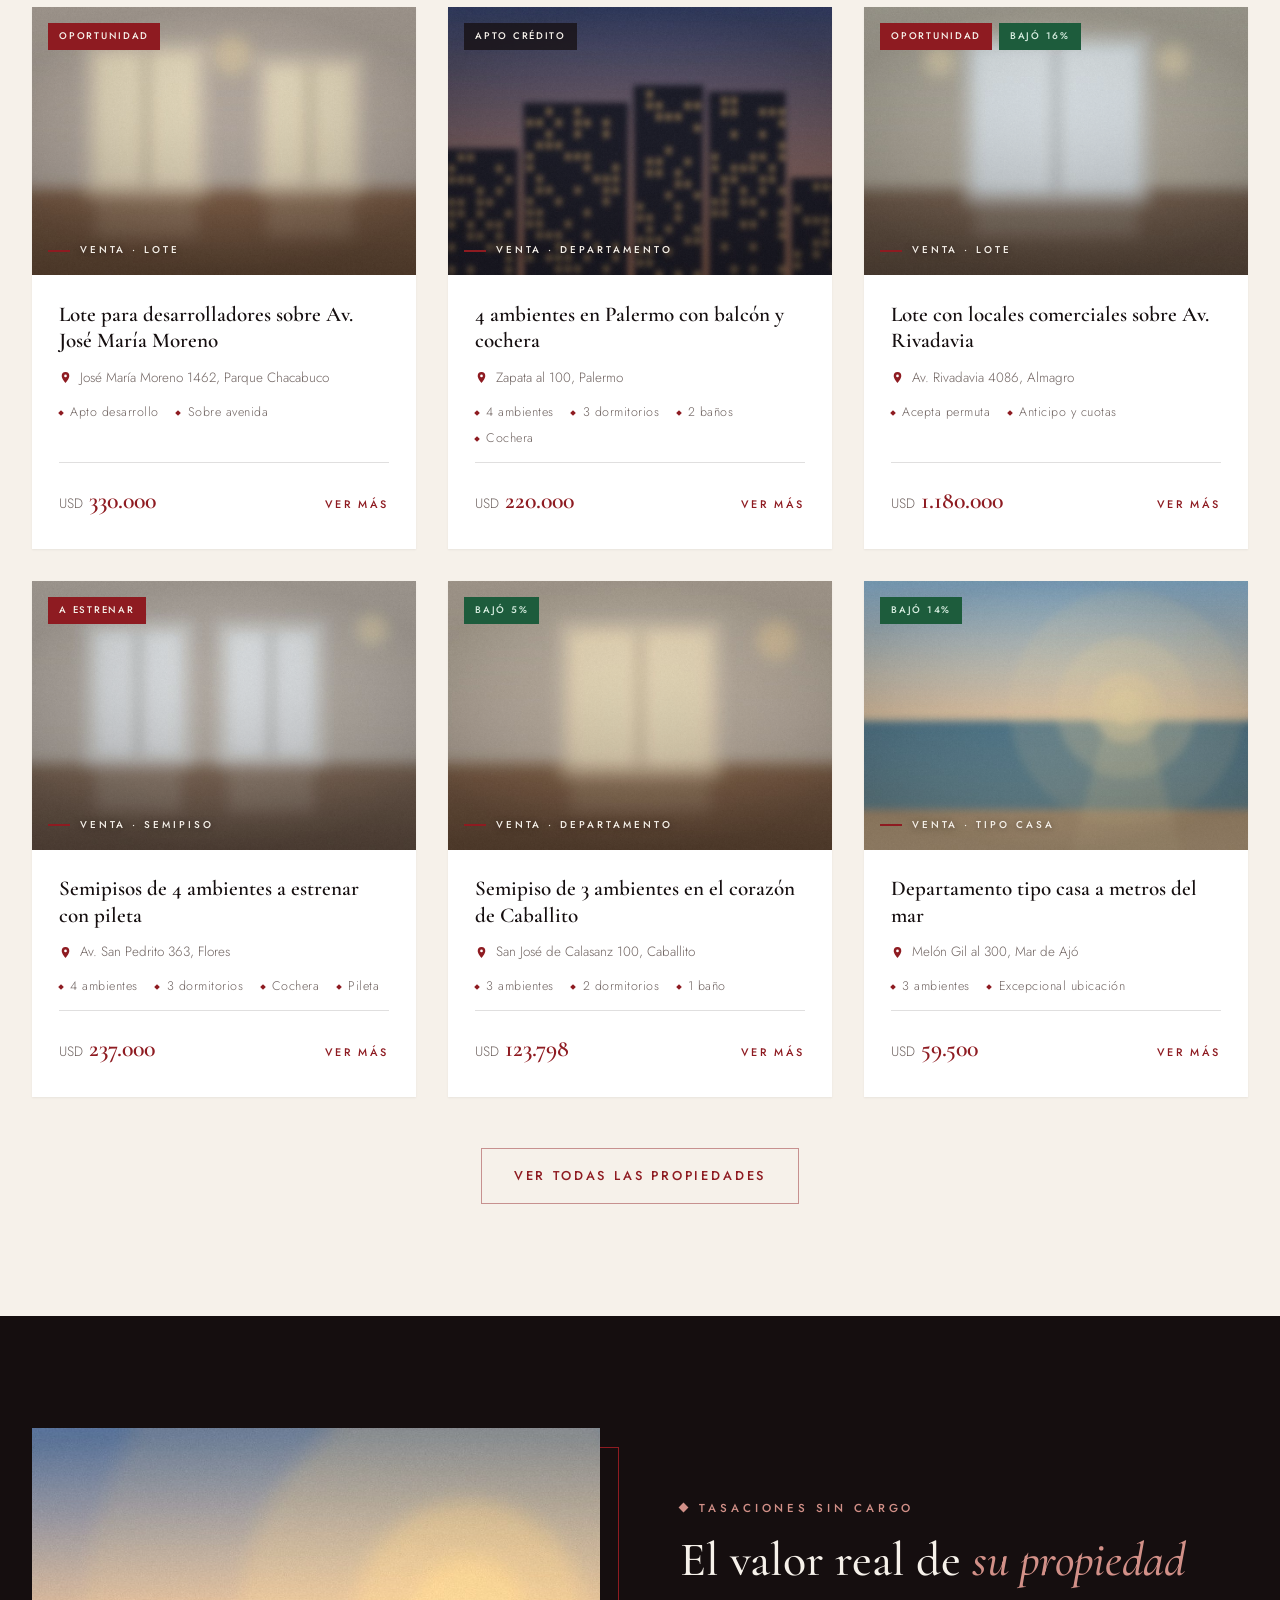
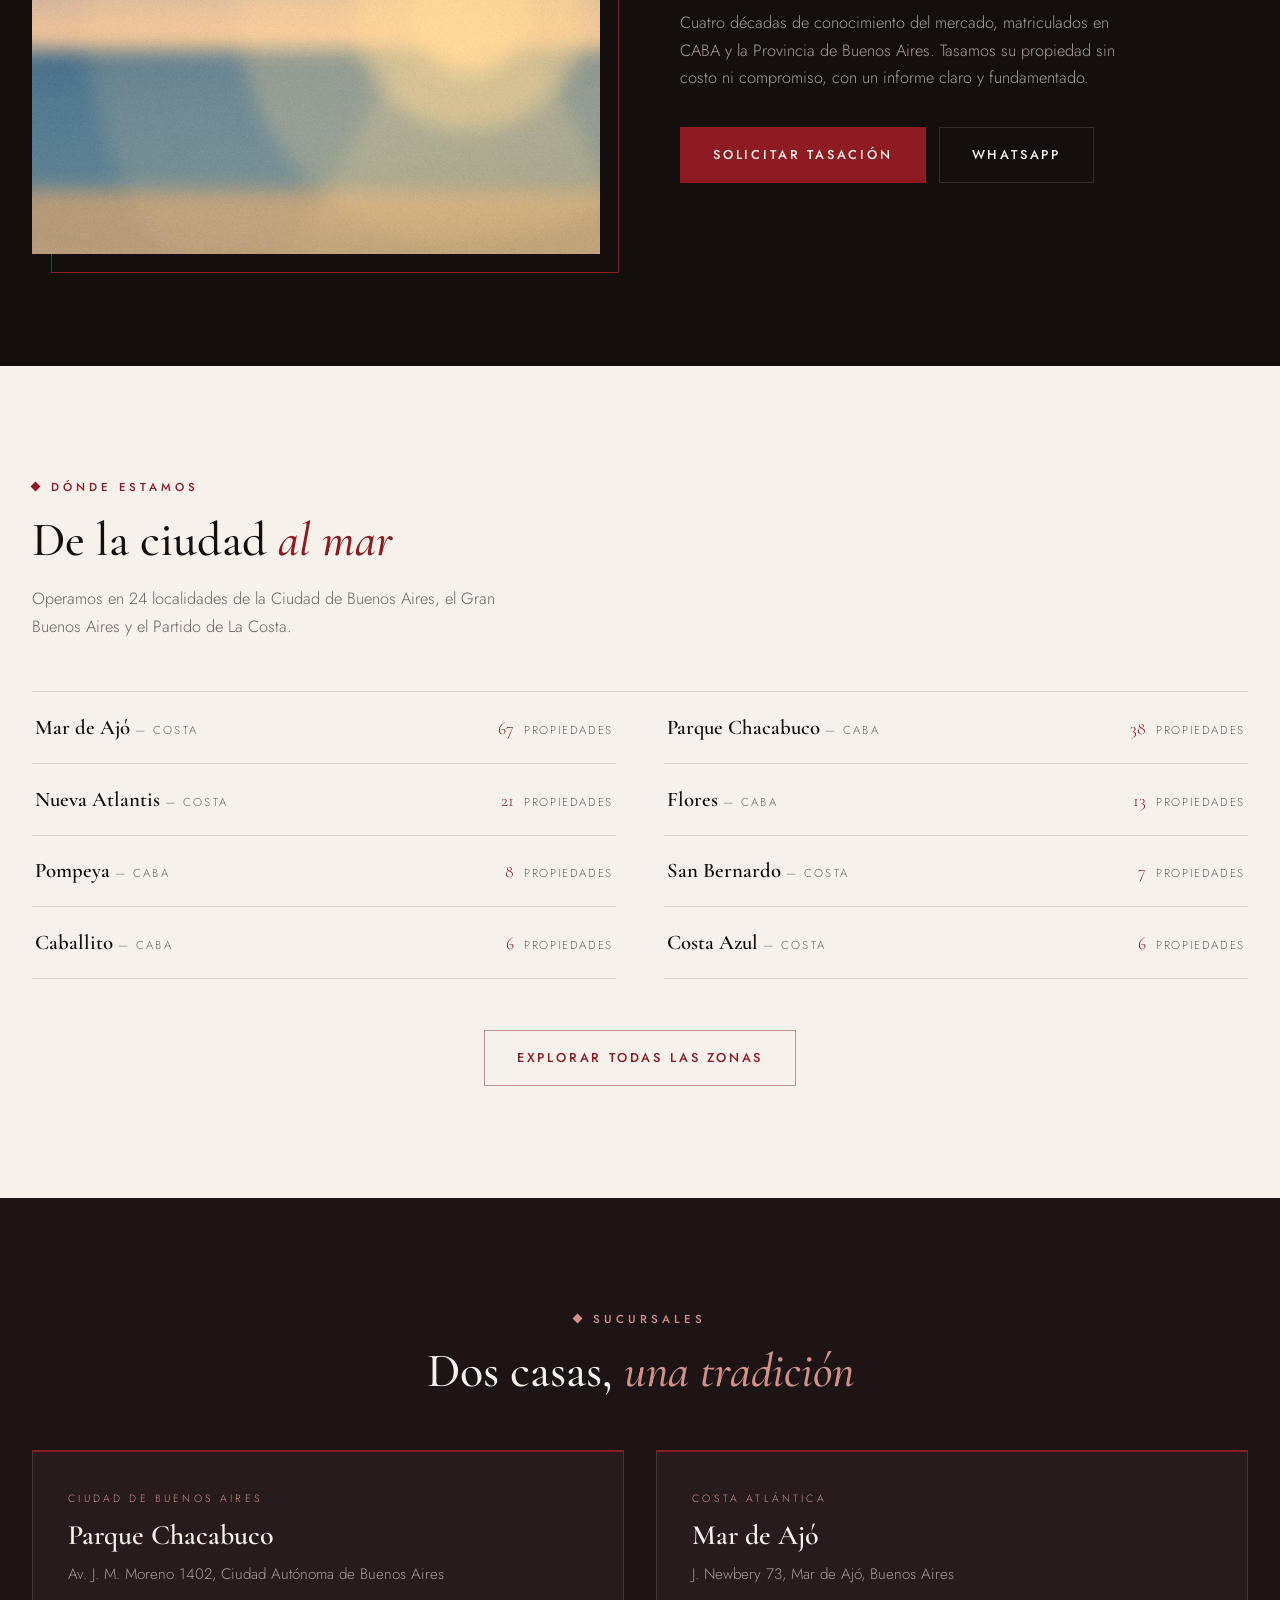
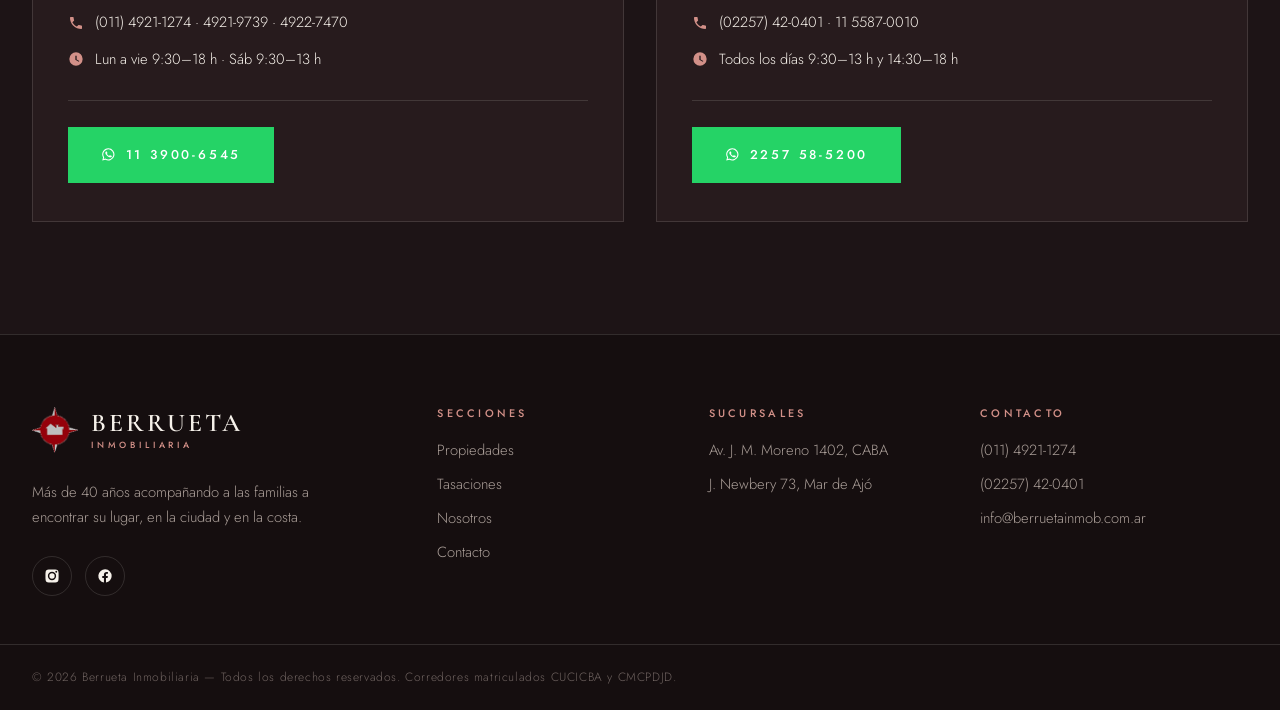
==== commit 023f92d3: "Identidad bordó, fotos luminosas y credenciales con contexto - Paleta basada en el bordó institucion" ====
--- a/index.html
+++ b/index.html
@@ -82,7 +82,7 @@
             <option>Para inversionistas</option>
           </select>
           <input type="search" name="q" placeholder="Buscar por ubicación, dirección o código" aria-label="Búsqueda libre">
-          <button class="button button--gold" type="submit">Buscar</button>
+          <button class="button button--wine" type="submit">Buscar</button>
         </form>
       </div>
       <span class="hero__scroll" aria-hidden="true">Descubrir</span>
@@ -114,7 +114,7 @@
           <article class="card reveal">
             <div class="card__media">
               <img src="assets/img/photos/prop-01.jpg" alt="Lote sobre Av. José María Moreno" loading="lazy" width="900" height="620">
-              <div class="card__badges"><span class="badge badge--gold">Oportunidad</span></div>
+              <div class="card__badges"><span class="badge badge--wine">Oportunidad</span></div>
               <span class="card__operation">Venta · Lote</span>
             </div>
             <div class="card__body">
@@ -154,7 +154,7 @@
           <article class="card reveal">
             <div class="card__media">
               <img src="assets/img/photos/prop-03.jpg" alt="Lote con locales en Av. Rivadavia" loading="lazy" width="900" height="620">
-              <div class="card__badges"><span class="badge badge--gold">Oportunidad</span><span class="badge badge--down">Bajó 16%</span></div>
+              <div class="card__badges"><span class="badge badge--wine">Oportunidad</span><span class="badge badge--down">Bajó 16%</span></div>
               <span class="card__operation">Venta · Lote</span>
             </div>
             <div class="card__body">
@@ -174,7 +174,7 @@
           <article class="card reveal">
             <div class="card__media">
               <img src="assets/img/photos/prop-09.jpg" alt="Semipisos a estrenar en Flores" loading="lazy" width="900" height="620">
-              <div class="card__badges"><span class="badge badge--gold">A estrenar</span></div>
+              <div class="card__badges"><span class="badge badge--wine">A estrenar</span></div>
               <span class="card__operation">Venta · Semipiso</span>
             </div>
             <div class="card__body">
@@ -250,7 +250,7 @@
           <h2 class="section__title" id="tasaciones-titulo">El valor real de <em>su propiedad</em></h2>
           <p class="split__text">Cuatro décadas de conocimiento del mercado, matriculados en CABA y la Provincia de Buenos Aires. Tasamos su propiedad sin costo ni compromiso, con un informe claro y fundamentado.</p>
           <div class="split__actions">
-            <a class="button button--gold" href="tasaciones.html">Solicitar tasación</a>
+            <a class="button button--wine" href="tasaciones.html">Solicitar tasación</a>
             <a class="button button--line" href="https://wa.me/5491139006545?text=Hola%2C%20quiero%20tasar%20mi%20propiedad" target="_blank" rel="noopener">WhatsApp</a>
           </div>
         </div>
@@ -309,7 +309,6 @@
                 <svg viewBox="0 0 24 24" aria-hidden="true"><path d="M12 2a10 10 0 0 0-8.6 15.1L2 22l5-1.3A10 10 0 1 0 12 2zm0 18.2c-1.5 0-3-.4-4.3-1.2l-.3-.2-3 .8.8-2.9-.2-.3A8.2 8.2 0 1 1 12 20.2zm4.5-6.1c-.2-.1-1.5-.7-1.7-.8-.2-.1-.4-.1-.5.1-.2.2-.6.8-.8 1-.1.2-.3.2-.5.1a6.7 6.7 0 0 1-3.3-2.9c-.3-.4 0-.5.1-.7l.4-.5c.1-.2.2-.3.2-.5s0-.4 0-.5c-.1-.1-.5-1.3-.7-1.8-.2-.5-.4-.4-.5-.4h-.5c-.2 0-.5.1-.7.3-.2.3-.9.9-.9 2.2s.9 2.5 1.1 2.7c.1.2 1.8 2.8 4.4 3.9.6.3 1.1.4 1.5.5.6.2 1.2.2 1.6.1.5-.1 1.5-.6 1.7-1.2.2-.6.2-1.1.2-1.2-.1-.1-.2-.2-.4-.3z"/></svg>
                 11 3900-6545
               </a>
-              <img class="branch__badge" src="assets/img/colegio-caba.png" alt="Colegio Único de Corredores Inmobiliarios de CABA" loading="lazy">
             </div>
           </article>
 
@@ -332,7 +331,6 @@
                 <svg viewBox="0 0 24 24" aria-hidden="true"><path d="M12 2a10 10 0 0 0-8.6 15.1L2 22l5-1.3A10 10 0 1 0 12 2zm0 18.2c-1.5 0-3-.4-4.3-1.2l-.3-.2-3 .8.8-2.9-.2-.3A8.2 8.2 0 1 1 12 20.2zm4.5-6.1c-.2-.1-1.5-.7-1.7-.8-.2-.1-.4-.1-.5.1-.2.2-.6.8-.8 1-.1.2-.3.2-.5.1a6.7 6.7 0 0 1-3.3-2.9c-.3-.4 0-.5.1-.7l.4-.5c.1-.2.2-.3.2-.5s0-.4 0-.5c-.1-.1-.5-1.3-.7-1.8-.2-.5-.4-.4-.5-.4h-.5c-.2 0-.5.1-.7.3-.2.3-.9.9-.9 2.2s.9 2.5 1.1 2.7c.1.2 1.8 2.8 4.4 3.9.6.3 1.1.4 1.5.5.6.2 1.2.2 1.6.1.5-.1 1.5-.6 1.7-1.2.2-.6.2-1.1.2-1.2-.1-.1-.2-.2-.4-.3z"/></svg>
                 2257 58-5200
               </a>
-              <img class="branch__badge" src="assets/img/colegio-dolores.png" alt="Colegio de Martilleros y Corredores Públicos Departamento Judicial Dolores" loading="lazy">
             </div>
           </article>
         </div>
--- a/css/styles.css
+++ b/css/styles.css
@@ -1,23 +1,26 @@
 /* ==========================================================================
-   Berrueta Inmobiliaria — sistema de diseño premium
-   Estética editorial oscura: serif de display, dorado sobrio, mucho aire.
-   Mobile-first.
+   Berrueta Inmobiliaria — sistema de diseño
+   Identidad de marca: bordó institucional sobre neutros cálidos.
+   Estética editorial con serif de display. Mobile-first.
    ========================================================================== */
 
 :root {
-  /* Paleta */
-  --night: #0f0f13;
-  --charcoal: #16161b;
-  --graphite: #1e1e24;
-  --ivory: #f5f1e8;
-  --sand: #e8e1d1;
-  --stone: #a9a294;
-  --mist: #6f6a60;
-  --gold: #c3a35c;
-  --gold-deep: #a9883f;
-  --line-dark: rgba(255, 255, 255, .12);
-  --line-light: rgba(15, 15, 19, .12);
-  --brand-red: #8e1b21;
+  /* Marca — el bordó del logo es el eje de la identidad */
+  --wine: #8e1b21;
+  --wine-deep: #6e1418;
+  --wine-dark: #4a0f13;
+  --rose: #d29088;        /* acento legible sobre fondos oscuros */
+  --wine-tint: #f6ebe9;   /* lavado bordó para fondos claros */
+
+  /* Neutros cálidos */
+  --night: #150e0f;       /* casi negro, teñido de vino */
+  --charcoal: #1d1416;
+  --graphite: #271b1d;
+  --ivory: #f6f1ea;
+  --stone: #a99d97;
+  --mist: #6f6360;
+  --line-dark: rgba(246, 241, 234, .13);
+  --line-light: rgba(21, 14, 15, .13);
   --whatsapp: #25d366;
 
   /* Tipografía */
@@ -50,13 +53,13 @@
 ul { margin: 0; padding: 0; list-style: none; }
 a { color: inherit; text-decoration: none; }
 address { font-style: normal; }
-::selection { background: var(--gold); color: var(--night); }
+::selection { background: var(--wine); color: var(--ivory); }
 
 .container { width: min(100% - 3rem, 76rem); margin-inline: auto; }
 
 .skip-link {
   position: absolute; left: -999px; top: 0; z-index: 200;
-  background: var(--gold); color: var(--night);
+  background: var(--wine); color: var(--ivory);
   padding: .6rem 1.2rem; font-weight: 500;
 }
 .skip-link:focus { left: 0; }
@@ -67,10 +70,19 @@
   font-weight: 500;
   letter-spacing: .34em;
   text-transform: uppercase;
-  color: var(--gold);
-}
-
-.display { font-family: var(--font-display); }
+  color: var(--rose);
+}
+/* Diamante de la rosa de los vientos del logo */
+.eyebrow::before {
+  content: "";
+  display: inline-block;
+  width: 7px; height: 7px;
+  background: currentColor;
+  transform: rotate(45deg);
+  margin-right: .75rem;
+  vertical-align: 1px;
+}
+.section--ivory .eyebrow { color: var(--wine); }
 
 /* Revelado al scroll */
 .reveal { opacity: 0; transform: translateY(26px); transition: opacity .9s var(--ease), transform .9s var(--ease); }
@@ -95,14 +107,14 @@
 }
 .button svg { width: 1.15em; height: 1.15em; fill: currentColor; flex: none; }
 
-.button--gold { background: var(--gold); color: var(--night); }
-.button--gold:hover { background: var(--ivory); }
+.button--wine { background: var(--wine); color: var(--ivory); }
+.button--wine:hover { background: var(--wine-deep); }
 
 .button--line { border-color: var(--line-dark); color: var(--ivory); background: transparent; }
-.button--line:hover { border-color: var(--gold); color: var(--gold); }
-
-.button--line-dark { border-color: var(--line-light); color: var(--night); background: transparent; }
-.button--line-dark:hover { border-color: var(--night); background: var(--night); color: var(--ivory); }
+.button--line:hover { border-color: var(--rose); color: var(--rose); }
+
+.button--line-dark { border-color: rgba(142, 27, 33, .45); color: var(--wine); background: transparent; }
+.button--line-dark:hover { border-color: var(--wine); background: var(--wine); color: var(--ivory); }
 
 .button--whatsapp { background: var(--whatsapp); color: #fff; }
 .button--whatsapp:hover { background: #1eb955; }
@@ -117,7 +129,7 @@
 }
 .header.is-solid,
 .header--solid {
-  background: rgba(15, 15, 19, .88);
+  background: rgba(21, 14, 15, .9);
   backdrop-filter: blur(14px);
   border-bottom-color: var(--line-dark);
 }
@@ -147,7 +159,7 @@
   font-weight: 500;
   letter-spacing: .43em;
   text-transform: uppercase;
-  color: var(--gold);
+  color: var(--rose);
   margin-top: .3rem;
 }
 
@@ -160,8 +172,8 @@
   color: var(--ivory);
   transition: color .3s;
 }
-.header__phone svg { width: 15px; height: 15px; fill: var(--gold); }
-.header__phone:hover { color: var(--gold); }
+.header__phone svg { width: 15px; height: 15px; fill: var(--rose); }
+.header__phone:hover { color: var(--rose); }
 
 /* Botón hamburguesa */
 .header__toggle {
@@ -194,7 +206,7 @@
   flex-direction: column;
   justify-content: center;
   padding: 6rem 2rem 3rem;
-  background: rgba(15, 15, 19, .97);
+  background: rgba(21, 14, 15, .97);
   backdrop-filter: blur(8px);
   opacity: 0;
   visibility: hidden;
@@ -209,10 +221,9 @@
   font-weight: 500;
   color: var(--ivory);
   padding: .35rem 0;
-  border-bottom: 1px solid transparent;
   transition: color .3s, padding-left .3s;
 }
-.nav__link:hover, .nav__link[aria-current="page"] { color: var(--gold); padding-left: .6rem; }
+.nav__link:hover, .nav__link[aria-current="page"] { color: var(--rose); padding-left: .6rem; }
 
 .nav__meta {
   margin-top: 2.5rem;
@@ -221,7 +232,7 @@
   font-size: .85rem;
   color: var(--stone);
 }
-.nav__meta a:hover { color: var(--gold); }
+.nav__meta a:hover { color: var(--rose); }
 
 /* ===== Hero (home) ===== */
 .hero {
@@ -244,11 +255,12 @@
 }
 @keyframes hero-drift { to { transform: scale(1); } }
 
+/* Velo bordó: la marca tiñe la escena */
 .hero::after {
   content: "";
   position: absolute; inset: 0; z-index: -1;
   background:
-    linear-gradient(180deg, rgba(15,15,19,.55) 0%, rgba(15,15,19,.25) 40%, rgba(15,15,19,.78) 100%);
+    linear-gradient(180deg, rgba(31, 12, 14, .72) 0%, rgba(52, 17, 20, .55) 45%, rgba(21, 10, 11, .85) 100%);
 }
 
 .hero__inner { text-align: center; padding: 7rem 0 5rem; }
@@ -262,14 +274,14 @@
   max-width: 18ch;
   margin-inline: auto;
 }
-.hero__title em { font-style: italic; color: var(--gold); }
+.hero__title em { font-style: italic; color: var(--rose); }
 
 .hero__subtitle {
   margin: 1.4rem auto 0;
   max-width: 52ch;
   font-size: 1.02rem;
   font-weight: 300;
-  color: rgba(245, 241, 232, .78);
+  color: rgba(246, 241, 234, .82);
 }
 
 .hero__scroll {
@@ -288,16 +300,17 @@
 .hero__scroll::after {
   content: "";
   width: 1px; height: 44px;
-  background: linear-gradient(var(--gold), transparent);
+  background: linear-gradient(var(--rose), transparent);
 }
 
 /* Buscador barra */
 .search {
   margin: 3rem auto 0;
   max-width: 56rem;
-  background: rgba(22, 22, 27, .82);
+  background: rgba(26, 15, 16, .86);
   backdrop-filter: blur(14px);
   border: 1px solid var(--line-dark);
+  border-top: 2px solid var(--wine);
   padding: .6rem;
   display: grid;
   gap: .6rem;
@@ -317,7 +330,7 @@
   width: 100%;
   transition: border-color .3s;
 }
-.search select:focus, .search input:focus { outline: none; border-bottom-color: var(--gold); }
+.search select:focus, .search input:focus { outline: none; border-bottom-color: var(--rose); }
 .search select option { background: var(--charcoal); color: var(--ivory); }
 .search input::placeholder { color: var(--mist); }
 
@@ -325,7 +338,7 @@
 
 /* ===== Secciones ===== */
 .section { padding: 5.5rem 0; }
-.section--ivory { background: var(--ivory); color: #35322b; }
+.section--ivory { background: var(--ivory); color: #40372f; }
 .section--ivory h2, .section--ivory h3 { color: var(--night); }
 .section--charcoal { background: var(--charcoal); }
 
@@ -336,7 +349,8 @@
   font-weight: 500;
   margin-top: 1rem;
 }
-.section__title em { font-style: italic; color: var(--gold); }
+.section__title em { font-style: italic; color: var(--rose); }
+.section--ivory .section__title em { color: var(--wine); }
 .section__lead { margin-top: 1.1rem; color: var(--stone); max-width: 52ch; }
 .section--ivory .section__lead { color: var(--mist); }
 .section__head--center .section__lead { margin-inline: auto; }
@@ -359,7 +373,7 @@
   font-family: var(--font-display);
   font-size: clamp(2.4rem, 5vw, 3.4rem);
   font-weight: 500;
-  color: var(--gold);
+  color: var(--rose);
   line-height: 1;
 }
 .stats__label {
@@ -377,11 +391,11 @@
   display: flex;
   flex-direction: column;
   background: #fff;
-  color: #3a362e;
-  box-shadow: 0 1px 2px rgba(15,15,19,.06);
+  color: #443b33;
+  box-shadow: 0 1px 2px rgba(21, 14, 15, .06);
   transition: box-shadow .4s var(--ease), transform .4s var(--ease);
 }
-.card:hover { transform: translateY(-6px); box-shadow: 0 24px 48px rgba(15, 15, 19, .18); }
+.card:hover { transform: translateY(-6px); box-shadow: 0 24px 48px rgba(74, 15, 19, .18); }
 
 .card__media {
   position: relative;
@@ -398,7 +412,7 @@
 .card__media::after {
   content: "";
   position: absolute; inset: 0;
-  background: linear-gradient(180deg, rgba(15,15,19,.1), rgba(15,15,19,.32));
+  background: linear-gradient(180deg, rgba(21, 14, 15, .04), rgba(21, 14, 15, .3));
 }
 
 .card__badges {
@@ -415,11 +429,11 @@
   letter-spacing: .18em;
   text-transform: uppercase;
   padding: .35rem .7rem;
-  background: rgba(15, 15, 19, .72);
+  background: rgba(21, 14, 15, .74);
   color: var(--ivory);
   backdrop-filter: blur(4px);
 }
-.badge--gold { background: var(--gold); color: var(--night); }
+.badge--wine { background: var(--wine); color: var(--ivory); }
 .badge--down { background: #1d5c3c; color: #d9efe2; }
 
 .card__operation {
@@ -431,12 +445,13 @@
   letter-spacing: .3em;
   text-transform: uppercase;
   color: var(--ivory);
+  text-shadow: 0 1px 6px rgba(21, 14, 15, .5);
 }
 .card__operation::before {
   content: "";
   display: inline-block;
-  width: 22px; height: 1px;
-  background: var(--gold);
+  width: 22px; height: 2px;
+  background: var(--wine);
   vertical-align: middle;
   margin-right: .6rem;
 }
@@ -451,13 +466,13 @@
   color: var(--night);
 }
 .card__title a { transition: color .3s; }
-.card__title a:hover { color: var(--gold-deep); }
+.card__title a:hover { color: var(--wine); }
 
 .card__location {
   display: flex; align-items: center; gap: .5rem;
   font-size: .84rem; color: var(--mist);
 }
-.card__location svg { width: 13px; height: 13px; fill: var(--gold-deep); flex: none; }
+.card__location svg { width: 13px; height: 13px; fill: var(--wine); flex: none; }
 
 .card__features {
   display: flex; flex-wrap: wrap;
@@ -467,7 +482,7 @@
   color: var(--mist);
 }
 .card__features li { display: flex; align-items: center; gap: .45rem; }
-.card__features li::before { content: ""; width: 4px; height: 4px; background: var(--gold); transform: rotate(45deg); }
+.card__features li::before { content: ""; width: 4px; height: 4px; background: var(--wine); transform: rotate(45deg); }
 
 .card__footer {
   margin-top: auto;
@@ -479,13 +494,13 @@
   font-family: var(--font-display);
   font-size: 1.5rem;
   font-weight: 600;
-  color: var(--night);
+  color: var(--wine);
 }
 .card__price span { font-size: .85rem; color: var(--mist); font-family: var(--font-ui); font-weight: 300; }
 .card__cta {
   font-size: .68rem; font-weight: 500;
   letter-spacing: .24em; text-transform: uppercase;
-  color: var(--gold-deep);
+  color: var(--wine);
 }
 .card:hover .card__cta { color: var(--night); }
 
@@ -509,8 +524,8 @@
   cursor: pointer;
   transition: all .3s;
 }
-.filters__chip:hover { border-color: var(--night); color: var(--night); }
-.filters__chip.is-active { background: var(--night); border-color: var(--night); color: var(--ivory); }
+.filters__chip:hover { border-color: var(--wine); color: var(--wine); }
+.filters__chip.is-active { background: var(--wine); border-color: var(--wine); color: var(--ivory); }
 
 /* ===== Localidades ===== */
 .places { display: grid; gap: 0; border-top: 1px solid var(--line-light); }
@@ -520,13 +535,13 @@
   border-bottom: 1px solid var(--line-light);
   transition: padding-left .3s var(--ease), background-color .3s;
 }
-.places__item:hover { padding-left: .9rem; background: rgba(195, 163, 92, .07); }
+.places__item:hover { padding-left: .9rem; background: var(--wine-tint); }
 .places__name { font-family: var(--font-display); font-size: 1.3rem; font-weight: 600; color: var(--night); }
 .places__zone { font-size: .72rem; letter-spacing: .2em; text-transform: uppercase; color: var(--mist); }
-.places__count { font-family: var(--font-display); font-size: 1.1rem; color: var(--gold-deep); white-space: nowrap; }
+.places__count { font-family: var(--font-display); font-size: 1.1rem; color: var(--wine); white-space: nowrap; }
 .places__count span { font-size: .72rem; font-family: var(--font-ui); letter-spacing: .14em; text-transform: uppercase; color: var(--mist); margin-left: .4rem; }
 
-/* ===== Split editorial (tasaciones teaser / nosotros) ===== */
+/* ===== Split editorial ===== */
 .split { display: grid; gap: 3rem; align-items: center; }
 .split__media { position: relative; }
 .split__media img { width: 100%; height: 100%; object-fit: cover; aspect-ratio: 4/3; }
@@ -534,7 +549,7 @@
   content: "";
   position: absolute;
   inset: 1.2rem -1.2rem -1.2rem 1.2rem;
-  border: 1px solid var(--gold);
+  border: 1px solid var(--wine);
   z-index: -1;
 }
 .split__body .section__title { margin-top: 1rem; }
@@ -542,14 +557,31 @@
 .section--ivory .split__text { color: var(--mist); }
 .split__actions { margin-top: 2.2rem; display: flex; flex-wrap: wrap; gap: .8rem; }
 
+/* ===== Credenciales (matrículas en Nosotros) ===== */
+.credentials {
+  display: grid;
+  gap: 1.5rem;
+  border: 1px solid var(--line-dark);
+  padding: 2rem;
+}
+.credentials__item { display: flex; align-items: center; gap: 1.4rem; }
+.credentials__item img { height: 74px; width: auto; flex: none; }
+.credentials__label {
+  font-size: .66rem;
+  letter-spacing: .24em;
+  text-transform: uppercase;
+  color: var(--rose);
+}
+.credentials__name { margin-top: .3rem; font-size: .92rem; color: var(--ivory); line-height: 1.45; }
+
 /* ===== Proceso (tasaciones) ===== */
-.steps { display: grid; gap: 2.5rem; counter-reset: paso; }
-.steps__item { position: relative; padding-top: 1.2rem; border-top: 1px solid var(--line-light); }
+.steps { display: grid; gap: 2.5rem; }
+.steps__item { position: relative; padding-top: 1.2rem; border-top: 2px solid var(--wine); }
 .steps__num {
   font-family: var(--font-display);
   font-size: 3rem;
   font-weight: 500;
-  color: var(--gold);
+  color: var(--wine);
   line-height: 1;
 }
 .steps__title { font-size: 1.35rem; margin-top: .8rem; }
@@ -559,11 +591,13 @@
 .branches { display: grid; gap: 2rem; }
 .branch {
   border: 1px solid var(--line-dark);
+  border-top: 2px solid var(--wine);
   padding: 2.4rem 2.2rem;
   background: var(--graphite);
 }
-.section--ivory .branch { border-color: var(--line-light); background: #fff; }
-.branch__zone { font-size: .66rem; letter-spacing: .3em; text-transform: uppercase; color: var(--gold); }
+.section--ivory .branch { border-color: var(--line-light); border-top-color: var(--wine); background: #fff; }
+.branch__zone { font-size: .66rem; letter-spacing: .3em; text-transform: uppercase; color: var(--rose); }
+.section--ivory .branch__zone { color: var(--wine); }
 .branch__name { font-size: 1.75rem; margin-top: .7rem; }
 .section--ivory .branch__name { color: var(--night); }
 .branch__address { margin-top: .7rem; color: var(--stone); font-size: .95rem; }
@@ -571,17 +605,17 @@
 
 .branch__list { margin-top: 1.4rem; display: grid; gap: .7rem; }
 .branch__list li { display: flex; align-items: flex-start; gap: .7rem; font-size: .92rem; }
-.branch__list svg { width: 16px; height: 16px; fill: var(--gold); flex: none; margin-top: .3rem; }
-.branch__list a:hover { color: var(--gold-deep); text-decoration: underline; text-underline-offset: 3px; }
+.branch__list svg { width: 16px; height: 16px; fill: var(--rose); flex: none; margin-top: .3rem; }
+.section--ivory .branch__list svg { fill: var(--wine); }
+.branch__list a:hover { color: var(--wine); text-decoration: underline; text-underline-offset: 3px; }
 
 .branch__actions {
   margin-top: 1.8rem;
   padding-top: 1.6rem;
   border-top: 1px solid var(--line-dark);
-  display: flex; align-items: center; justify-content: space-between; gap: 1rem; flex-wrap: wrap;
+  display: flex; align-items: center; gap: 1rem; flex-wrap: wrap;
 }
 .section--ivory .branch__actions { border-top-color: var(--line-light); }
-.branch__badge { height: 52px; width: auto; opacity: .9; }
 
 /* ===== Página interna: portada compacta ===== */
 .page-hero {
@@ -594,7 +628,7 @@
 .page-hero::after {
   content: "";
   position: absolute; inset: 0; z-index: -1;
-  background: linear-gradient(180deg, rgba(15,15,19,.72), rgba(15,15,19,.88));
+  background: linear-gradient(180deg, rgba(31, 12, 14, .82), rgba(21, 10, 11, .9));
 }
 .page-hero__title { font-size: clamp(2.4rem, 6vw, 4rem); font-weight: 500; margin-top: 1.1rem; }
 .page-hero__lead { margin-top: 1.2rem; max-width: 54ch; color: var(--stone); }
@@ -614,12 +648,12 @@
   color: var(--night);
   background: transparent;
   border: 0;
-  border-bottom: 1px solid rgba(15,15,19,.25);
+  border-bottom: 1px solid rgba(21, 14, 15, .25);
   padding: .6rem .1rem;
   transition: border-color .3s;
   resize: vertical;
 }
-.form input:focus, .form select:focus, .form textarea:focus { outline: none; border-bottom-color: var(--gold-deep); }
+.form input:focus, .form select:focus, .form textarea:focus { outline: none; border-bottom-color: var(--wine); }
 
 /* ===== CTA banda final ===== */
 .cta-band {
@@ -630,8 +664,9 @@
   text-align: center;
 }
 .cta-band__bg { position: absolute; inset: 0; z-index: -2; width: 100%; height: 100%; object-fit: cover; }
-.cta-band::after { content: ""; position: absolute; inset: 0; z-index: -1; background: rgba(15,15,19,.82); }
+.cta-band::after { content: ""; position: absolute; inset: 0; z-index: -1; background: rgba(38, 13, 15, .87); }
 .cta-band__title { font-size: clamp(2rem, 5vw, 3.1rem); font-weight: 500; max-width: 24ch; margin: 1rem auto 0; }
+.cta-band__title em { font-style: italic; color: var(--rose); }
 .cta-band__actions { margin-top: 2.4rem; display: flex; flex-wrap: wrap; justify-content: center; gap: .9rem; }
 
 /* ===== Footer ===== */
@@ -645,7 +680,7 @@
   font-family: var(--font-ui);
   font-size: .68rem; font-weight: 500;
   letter-spacing: .3em; text-transform: uppercase;
-  color: var(--gold);
+  color: var(--rose);
   margin-bottom: 1.2rem;
 }
 .footer__col ul { display: grid; gap: .55rem; }
@@ -659,7 +694,7 @@
   border-radius: 50%;
   transition: border-color .3s, background-color .3s;
 }
-.footer__social a:hover { border-color: var(--gold); background: rgba(195,163,92,.1); }
+.footer__social a:hover { border-color: var(--wine); background: rgba(142, 27, 33, .18); }
 .footer__social svg { width: 16px; height: 16px; fill: var(--ivory); }
 
 .footer__legal {
@@ -686,7 +721,8 @@
 .whatsapp-float svg { width: 26px; height: 26px; fill: #fff; }
 
 /* ===== Accesibilidad ===== */
-:focus-visible { outline: 2px solid var(--gold); outline-offset: 3px; }
+:focus-visible { outline: 2px solid var(--rose); outline-offset: 3px; }
+.section--ivory :focus-visible { outline-color: var(--wine); }
 
 @media (prefers-reduced-motion: reduce) {
   html { scroll-behavior: auto; }
@@ -708,6 +744,7 @@
   .branches { grid-template-columns: repeat(2, 1fr); }
   .places { grid-template-columns: repeat(2, 1fr); column-gap: 3rem; }
   .form__row { display: grid; grid-template-columns: 1fr 1fr; gap: 1.4rem; }
+  .credentials__item { gap: 1.8rem; }
 }
 
 @media (min-width: 980px) {
@@ -740,15 +777,15 @@
     content: "";
     position: absolute;
     left: 0; bottom: -2px;
-    width: 100%; height: 1px;
-    background: var(--gold);
+    width: 100%; height: 2px;
+    background: var(--wine);
     transform: scaleX(0);
     transform-origin: left;
     transition: transform .35s var(--ease);
   }
-  .nav__link:hover { color: var(--gold); padding-left: 0; }
+  .nav__link:hover { color: var(--rose); padding-left: 0; }
   .nav__link:hover::after, .nav__link[aria-current="page"]::after { transform: scaleX(1); }
-  .nav__link[aria-current="page"] { color: var(--gold); padding-left: 0; }
+  .nav__link[aria-current="page"] { color: var(--rose); padding-left: 0; }
   .nav__meta { display: none; }
 
   .search {
@@ -761,7 +798,6 @@
   .search input[type="search"] { border-right: 0; }
 
   .cards { grid-template-columns: repeat(3, 1fr); }
-  .cards--wide { grid-template-columns: repeat(3, 1fr); }
 
   .split { grid-template-columns: 1fr 1fr; gap: 5rem; }
   .split--reverse .split__media { order: 2; }
